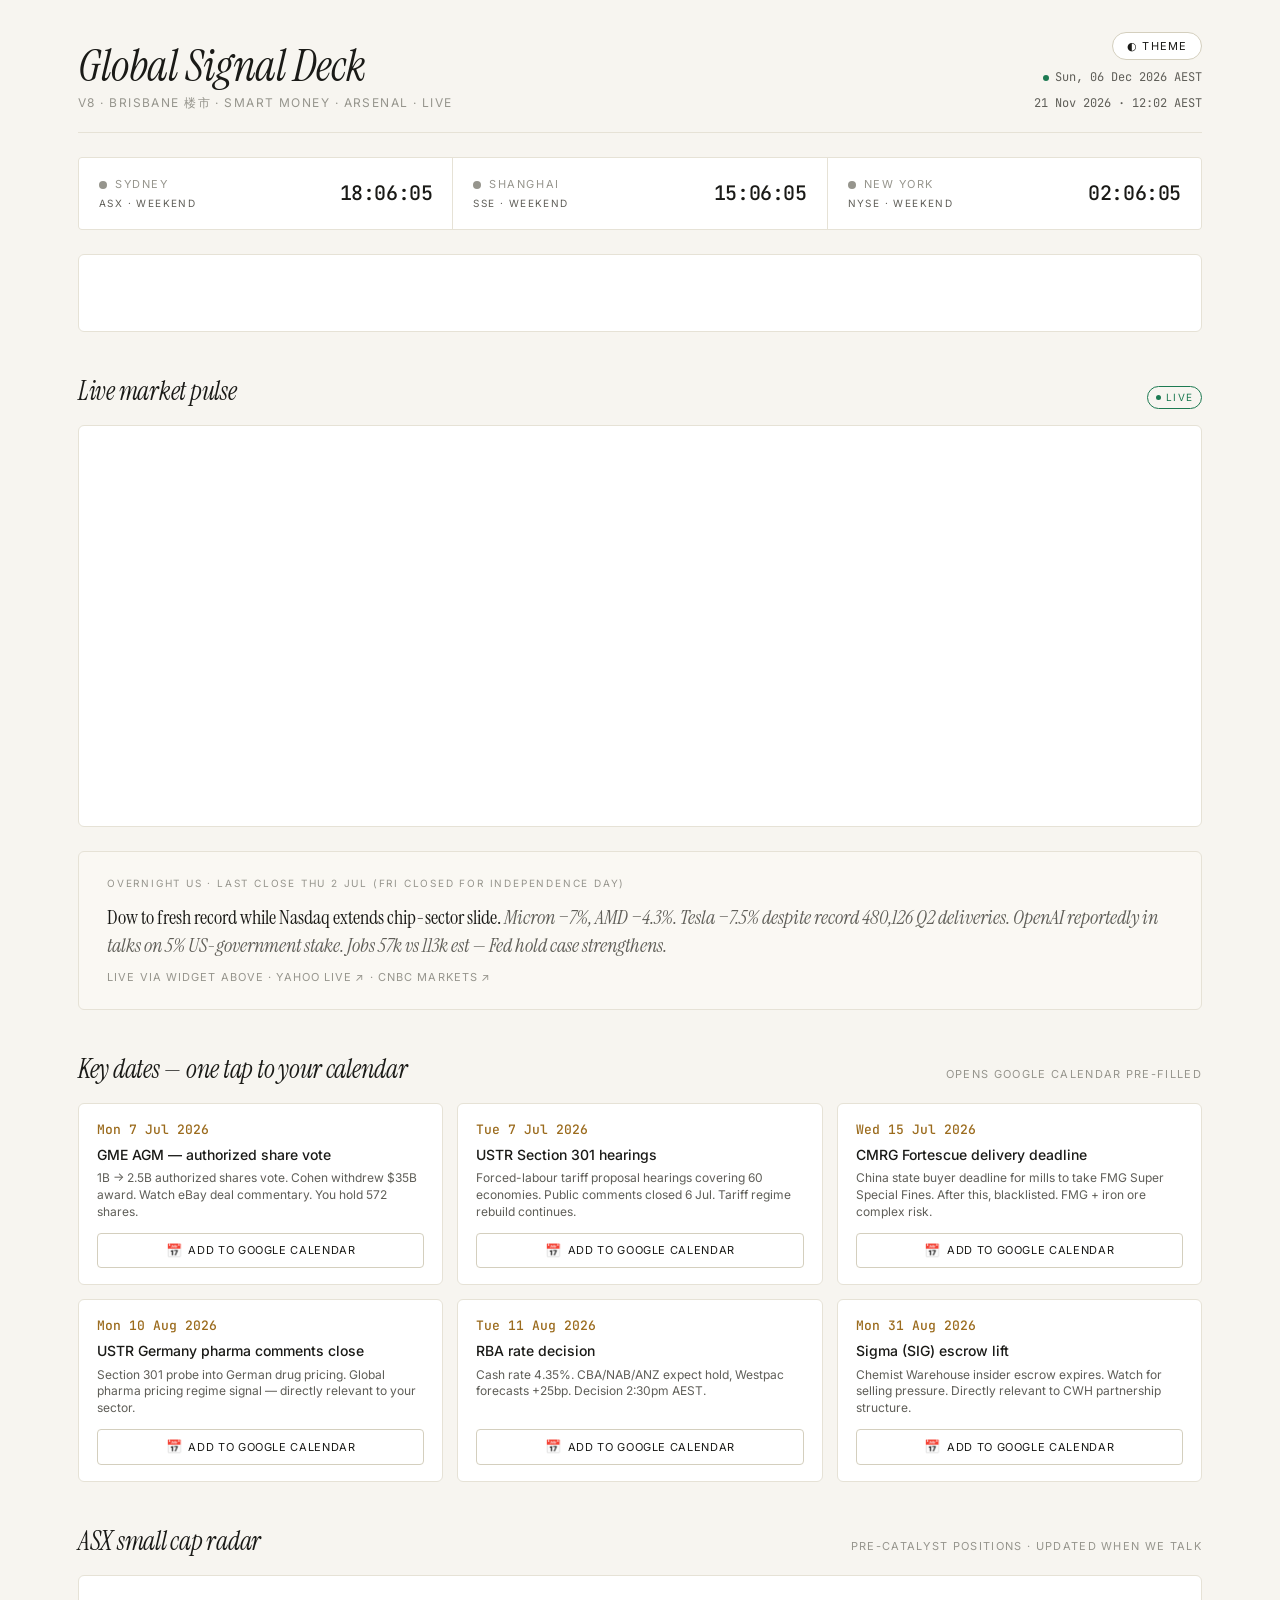
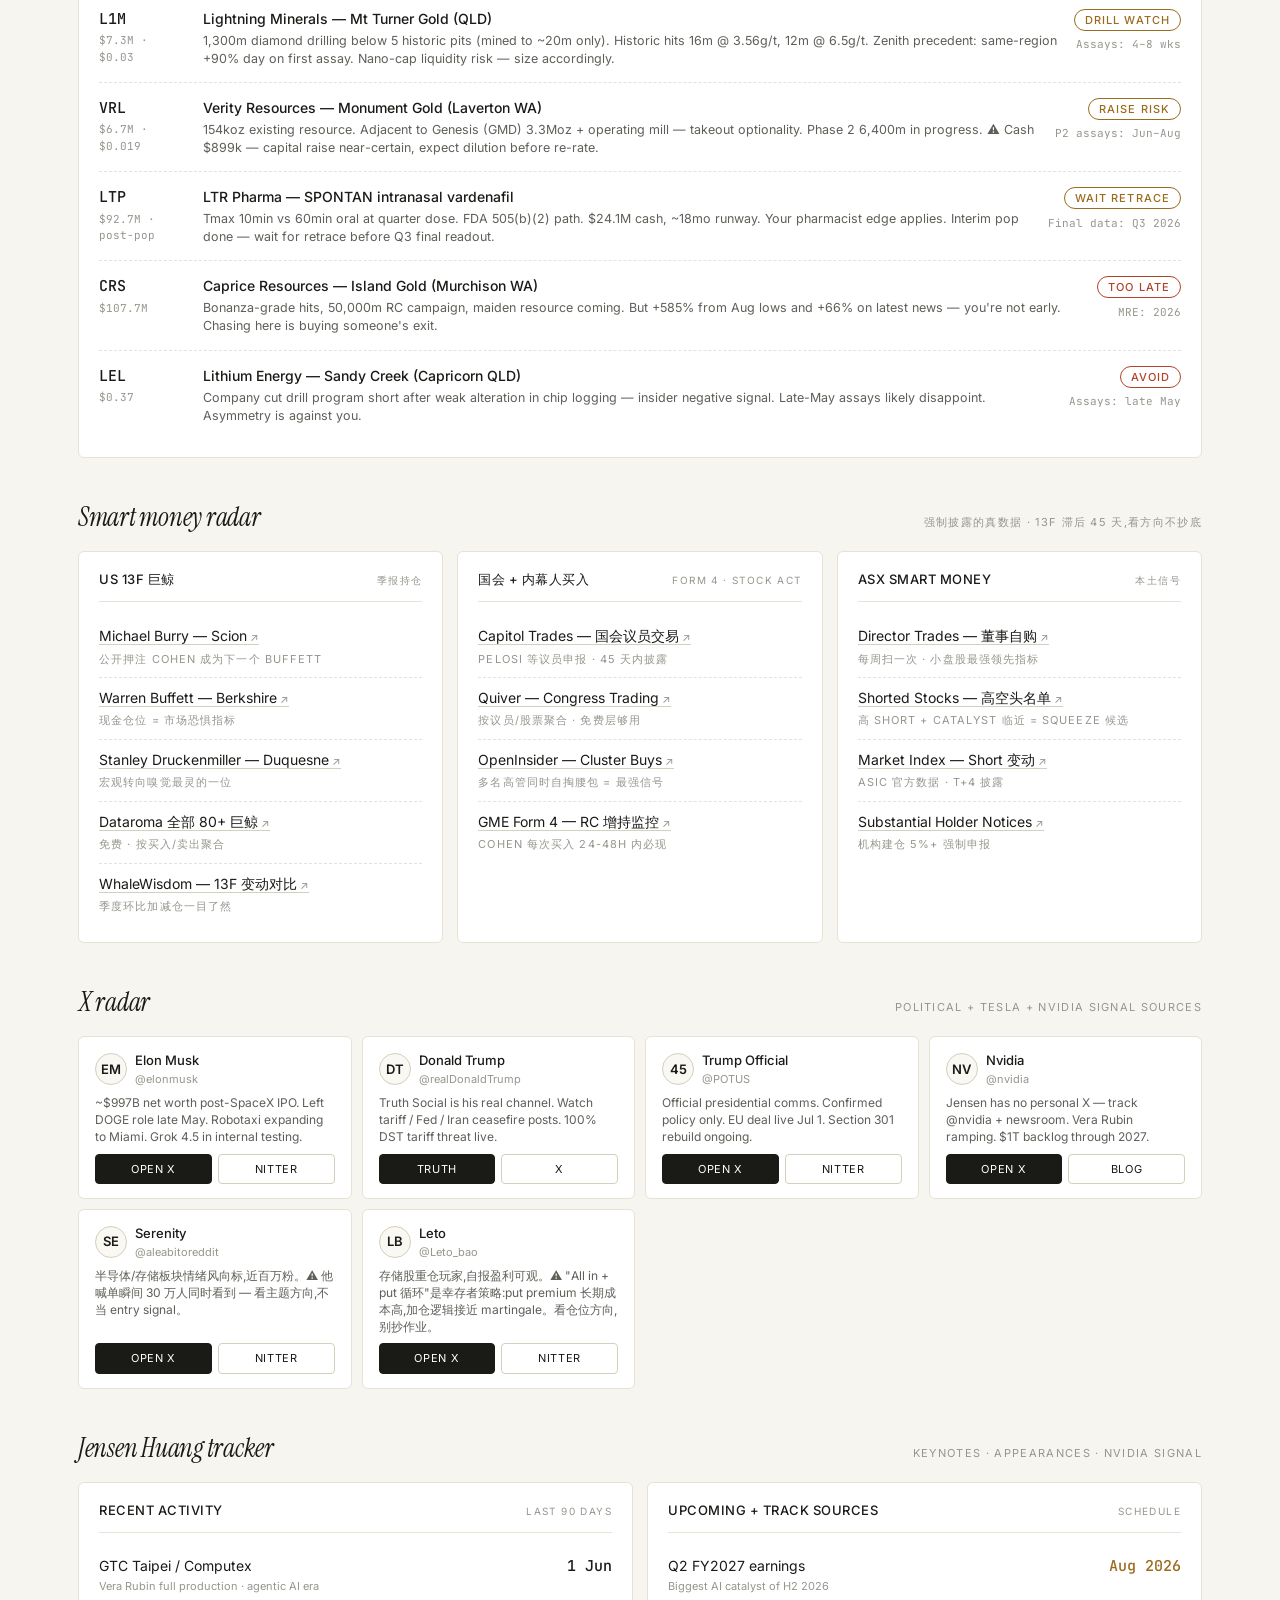
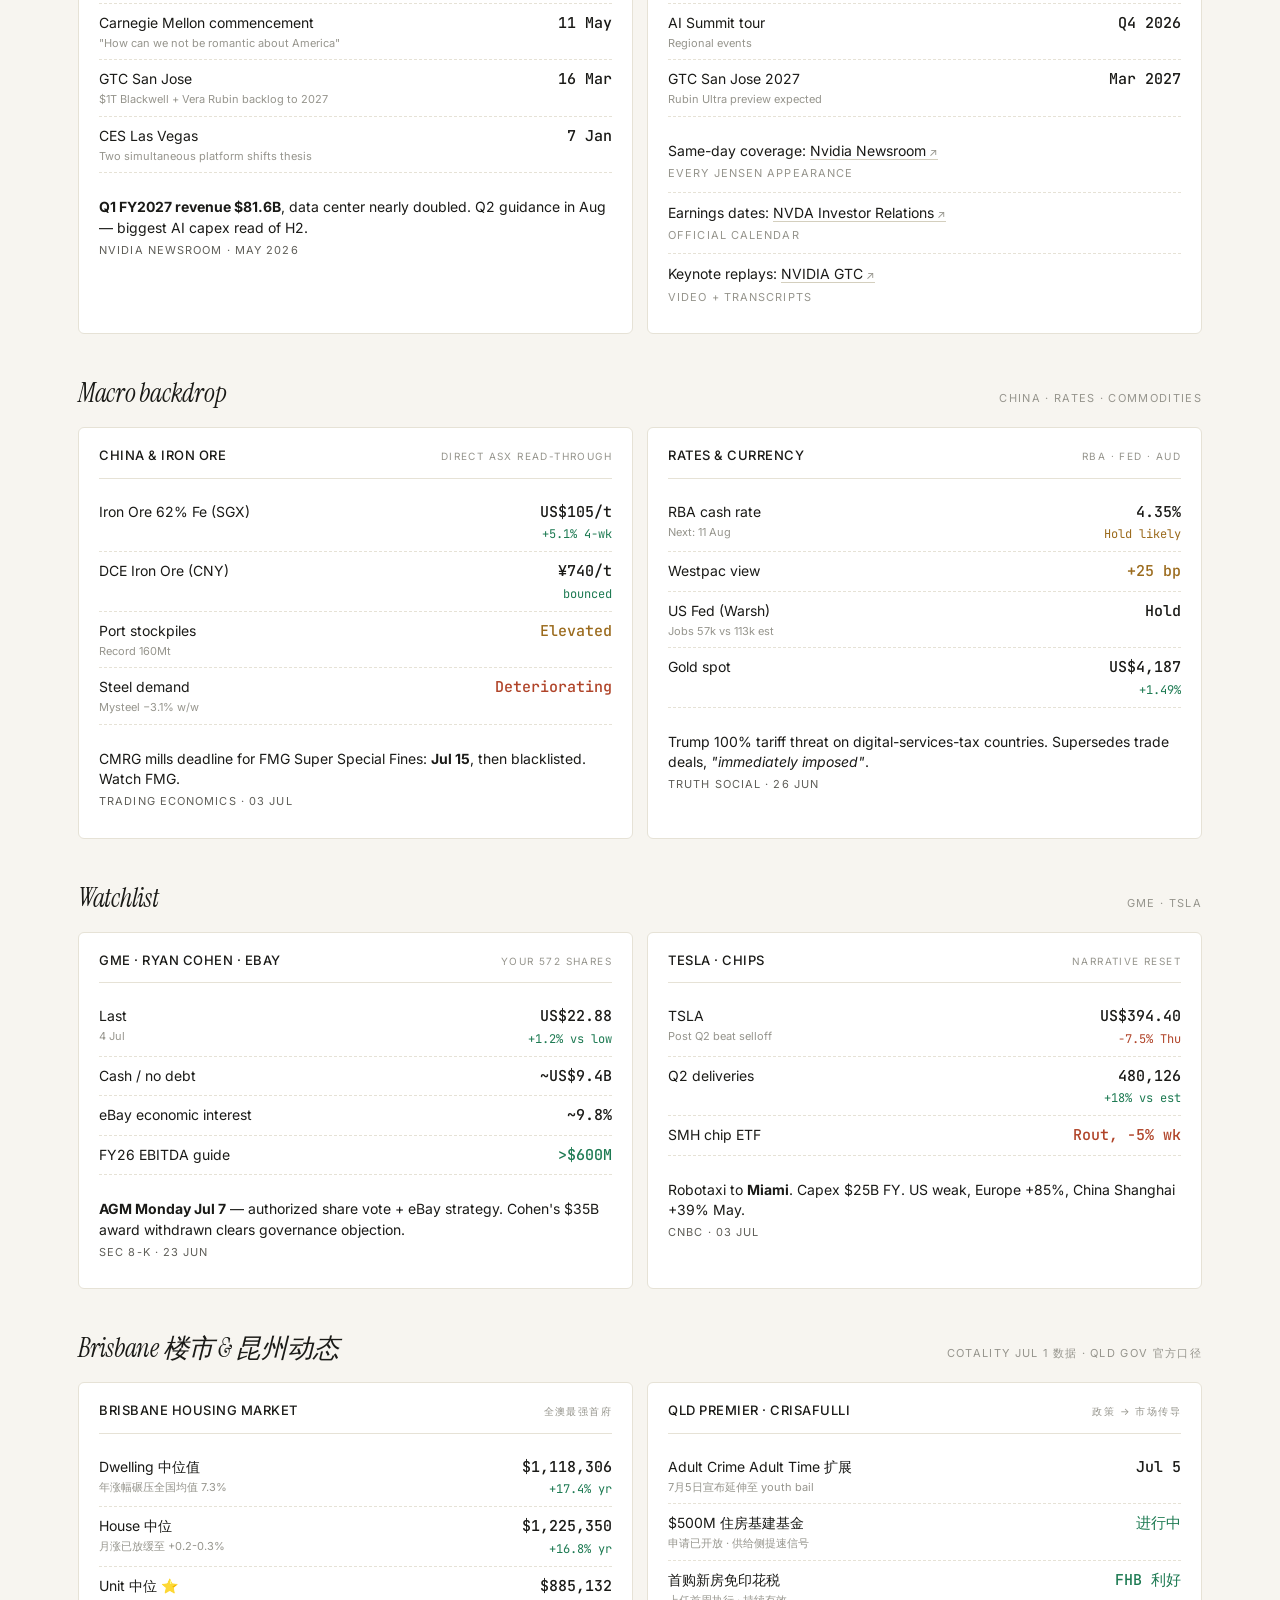
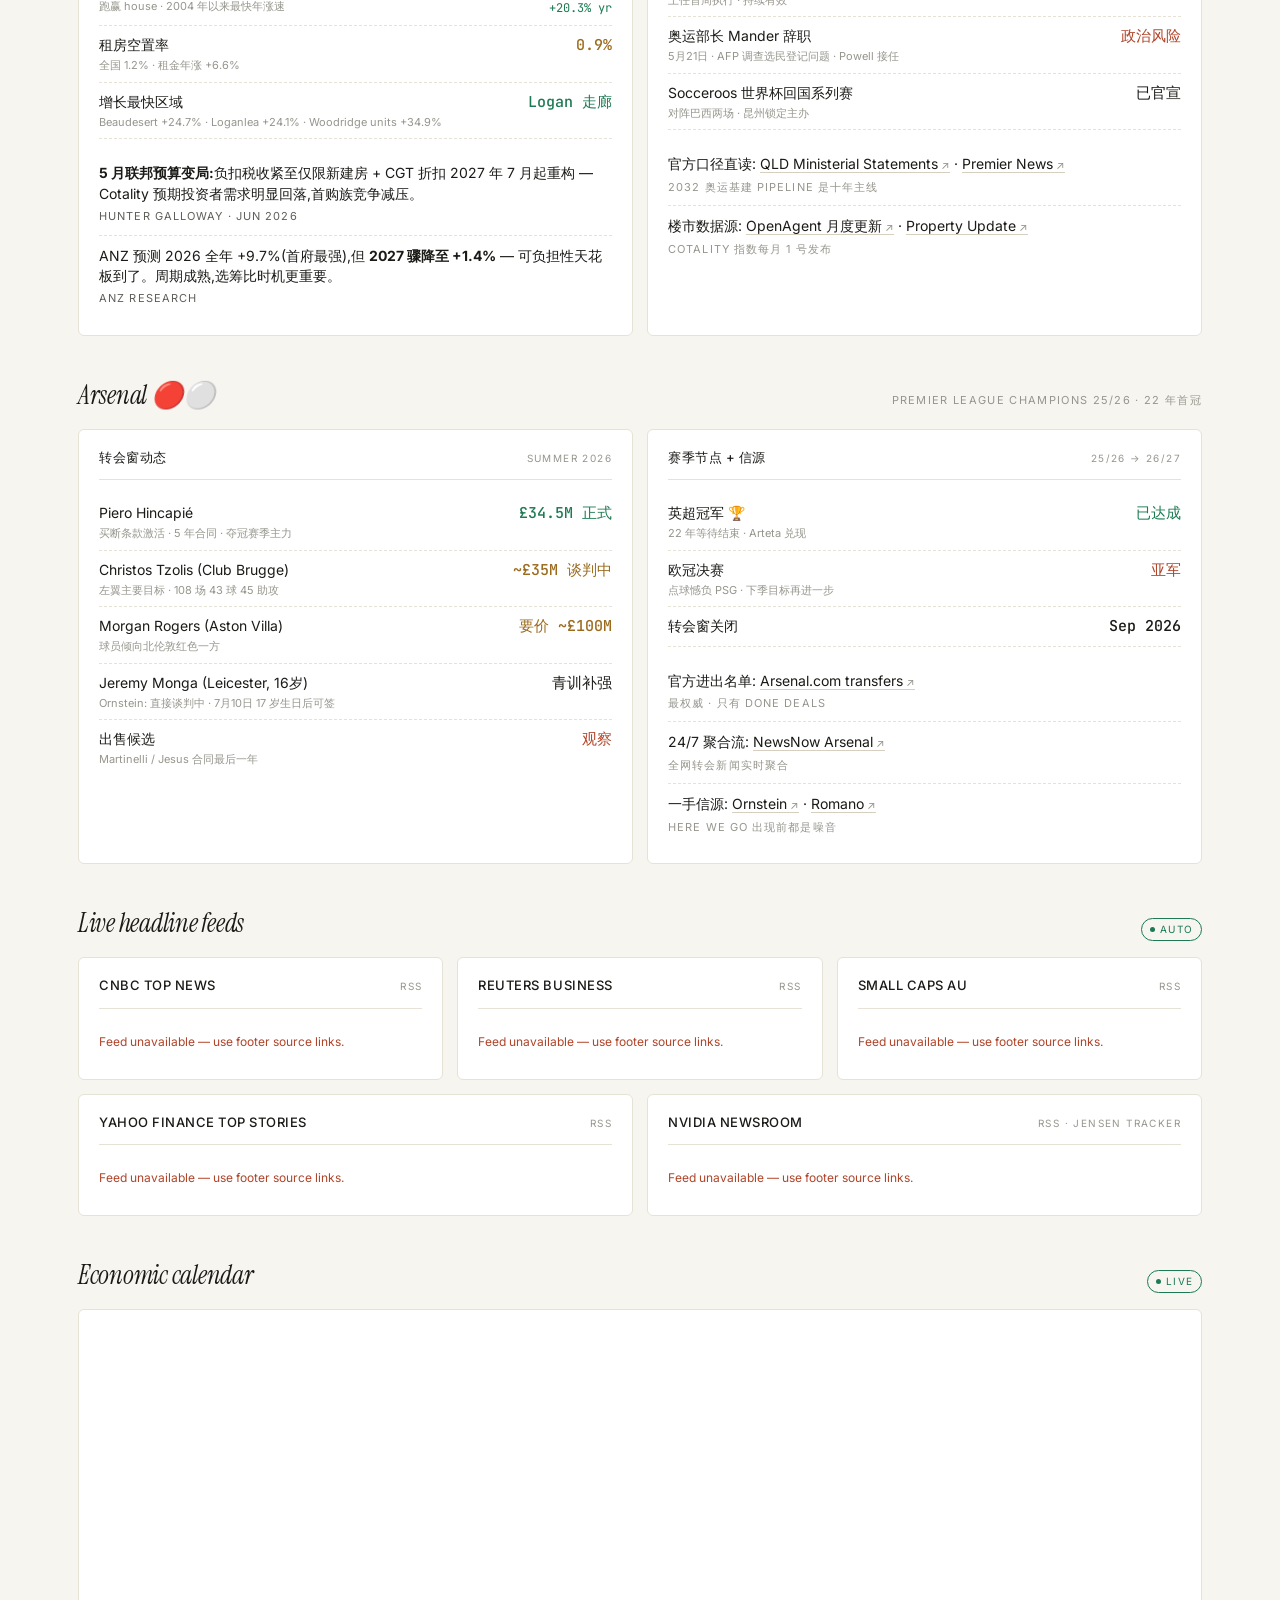
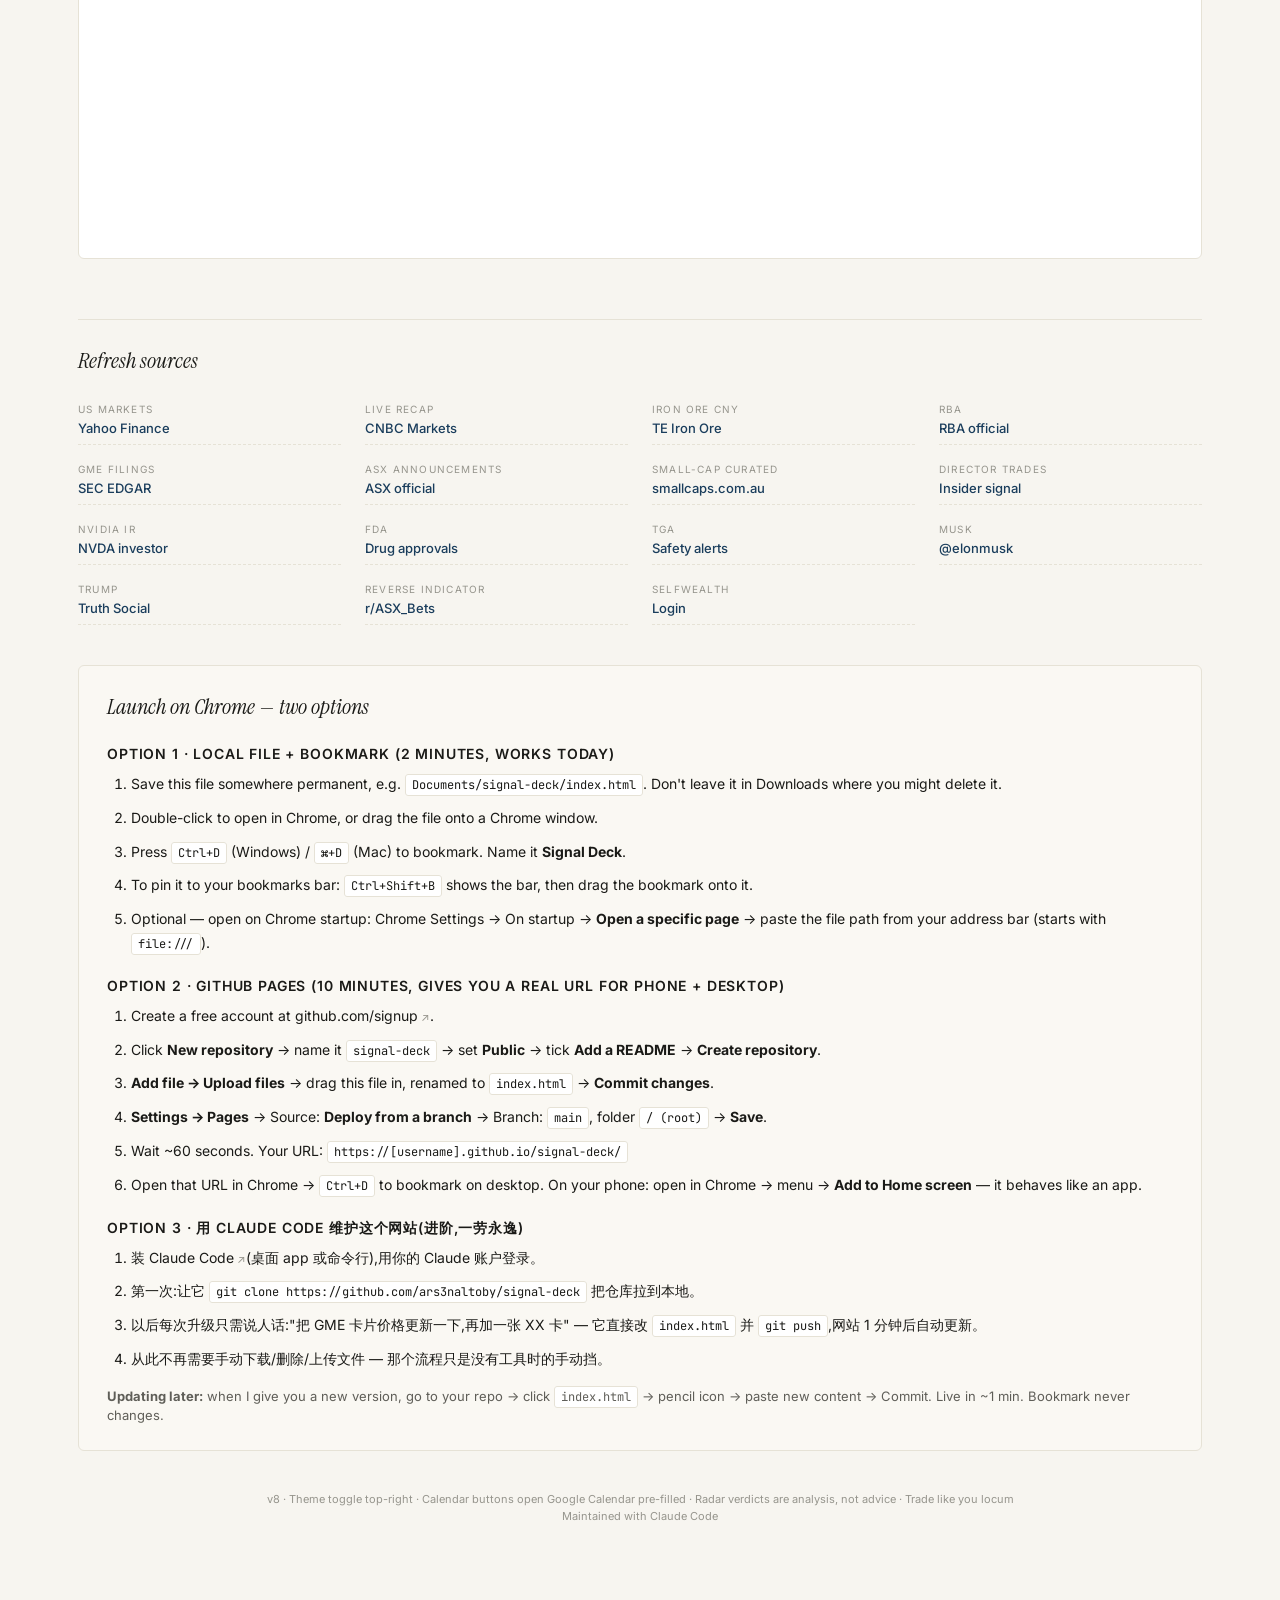
==== index.html @ 1657f909 "chore: daily refresh 2026-11-21" ====
<!DOCTYPE html>
<html lang="en">
<head>
<meta charset="UTF-8">
<meta name="viewport" content="width=device-width, initial-scale=1.0">
<title>Global Signal Deck v8 — JL</title>
<link rel="preconnect" href="https://fonts.googleapis.com">
<link rel="preconnect" href="https://fonts.gstatic.com" crossorigin>
<link href="https://fonts.googleapis.com/css2?family=Instrument+Serif:ital@0;1&family=Inter:wght@400;500;600&family=JetBrains+Mono:wght@400;500&display=swap" rel="stylesheet">
<script>
// Theme must be known BEFORE TradingView widgets parse — read it here
window.__tvTheme = (function(){
  try {
    var saved = localStorage.getItem('sd-theme');
    if (saved) return saved;
  } catch(e){}
  return window.matchMedia && window.matchMedia('(prefers-color-scheme: dark)').matches ? 'dark' : 'light';
})();
document.documentElement.setAttribute('data-theme', window.__tvTheme);
</script>
<style>
:root{
  --bg: #f7f5f0;
  --surface: #ffffff;
  --surface-2: #faf8f3;
  --ink: #1a1a17;
  --ink-2: #5f5e58;
  --ink-3: #96958d;
  --line: #e6e2d6;
  --line-2: #d4cfbe;
  --up: #1d7a52;
  --down: #b04429;
  --watch: #9b6b1d;
  --accent: #1a3d5c;
  --sans: 'Inter', -apple-system, sans-serif;
  --serif: 'Instrument Serif', Georgia, serif;
  --mono: 'JetBrains Mono', ui-monospace, monospace;
}
html[data-theme="dark"]{
  --bg: #14140f;
  --surface: #1c1b16;
  --surface-2: #201f19;
  --ink: #f0ede1;
  --ink-2: #a09e8f;
  --ink-3: #6b6a5f;
  --line: #2a2820;
  --line-2: #3a3728;
  --up: #6dc998;
  --down: #e08373;
  --watch: #d9a44b;
  --accent: #7fb8e0;
}
*{box-sizing: border-box; margin: 0; padding: 0;}
html, body{background: var(--bg); color: var(--ink); font-family: var(--sans); font-size: 15px; line-height: 1.5; -webkit-font-smoothing: antialiased; transition: background 0.2s;}
body{max-width: 1180px; margin: 0 auto; padding: 32px 28px 80px;}
a{color: inherit; text-decoration: none;}
a:hover{color: var(--accent);}

.masthead{display: flex; justify-content: space-between; align-items: flex-end; padding-bottom: 20px; border-bottom: 1px solid var(--line); margin-bottom: 24px; gap: 16px;}
.masthead .title{font-family: var(--serif); font-size: 44px; font-weight: 400; line-height: 1; letter-spacing: -0.01em; font-style: italic;}
.masthead .subtitle{font-size: 12px; color: var(--ink-3); text-transform: uppercase; letter-spacing: 0.12em; margin-top: 6px;}
.masthead .right{text-align: right; display: flex; flex-direction: column; align-items: flex-end; gap: 8px;}
.masthead .datestamp{font-family: var(--mono); font-size: 12px; color: var(--ink-2);}
.masthead .datestamp .live{display: inline-block; width: 6px; height: 6px; border-radius: 50%; background: var(--up); margin-right: 6px; animation: pulse 2s infinite;}
@keyframes pulse{0%,100%{opacity:1} 50%{opacity:0.3}}

.theme-toggle{
  border: 1px solid var(--line-2); background: var(--surface); color: var(--ink);
  border-radius: 20px; padding: 6px 14px; font-size: 11px; font-family: var(--sans);
  text-transform: uppercase; letter-spacing: 0.1em; cursor: pointer; transition: border-color 0.15s;
}
.theme-toggle:hover{border-color: var(--accent); color: var(--accent);}

.clocks{display: grid; grid-template-columns: repeat(3, 1fr); gap: 1px; background: var(--line); border: 1px solid var(--line); border-radius: 4px; overflow: hidden; margin-bottom: 24px;}
.clock{background: var(--surface); padding: 18px 20px; display: flex; justify-content: space-between; align-items: center;}
.clock .city{font-size: 11px; text-transform: uppercase; letter-spacing: 0.14em; color: var(--ink-3);}
.clock .city .dot{display: inline-block; width: 8px; height: 8px; border-radius: 50%; margin-right: 8px; vertical-align: middle;}
.clock .dot.open{background: var(--up); box-shadow: 0 0 6px rgba(29,122,82,0.4);}
.clock .dot.closed{background: var(--ink-3);}
.clock .time{font-family: var(--mono); font-size: 20px; font-weight: 500; letter-spacing: -0.02em;}
.clock .status{font-size: 10px; text-transform: uppercase; letter-spacing: 0.14em; color: var(--ink-2); margin-top: 3px;}

.section-head{display: flex; justify-content: space-between; align-items: baseline; margin: 40px 0 14px;}
.section-head h2{font-family: var(--serif); font-style: italic; font-weight: 400; font-size: 26px; letter-spacing: -0.01em;}
.section-head .meta{font-size: 11px; color: var(--ink-3); text-transform: uppercase; letter-spacing: 0.12em;}

.live-badge{display: inline-flex; align-items: center; gap: 5px; font-size: 10px; text-transform: uppercase; letter-spacing: 0.12em; color: var(--up); padding: 3px 8px; border: 1px solid var(--up); border-radius: 20px;}
.live-badge::before{content: ''; display: inline-block; width: 5px; height: 5px; border-radius: 50%; background: var(--up); animation: pulse 2s infinite;}

.grid{display: grid; gap: 14px;}
.grid.cols-2{grid-template-columns: 1fr 1fr;}
.grid.cols-3{grid-template-columns: repeat(3, 1fr);}
@media (max-width: 800px){.grid.cols-2, .grid.cols-3{grid-template-columns: 1fr;}}

.card{background: var(--surface); border: 1px solid var(--line); border-radius: 6px; padding: 18px 20px;}
.card .card-head{display: flex; justify-content: space-between; align-items: baseline; padding-bottom: 12px; border-bottom: 1px solid var(--line); margin-bottom: 14px; gap: 12px;}
.card .card-title{font-size: 13px; font-weight: 500; letter-spacing: 0.04em; text-transform: uppercase; color: var(--ink);}
.card .card-tag{font-size: 10px; color: var(--ink-3); text-transform: uppercase; letter-spacing: 0.14em; white-space: nowrap;}

.row{display: flex; justify-content: space-between; align-items: baseline; padding: 8px 0; border-bottom: 1px dashed var(--line); gap: 12px;}
.row:last-child{border-bottom: none;}
.row .label{font-size: 14px; color: var(--ink);}
.row .label .sub{display: block; font-size: 11px; color: var(--ink-3); margin-top: 2px;}
.row .value{font-family: var(--mono); font-size: 15px; font-weight: 500; text-align: right; white-space: nowrap;}
.row .value .change{display: block; font-size: 12px; margin-top: 2px; font-weight: 400;}
.up{color: var(--up);}
.down{color: var(--down);}
.watch{color: var(--watch);}

.headline{padding: 10px 0; border-bottom: 1px dashed var(--line);}
.headline:last-child{border-bottom: none;}
.headline .txt{font-size: 14px; line-height: 1.45; color: var(--ink);}
.headline .txt a{border-bottom: 1px solid var(--line-2);}
.headline .txt a:hover{border-bottom-color: var(--accent);}
.headline .meta{font-size: 11px; color: var(--ink-3); text-transform: uppercase; letter-spacing: 0.1em; margin-top: 4px;}
.headline .meta .source{color: var(--ink-2);}

.hero{background: var(--surface-2); border: 1px solid var(--line); border-radius: 6px; padding: 24px 28px; margin-bottom: 32px;}
.hero .eyebrow{font-size: 10px; text-transform: uppercase; letter-spacing: 0.18em; color: var(--ink-3); margin-bottom: 12px;}
.hero .story{font-family: var(--serif); font-size: 20px; line-height: 1.4; font-weight: 400; margin-bottom: 10px;}
.hero .story em{font-style: italic; color: var(--ink-2);}
.hero .story-meta{font-size: 11px; color: var(--ink-3); text-transform: uppercase; letter-spacing: 0.1em;}

.ext::after{content: "↗"; font-size: 11px; margin-left: 3px; color: var(--ink-3);}

.x-grid{display: grid; grid-template-columns: repeat(4, 1fr); gap: 10px;}
@media (max-width: 800px){.x-grid{grid-template-columns: repeat(2, 1fr);}}
.x-card{background: var(--surface); border: 1px solid var(--line); border-radius: 6px; padding: 14px 16px; display: flex; flex-direction: column; gap: 8px;}
.x-card .x-head{display: flex; align-items: center; gap: 8px;}
.x-card .x-avatar{width: 32px; height: 32px; border-radius: 50%; background: var(--surface-2); border: 1px solid var(--line-2); display: flex; align-items: center; justify-content: center; font-weight: 600; font-size: 13px; color: var(--ink);}
.x-card .x-name{font-size: 13px; font-weight: 500;}
.x-card .x-handle{font-size: 11px; color: var(--ink-3);}
.x-card .x-note{font-size: 12px; color: var(--ink-2); line-height: 1.4; min-height: 48px;}
.x-card .x-links{display: flex; gap: 6px; margin-top: auto;}
.x-card .x-btn{flex: 1; padding: 6px 8px; border: 1px solid var(--line-2); border-radius: 4px; font-size: 11px; text-transform: uppercase; letter-spacing: 0.06em; text-align: center; color: var(--ink); transition: border-color 0.15s;}
.x-card .x-btn:hover{border-color: var(--accent); color: var(--accent);}
.x-card .x-btn.primary{border-color: var(--ink); background: var(--ink); color: var(--surface);}
.x-card .x-btn.primary:hover{background: var(--accent); border-color: var(--accent); color: var(--surface);}

.feed-item{padding: 10px 0; border-bottom: 1px dashed var(--line);}
.feed-item:last-child{border-bottom: none;}
.feed-item .feed-title{font-size: 14px; line-height: 1.4; color: var(--ink); display: block;}
.feed-item .feed-title:hover{color: var(--accent);}
.feed-item .feed-meta{font-size: 11px; color: var(--ink-3); text-transform: uppercase; letter-spacing: 0.08em; margin-top: 4px;}
.feed-loading{font-size: 12px; color: var(--ink-3); font-style: italic; padding: 20px 0; text-align: center;}
.feed-error{font-size: 12px; color: var(--down); padding: 10px 0;}

.tv-wrap{background: var(--surface); border: 1px solid var(--line); border-radius: 6px; padding: 0; overflow: hidden; margin-bottom: 24px;}
.tv-inner{padding: 0; height: 400px; position: relative;}
.tv-ticker{padding: 0; height: 78px;}
.tv-cal{padding: 0; height: 550px;}

/* Key dates with calendar buttons */
.date-card{background: var(--surface); border: 1px solid var(--line); border-radius: 6px; padding: 16px 18px; display: flex; flex-direction: column; gap: 6px;}
.date-card .dc-date{font-family: var(--mono); font-size: 13px; font-weight: 500; color: var(--watch);}
.date-card .dc-title{font-size: 14px; font-weight: 500; line-height: 1.35;}
.date-card .dc-note{font-size: 12px; color: var(--ink-2); line-height: 1.4; flex: 1;}
.gcal-btn{
  display: inline-flex; align-items: center; justify-content: center; gap: 6px;
  padding: 7px 12px; border: 1px solid var(--line-2); border-radius: 4px;
  font-size: 11px; text-transform: uppercase; letter-spacing: 0.06em;
  color: var(--ink); transition: all 0.15s; margin-top: 6px;
}
.gcal-btn:hover{border-color: var(--accent); color: var(--accent); background: var(--surface-2);}
.gcal-btn::before{content: "📅"; font-size: 13px;}

/* Radar table */
.radar-row{display: grid; grid-template-columns: 90px 1fr auto; gap: 14px; align-items: start; padding: 14px 0; border-bottom: 1px dashed var(--line);}
.radar-row:last-child{border-bottom: none;}
.radar-row .r-code{font-family: var(--mono); font-size: 15px; font-weight: 500;}
.radar-row .r-code .r-mcap{display: block; font-size: 11px; color: var(--ink-3); font-weight: 400; margin-top: 2px;}
.radar-row .r-body .r-name{font-size: 14px; font-weight: 500;}
.radar-row .r-body .r-thesis{font-size: 12.5px; color: var(--ink-2); line-height: 1.45; margin-top: 3px;}
.radar-row .r-status{text-align: right; white-space: nowrap;}
.radar-row .r-status .r-verdict{font-size: 11px; text-transform: uppercase; letter-spacing: 0.1em; font-weight: 500; padding: 3px 10px; border-radius: 20px; border: 1px solid;}
.radar-row .r-status .r-catalyst{display: block; font-size: 11px; color: var(--ink-3); margin-top: 6px; font-family: var(--mono);}
.v-buy{color: var(--up); border-color: var(--up);}
.v-wait{color: var(--watch); border-color: var(--watch);}
.v-avoid{color: var(--down); border-color: var(--down);}

.sources{margin-top: 60px; padding-top: 24px; border-top: 1px solid var(--line);}
.sources h3{font-family: var(--serif); font-style: italic; font-weight: 400; font-size: 22px; margin-bottom: 16px;}
.source-grid{display: grid; grid-template-columns: repeat(auto-fit, minmax(220px, 1fr)); gap: 8px 24px;}
.source-item{display: flex; justify-content: space-between; align-items: baseline; padding: 6px 0; border-bottom: 1px dashed var(--line); font-size: 13px;}
.source-item .cat{font-size: 10px; color: var(--ink-3); text-transform: uppercase; letter-spacing: 0.12em;}
.source-item a{color: var(--accent); font-weight: 500;}

.deploy{margin-top: 40px; padding: 24px 28px; background: var(--surface-2); border: 1px solid var(--line); border-radius: 6px;}
.deploy h3{font-family: var(--serif); font-style: italic; font-weight: 400; font-size: 22px; margin-bottom: 8px;}
.deploy p.intro{font-size: 13px; color: var(--ink-2); margin-bottom: 20px; max-width: 720px;}
.deploy ol{padding-left: 24px; font-size: 14px; line-height: 1.7;}
.deploy ol li{margin-bottom: 10px;}
.deploy code{font-family: var(--mono); font-size: 12px; background: var(--surface); padding: 2px 6px; border-radius: 3px; border: 1px solid var(--line);}
.deploy h4{font-size: 14px; font-weight: 600; margin: 20px 0 8px; text-transform: uppercase; letter-spacing: 0.06em;}

.footer-note{margin-top: 40px; font-size: 11px; color: var(--ink-3); text-align: center; line-height: 1.6;}
</style>
</head>
<body>

<header class="masthead">
  <div>
    <div class="title">Global Signal Deck</div>
    <div class="subtitle">v8 · Brisbane 楼市 · Smart money · Arsenal · Live</div>
  </div>
  <div class="right">
    <button class="theme-toggle" id="theme-toggle" onclick="toggleTheme()">◐ Theme</button>
    <div class="datestamp"><span class="live"></span><span id="live-date">—</span></div>
    <div class="datestamp" id="build-stamp"><!--BUILD_DATE-->21 Nov 2026 · 12:02 AEST<!--/BUILD_DATE--></div>
  </div>
</header>

<div class="clocks" id="clocks">
  <div class="clock">
    <div>
      <div class="city"><span class="dot" id="dot-syd"></span>Sydney</div>
      <div class="status" id="stat-syd">ASX · loading</div>
    </div>
    <div class="time" id="time-syd">—</div>
  </div>
  <div class="clock">
    <div>
      <div class="city"><span class="dot" id="dot-cn"></span>Shanghai</div>
      <div class="status" id="stat-cn">SSE · loading</div>
    </div>
    <div class="time" id="time-cn">—</div>
  </div>
  <div class="clock">
    <div>
      <div class="city"><span class="dot" id="dot-ny"></span>New York</div>
      <div class="status" id="stat-ny">NYSE · loading</div>
    </div>
    <div class="time" id="time-ny">—</div>
  </div>
</div>

<!-- TradingView Ticker Tape (theme-aware, injected by JS) -->
<div class="tv-wrap tv-ticker">
  <div class="tradingview-widget-container">
    <div class="tradingview-widget-container__widget"></div>
    <script type="text/javascript">
    document.write('<scr'+'ipt type="text/javascript" src="https://s3.tradingview.com/external-embedding/embed-widget-ticker-tape.js" async>' + JSON.stringify({
      "symbols": [
        {"description": "S&P 500", "proName": "SPREADEX:SPX"},
        {"description": "Nasdaq", "proName": "SPREADEX:NDX"},
        {"description": "Dow", "proName": "SPREADEX:DJI"},
        {"description": "VIX", "proName": "TVC:VIX"},
        {"description": "Gold", "proName": "TVC:GOLD"},
        {"description": "AUD/USD", "proName": "FX_IDC:AUDUSD"},
        {"description": "USD/CNY", "proName": "FX_IDC:USDCNY"},
        {"description": "ASX 200", "proName": "ASX:XJO"},
        {"description": "GME", "proName": "NYSE:GME"},
        {"description": "TSLA", "proName": "NASDAQ:TSLA"},
        {"description": "NVDA", "proName": "NASDAQ:NVDA"},
        {"description": "BHP", "proName": "ASX:BHP"},
        {"description": "FMG", "proName": "ASX:FMG"},
        {"description": "CBA", "proName": "ASX:CBA"}
      ],
      "showSymbolLogo": true,
      "colorTheme": window.__tvTheme,
      "isTransparent": true,
      "displayMode": "adaptive",
      "locale": "en"
    }) + '<\/scr'+'ipt>');
    </script>
  </div>
</div>

<div class="section-head">
  <h2>Live market pulse</h2>
  <div class="live-badge">Live</div>
</div>
<div class="tv-wrap">
  <div class="tv-inner">
    <div class="tradingview-widget-container" style="height:100%;">
      <div class="tradingview-widget-container__widget" style="height:100%;"></div>
      <script type="text/javascript">
      document.write('<scr'+'ipt type="text/javascript" src="https://s3.tradingview.com/external-embedding/embed-widget-market-overview.js" async>' + JSON.stringify({
        "colorTheme": window.__tvTheme,
        "dateRange": "1D",
        "showChart": true,
        "locale": "en",
        "isTransparent": true,
        "showSymbolLogo": true,
        "showFloatingTooltip": false,
        "width": "100%",
        "height": "100%",
        "plotLineColorGrowing": "rgba(29, 122, 82, 1)",
        "plotLineColorFalling": "rgba(176, 68, 41, 1)",
        "belowLineFillColorGrowing": "rgba(29, 122, 82, 0.12)",
        "belowLineFillColorFalling": "rgba(176, 68, 41, 0.12)",
        "tabs": [
          {"title": "Indices", "symbols": [
            {"s": "SPREADEX:SPX", "d": "S&P 500"},
            {"s": "SPREADEX:NDX", "d": "Nasdaq 100"},
            {"s": "SPREADEX:DJI", "d": "Dow Jones"},
            {"s": "ASX:XJO", "d": "ASX 200"},
            {"s": "TVC:VIX", "d": "VIX"}
          ]},
          {"title": "Commodities", "symbols": [
            {"s": "TVC:GOLD", "d": "Gold"},
            {"s": "TVC:SILVER", "d": "Silver"},
            {"s": "NYMEX:CL1!", "d": "Crude Oil"},
            {"s": "SGX:FEF1!", "d": "Iron Ore SGX"},
            {"s": "COMEX:HG1!", "d": "Copper"}
          ]},
          {"title": "FX", "symbols": [
            {"s": "FX_IDC:AUDUSD", "d": "AUD/USD"},
            {"s": "FX_IDC:USDCNY", "d": "USD/CNY"},
            {"s": "FX_IDC:AUDCNY", "d": "AUD/CNY"},
            {"s": "TVC:DXY", "d": "DXY"}
          ]},
          {"title": "Watchlist", "symbols": [
            {"s": "NYSE:GME", "d": "GameStop"},
            {"s": "NASDAQ:TSLA", "d": "Tesla"},
            {"s": "NASDAQ:NVDA", "d": "Nvidia"},
            {"s": "NASDAQ:MU", "d": "Micron"},
            {"s": "NYSE:EBAY", "d": "eBay"}
          ]}
        ]
      }) + '<\/scr'+'ipt>');
      </script>
    </div>
  </div>
</div>

<div class="hero">
  <div class="eyebrow">Overnight US · Last close Thu 2 Jul (Fri closed for Independence Day)</div>
  <div class="story">
    Dow to fresh record while Nasdaq extends chip-sector slide. <em>Micron −7%, AMD −4.3%. Tesla −7.5% despite record 480,126 Q2 deliveries. OpenAI reportedly in talks on 5% US-government stake. Jobs 57k vs 113k est — Fed hold case strengthens.</em>
  </div>
  <div class="story-meta">Live via widget above · <a href="https://finance.yahoo.com/markets/live/" class="ext" target="_blank">Yahoo Live</a> · <a href="https://www.cnbc.com/markets/" class="ext" target="_blank">CNBC Markets</a></div>
</div>

<!-- KEY DATES + GOOGLE CALENDAR -->
<div class="section-head">
  <h2>Key dates — one tap to your calendar</h2>
  <div class="meta">Opens Google Calendar pre-filled</div>
</div>

<div class="grid cols-3">
  <div class="date-card">
    <div class="dc-date">Mon 7 Jul 2026</div>
    <div class="dc-title">GME AGM — authorized share vote</div>
    <div class="dc-note">1B → 2.5B authorized shares vote. Cohen withdrew $35B award. Watch eBay deal commentary. You hold 572 shares.</div>
    <a class="gcal-btn" target="_blank" href="https://calendar.google.com/calendar/render?action=TEMPLATE&text=GME%20AGM%20%E2%80%94%20authorized%20share%20vote&dates=20260707/20260708&details=GameStop%20annual%20meeting.%20Authorized%20shares%201B-%3E2.5B%20vote.%20Cohen%20withdrew%20%2435B%20award.%20Watch%20outcome%20%2B%20eBay%20deal%20commentary.%20Holding%3A%20572%20shares.&ctz=Australia/Brisbane">Add to Google Calendar</a>
  </div>

  <div class="date-card">
    <div class="dc-date">Tue 7 Jul 2026</div>
    <div class="dc-title">USTR Section 301 hearings</div>
    <div class="dc-note">Forced-labour tariff proposal hearings covering 60 economies. Public comments closed 6 Jul. Tariff regime rebuild continues.</div>
    <a class="gcal-btn" target="_blank" href="https://calendar.google.com/calendar/render?action=TEMPLATE&text=USTR%20Section%20301%20hearings&dates=20260707/20260708&details=Forced-labour%20tariff%20proposal%20hearings%20covering%2060%20economies.%20Trump%20tariff%20regime%20rebuild.%20Watch%20market%20reaction.&ctz=Australia/Brisbane">Add to Google Calendar</a>
  </div>

  <div class="date-card">
    <div class="dc-date">Wed 15 Jul 2026</div>
    <div class="dc-title">CMRG Fortescue delivery deadline</div>
    <div class="dc-note">China state buyer deadline for mills to take FMG Super Special Fines. After this, blacklisted. FMG + iron ore complex risk.</div>
    <a class="gcal-btn" target="_blank" href="https://calendar.google.com/calendar/render?action=TEMPLATE&text=CMRG%20Fortescue%20delivery%20deadline&dates=20260715/20260716&details=China%20Mineral%20Resources%20Group%20deadline%20for%20mills%20to%20take%20delivery%20of%20FMG%20Super%20Special%20Fines.%20After%20this%2C%20product%20blacklisted.%20Watch%20FMG%20%2B%20iron%20ore.&ctz=Australia/Brisbane">Add to Google Calendar</a>
  </div>

  <div class="date-card">
    <div class="dc-date">Mon 10 Aug 2026</div>
    <div class="dc-title">USTR Germany pharma comments close</div>
    <div class="dc-note">Section 301 probe into German drug pricing. Global pharma pricing regime signal — directly relevant to your sector.</div>
    <a class="gcal-btn" target="_blank" href="https://calendar.google.com/calendar/render?action=TEMPLATE&text=USTR%20Germany%20pharma%20comments%20close&dates=20260810/20260811&details=Section%20301%20investigation%20into%20German%20pharmaceutical%20pricing.%20Comment%20deadline%2011%3A59pm%20EDT.%20Global%20drug%20pricing%20regime%20signal.&ctz=Australia/Brisbane">Add to Google Calendar</a>
  </div>

  <div class="date-card">
    <div class="dc-date">Tue 11 Aug 2026</div>
    <div class="dc-title">RBA rate decision</div>
    <div class="dc-note">Cash rate 4.35%. CBA/NAB/ANZ expect hold, Westpac forecasts +25bp. Decision 2:30pm AEST.</div>
    <a class="gcal-btn" target="_blank" href="https://calendar.google.com/calendar/render?action=TEMPLATE&text=RBA%20rate%20decision&dates=20260811/20260812&details=RBA%20Monetary%20Policy%20Board%20meeting.%20Cash%20rate%20currently%204.35%25.%20CBA%2FNAB%2FANZ%20expect%20hold%2C%20Westpac%20forecasts%20%2B25bp.%20Decision%202%3A30pm%20AEST.&ctz=Australia/Brisbane">Add to Google Calendar</a>
  </div>

  <div class="date-card">
    <div class="dc-date">Mon 31 Aug 2026</div>
    <div class="dc-title">Sigma (SIG) escrow lift</div>
    <div class="dc-note">Chemist Warehouse insider escrow expires. Watch for selling pressure. Directly relevant to CWH partnership structure.</div>
    <a class="gcal-btn" target="_blank" href="https://calendar.google.com/calendar/render?action=TEMPLATE&text=Sigma%20(SIG)%20escrow%20lift&dates=20260831/20260901&details=Chemist%20Warehouse%20insider%20escrow%20expires.%20Watch%20SIG%20for%20potential%20selling%20pressure.%20Relevant%20to%20CWH%20partnership%20structure.&ctz=Australia/Brisbane">Add to Google Calendar</a>
  </div>
</div>

<!-- ASX SMALL CAP RADAR -->
<div class="section-head">
  <h2>ASX small cap radar</h2>
  <div class="meta">Pre-catalyst positions · updated when we talk</div>
</div>

<div class="card">
  <div class="radar-row">
    <div class="r-code">L1M
      <span class="r-mcap">$7.3M · $0.03</span>
    </div>
    <div class="r-body">
      <div class="r-name">Lightning Minerals — Mt Turner Gold (QLD)</div>
      <div class="r-thesis">1,300m diamond drilling below 5 historic pits (mined to ~20m only). Historic hits 16m @ 3.56g/t, 12m @ 6.5g/t. Zenith precedent: same-region +90% day on first assay. Nano-cap liquidity risk — size accordingly.</div>
    </div>
    <div class="r-status">
      <span class="r-verdict v-wait">Drill watch</span>
      <span class="r-catalyst">Assays: 4–8 wks</span>
    </div>
  </div>

  <div class="radar-row">
    <div class="r-code">VRL
      <span class="r-mcap">$6.7M · $0.019</span>
    </div>
    <div class="r-body">
      <div class="r-name">Verity Resources — Monument Gold (Laverton WA)</div>
      <div class="r-thesis">154koz existing resource. Adjacent to Genesis (GMD) 3.3Moz + operating mill — takeout optionality. Phase 2 6,400m in progress. ⚠️ Cash $899k — capital raise near-certain, expect dilution before re-rate.</div>
    </div>
    <div class="r-status">
      <span class="r-verdict v-wait">Raise risk</span>
      <span class="r-catalyst">P2 assays: Jun–Aug</span>
    </div>
  </div>

  <div class="radar-row">
    <div class="r-code">LTP
      <span class="r-mcap">$92.7M · post-pop</span>
    </div>
    <div class="r-body">
      <div class="r-name">LTR Pharma — SPONTAN intranasal vardenafil</div>
      <div class="r-thesis">Tmax 10min vs 60min oral at quarter dose. FDA 505(b)(2) path. $24.1M cash, ~18mo runway. Your pharmacist edge applies. Interim pop done — wait for retrace before Q3 final readout.</div>
    </div>
    <div class="r-status">
      <span class="r-verdict v-wait">Wait retrace</span>
      <span class="r-catalyst">Final data: Q3 2026</span>
    </div>
  </div>

  <div class="radar-row">
    <div class="r-code">CRS
      <span class="r-mcap">$107.7M</span>
    </div>
    <div class="r-body">
      <div class="r-name">Caprice Resources — Island Gold (Murchison WA)</div>
      <div class="r-thesis">Bonanza-grade hits, 50,000m RC campaign, maiden resource coming. But +585% from Aug lows and +66% on latest news — you're not early. Chasing here is buying someone's exit.</div>
    </div>
    <div class="r-status">
      <span class="r-verdict v-avoid">Too late</span>
      <span class="r-catalyst">MRE: 2026</span>
    </div>
  </div>

  <div class="radar-row">
    <div class="r-code">LEL
      <span class="r-mcap">$0.37</span>
    </div>
    <div class="r-body">
      <div class="r-name">Lithium Energy — Sandy Creek (Capricorn QLD)</div>
      <div class="r-thesis">Company cut drill program short after weak alteration in chip logging — insider negative signal. Late-May assays likely disappoint. Asymmetry is against you.</div>
    </div>
    <div class="r-status">
      <span class="r-verdict v-avoid">Avoid</span>
      <span class="r-catalyst">Assays: late May</span>
    </div>
  </div>
</div>

<!-- SMART MONEY RADAR -->
<div class="section-head">
  <h2>Smart money radar</h2>
  <div class="meta">强制披露的真数据 · 13F 滞后 45 天,看方向不抄底</div>
</div>

<div class="grid cols-3">
  <div class="card">
    <div class="card-head">
      <div class="card-title">US 13F 巨鲸</div>
      <div class="card-tag">季报持仓</div>
    </div>
    <div class="headline">
      <div class="txt"><a href="https://www.dataroma.com/m/holdings.php?m=SAM" target="_blank" class="ext">Michael Burry — Scion</a></div>
      <div class="meta">公开押注 Cohen 成为下一个 Buffett</div>
    </div>
    <div class="headline">
      <div class="txt"><a href="https://www.dataroma.com/m/holdings.php?m=BRK" target="_blank" class="ext">Warren Buffett — Berkshire</a></div>
      <div class="meta">现金仓位 = 市场恐惧指标</div>
    </div>
    <div class="headline">
      <div class="txt"><a href="https://www.dataroma.com/m/holdings.php?m=DA" target="_blank" class="ext">Stanley Druckenmiller — Duquesne</a></div>
      <div class="meta">宏观转向嗅觉最灵的一位</div>
    </div>
    <div class="headline">
      <div class="txt"><a href="https://www.dataroma.com/m/home.php" target="_blank" class="ext">Dataroma 全部 80+ 巨鲸</a></div>
      <div class="meta">免费 · 按买入/卖出聚合</div>
    </div>
    <div class="headline">
      <div class="txt"><a href="https://whalewisdom.com/" target="_blank" class="ext">WhaleWisdom — 13F 变动对比</a></div>
      <div class="meta">季度环比加减仓一目了然</div>
    </div>
  </div>

  <div class="card">
    <div class="card-head">
      <div class="card-title">国会 + 内幕人买入</div>
      <div class="card-tag">Form 4 · STOCK Act</div>
    </div>
    <div class="headline">
      <div class="txt"><a href="https://www.capitoltrades.com/" target="_blank" class="ext">Capitol Trades — 国会议员交易</a></div>
      <div class="meta">Pelosi 等议员申报 · 45 天内披露</div>
    </div>
    <div class="headline">
      <div class="txt"><a href="https://www.quiverquant.com/congresstrading/" target="_blank" class="ext">Quiver — Congress Trading</a></div>
      <div class="meta">按议员/股票聚合 · 免费层够用</div>
    </div>
    <div class="headline">
      <div class="txt"><a href="http://openinsider.com/latest-cluster-buys" target="_blank" class="ext">OpenInsider — Cluster Buys</a></div>
      <div class="meta">多名高管同时自掏腰包 = 最强信号</div>
    </div>
    <div class="headline">
      <div class="txt"><a href="https://www.sec.gov/cgi-bin/browse-edgar?action=getcompany&CIK=0001326380&type=4&dateb=&owner=include&count=20" target="_blank" class="ext">GME Form 4 — RC 增持监控</a></div>
      <div class="meta">Cohen 每次买入 24-48h 内必现</div>
    </div>
  </div>

  <div class="card">
    <div class="card-head">
      <div class="card-title">ASX smart money</div>
      <div class="card-tag">本土信号</div>
    </div>
    <div class="headline">
      <div class="txt"><a href="https://smallcaps.com.au/director-transactions/" target="_blank" class="ext">Director Trades — 董事自购</a></div>
      <div class="meta">每周扫一次 · 小盘股最强领先指标</div>
    </div>
    <div class="headline">
      <div class="txt"><a href="https://smallcaps.com.au/shorted-stocks/" target="_blank" class="ext">Shorted Stocks — 高空头名单</a></div>
      <div class="meta">高 short + catalyst 临近 = squeeze 候选</div>
    </div>
    <div class="headline">
      <div class="txt"><a href="https://www.marketindex.com.au/short-selling" target="_blank" class="ext">Market Index — Short 变动</a></div>
      <div class="meta">ASIC 官方数据 · T+4 披露</div>
    </div>
    <div class="headline">
      <div class="txt"><a href="https://www.asx.com.au/asx/v2/statistics/announcements.do" target="_blank" class="ext">Substantial Holder Notices</a></div>
      <div class="meta">机构建仓 5%+ 强制申报</div>
    </div>
  </div>
</div>

<!-- X RADAR -->
<div class="section-head">
  <h2>X radar</h2>
  <div class="meta">Political + Tesla + Nvidia signal sources</div>
</div>

<div class="x-grid">
  <div class="x-card">
    <div class="x-head">
      <div class="x-avatar">EM</div>
      <div>
        <div class="x-name">Elon Musk</div>
        <div class="x-handle">@elonmusk</div>
      </div>
    </div>
    <div class="x-note">~$997B net worth post-SpaceX IPO. Left DOGE role late May. Robotaxi expanding to Miami. Grok 4.5 in internal testing.</div>
    <div class="x-links">
      <a href="https://x.com/elonmusk" target="_blank" class="x-btn primary">Open X</a>
      <a href="https://nitter.privacydev.net/elonmusk" target="_blank" class="x-btn">Nitter</a>
    </div>
  </div>

  <div class="x-card">
    <div class="x-head">
      <div class="x-avatar">DT</div>
      <div>
        <div class="x-name">Donald Trump</div>
        <div class="x-handle">@realDonaldTrump</div>
      </div>
    </div>
    <div class="x-note">Truth Social is his real channel. Watch tariff / Fed / Iran ceasefire posts. 100% DST tariff threat live.</div>
    <div class="x-links">
      <a href="https://truthsocial.com/@realDonaldTrump" target="_blank" class="x-btn primary">Truth</a>
      <a href="https://x.com/realDonaldTrump" target="_blank" class="x-btn">X</a>
    </div>
  </div>

  <div class="x-card">
    <div class="x-head">
      <div class="x-avatar">45</div>
      <div>
        <div class="x-name">Trump Official</div>
        <div class="x-handle">@POTUS</div>
      </div>
    </div>
    <div class="x-note">Official presidential comms. Confirmed policy only. EU deal live Jul 1. Section 301 rebuild ongoing.</div>
    <div class="x-links">
      <a href="https://x.com/POTUS" target="_blank" class="x-btn primary">Open X</a>
      <a href="https://nitter.privacydev.net/POTUS" target="_blank" class="x-btn">Nitter</a>
    </div>
  </div>

  <div class="x-card">
    <div class="x-head">
      <div class="x-avatar">NV</div>
      <div>
        <div class="x-name">Nvidia</div>
        <div class="x-handle">@nvidia</div>
      </div>
    </div>
    <div class="x-note">Jensen has no personal X — track @nvidia + newsroom. Vera Rubin ramping. $1T backlog through 2027.</div>
    <div class="x-links">
      <a href="https://x.com/nvidia" target="_blank" class="x-btn primary">Open X</a>
      <a href="https://blogs.nvidia.com/" target="_blank" class="x-btn">Blog</a>
    </div>
  </div>

  <div class="x-card">
    <div class="x-head">
      <div class="x-avatar">SE</div>
      <div>
        <div class="x-name">Serenity</div>
        <div class="x-handle">@aleabitoreddit</div>
      </div>
    </div>
    <div class="x-note">半导体/存储板块情绪风向标,近百万粉。⚠️ 他喊单瞬间 30 万人同时看到 — 看主题方向,不当 entry signal。</div>
    <div class="x-links">
      <a href="https://x.com/aleabitoreddit" target="_blank" class="x-btn primary">Open X</a>
      <a href="https://nitter.privacydev.net/aleabitoreddit" target="_blank" class="x-btn">Nitter</a>
    </div>
  </div>

  <div class="x-card">
    <div class="x-head">
      <div class="x-avatar">LB</div>
      <div>
        <div class="x-name">Leto</div>
        <div class="x-handle">@Leto_bao</div>
      </div>
    </div>
    <div class="x-note">存储股重仓玩家,自报盈利可观。⚠️ "All in + put 循环"是幸存者策略:put premium 长期成本高,加仓逻辑接近 martingale。看仓位方向,别抄作业。</div>
    <div class="x-links">
      <a href="https://x.com/Leto_bao" target="_blank" class="x-btn primary">Open X</a>
      <a href="https://nitter.privacydev.net/Leto_bao" target="_blank" class="x-btn">Nitter</a>
    </div>
  </div>
</div>

<!-- JENSEN TRACKER -->
<div class="section-head">
  <h2>Jensen Huang tracker</h2>
  <div class="meta">Keynotes · appearances · Nvidia signal</div>
</div>

<div class="grid cols-2">
  <div class="card">
    <div class="card-head">
      <div class="card-title">Recent activity</div>
      <div class="card-tag">Last 90 days</div>
    </div>
    <div class="row">
      <div class="label">GTC Taipei / Computex
        <span class="sub">Vera Rubin full production · agentic AI era</span>
      </div>
      <div class="value">1 Jun</div>
    </div>
    <div class="row">
      <div class="label">Carnegie Mellon commencement
        <span class="sub">"How can we not be romantic about America"</span>
      </div>
      <div class="value">11 May</div>
    </div>
    <div class="row">
      <div class="label">GTC San Jose
        <span class="sub">$1T Blackwell + Vera Rubin backlog to 2027</span>
      </div>
      <div class="value">16 Mar</div>
    </div>
    <div class="row">
      <div class="label">CES Las Vegas
        <span class="sub">Two simultaneous platform shifts thesis</span>
      </div>
      <div class="value">7 Jan</div>
    </div>
    <div style="margin-top: 14px;">
      <div class="headline">
        <div class="txt"><strong>Q1 FY2027 revenue $81.6B</strong>, data center nearly doubled. Q2 guidance in Aug — biggest AI capex read of H2.</div>
        <div class="meta"><span class="source">Nvidia Newsroom · May 2026</span></div>
      </div>
    </div>
  </div>

  <div class="card">
    <div class="card-head">
      <div class="card-title">Upcoming + track sources</div>
      <div class="card-tag">Schedule</div>
    </div>
    <div class="row">
      <div class="label">Q2 FY2027 earnings
        <span class="sub">Biggest AI catalyst of H2 2026</span>
      </div>
      <div class="value watch">Aug 2026</div>
    </div>
    <div class="row">
      <div class="label">AI Summit tour
        <span class="sub">Regional events</span>
      </div>
      <div class="value">Q4 2026</div>
    </div>
    <div class="row">
      <div class="label">GTC San Jose 2027
        <span class="sub">Rubin Ultra preview expected</span>
      </div>
      <div class="value">Mar 2027</div>
    </div>
    <div style="margin-top: 14px;">
      <div class="headline">
        <div class="txt">Same-day coverage: <a href="https://blogs.nvidia.com/blog/category/newsroom/" target="_blank" class="ext">Nvidia Newsroom</a></div>
        <div class="meta">Every Jensen appearance</div>
      </div>
      <div class="headline">
        <div class="txt">Earnings dates: <a href="https://investor.nvidia.com/events-and-presentations/events-and-presentations/default.aspx" target="_blank" class="ext">NVDA Investor Relations</a></div>
        <div class="meta">Official calendar</div>
      </div>
      <div class="headline">
        <div class="txt">Keynote replays: <a href="https://www.nvidia.com/gtc/keynote/" target="_blank" class="ext">NVIDIA GTC</a></div>
        <div class="meta">Video + transcripts</div>
      </div>
    </div>
  </div>
</div>

<!-- MACRO -->
<div class="section-head">
  <h2>Macro backdrop</h2>
  <div class="meta">China · rates · commodities</div>
</div>

<div class="grid cols-2">
  <div class="card">
    <div class="card-head">
      <div class="card-title">China &amp; Iron Ore</div>
      <div class="card-tag">Direct ASX read-through</div>
    </div>
    <div class="row">
      <div class="label">Iron Ore 62% Fe (SGX)</div>
      <div class="value">US$105/t <span class="change up">+5.1% 4-wk</span></div>
    </div>
    <div class="row">
      <div class="label">DCE Iron Ore (CNY)</div>
      <div class="value">¥740/t <span class="change up">bounced</span></div>
    </div>
    <div class="row">
      <div class="label">Port stockpiles <span class="sub">Record 160Mt</span></div>
      <div class="value watch">Elevated</div>
    </div>
    <div class="row">
      <div class="label">Steel demand <span class="sub">Mysteel −3.1% w/w</span></div>
      <div class="value down">Deteriorating</div>
    </div>
    <div style="margin-top: 14px;">
      <div class="headline">
        <div class="txt">CMRG mills deadline for FMG Super Special Fines: <strong>Jul 15</strong>, then blacklisted. Watch FMG.</div>
        <div class="meta"><span class="source">Trading Economics · 03 Jul</span></div>
      </div>
    </div>
  </div>

  <div class="card">
    <div class="card-head">
      <div class="card-title">Rates &amp; Currency</div>
      <div class="card-tag">RBA · Fed · AUD</div>
    </div>
    <div class="row">
      <div class="label">RBA cash rate <span class="sub">Next: 11 Aug</span></div>
      <div class="value">4.35% <span class="change watch">Hold likely</span></div>
    </div>
    <div class="row">
      <div class="label">Westpac view</div>
      <div class="value watch">+25 bp</div>
    </div>
    <div class="row">
      <div class="label">US Fed (Warsh) <span class="sub">Jobs 57k vs 113k est</span></div>
      <div class="value">Hold</div>
    </div>
    <div class="row">
      <div class="label">Gold spot</div>
      <div class="value">US$4,187 <span class="change up">+1.49%</span></div>
    </div>
    <div style="margin-top: 14px;">
      <div class="headline">
        <div class="txt">Trump 100% tariff threat on digital-services-tax countries. Supersedes trade deals, <em>"immediately imposed"</em>.</div>
        <div class="meta"><span class="source">Truth Social · 26 Jun</span></div>
      </div>
    </div>
  </div>
</div>

<!-- WATCHLIST -->
<div class="section-head">
  <h2>Watchlist</h2>
  <div class="meta">GME · TSLA</div>
</div>

<div class="grid cols-2">
  <div class="card">
    <div class="card-head">
      <div class="card-title">GME · Ryan Cohen · eBay</div>
      <div class="card-tag">Your 572 shares</div>
    </div>
    <div class="row">
      <div class="label">Last <span class="sub">4 Jul</span></div>
      <div class="value">US$22.88 <span class="change up">+1.2% vs low</span></div>
    </div>
    <div class="row">
      <div class="label">Cash / no debt</div>
      <div class="value">~US$9.4B</div>
    </div>
    <div class="row">
      <div class="label">eBay economic interest</div>
      <div class="value">~9.8%</div>
    </div>
    <div class="row">
      <div class="label">FY26 EBITDA guide</div>
      <div class="value up">&gt;$600M</div>
    </div>
    <div style="margin-top: 14px;">
      <div class="headline">
        <div class="txt"><strong>AGM Monday Jul 7</strong> — authorized share vote + eBay strategy. Cohen's $35B award withdrawn clears governance objection.</div>
        <div class="meta"><span class="source">SEC 8-K · 23 Jun</span></div>
      </div>
    </div>
  </div>

  <div class="card">
    <div class="card-head">
      <div class="card-title">Tesla · chips</div>
      <div class="card-tag">Narrative reset</div>
    </div>
    <div class="row">
      <div class="label">TSLA <span class="sub">Post Q2 beat selloff</span></div>
      <div class="value">US$394.40 <span class="change down">−7.5% Thu</span></div>
    </div>
    <div class="row">
      <div class="label">Q2 deliveries</div>
      <div class="value">480,126 <span class="change up">+18% vs est</span></div>
    </div>
    <div class="row">
      <div class="label">SMH chip ETF</div>
      <div class="value down">Rout, −5% wk</div>
    </div>
    <div style="margin-top: 14px;">
      <div class="headline">
        <div class="txt">Robotaxi to <strong>Miami</strong>. Capex $25B FY. US weak, Europe +85%, China Shanghai +39% May.</div>
        <div class="meta"><span class="source">CNBC · 03 Jul</span></div>
      </div>
    </div>
  </div>
</div>

<!-- BRISBANE -->
<div class="section-head">
  <h2>Brisbane 楼市 &amp; 昆州动态</h2>
  <div class="meta">Cotality Jul 1 数据 · QLD Gov 官方口径</div>
</div>

<div class="grid cols-2">
  <div class="card">
    <div class="card-head">
      <div class="card-title">Brisbane housing market</div>
      <div class="card-tag">全澳最强首府</div>
    </div>
    <div class="row">
      <div class="label">Dwelling 中位值
        <span class="sub">年涨幅碾压全国均值 7.3%</span>
      </div>
      <div class="value">$1,118,306 <span class="change up">+17.4% yr</span></div>
    </div>
    <div class="row">
      <div class="label">House 中位
        <span class="sub">月涨已放缓至 +0.2-0.3%</span>
      </div>
      <div class="value">$1,225,350 <span class="change up">+16.8% yr</span></div>
    </div>
    <div class="row">
      <div class="label">Unit 中位 ⭐
        <span class="sub">跑赢 house · 2004 年以来最快年涨速</span>
      </div>
      <div class="value">$885,132 <span class="change up">+20.3% yr</span></div>
    </div>
    <div class="row">
      <div class="label">租房空置率
        <span class="sub">全国 1.2% · 租金年涨 +6.6%</span>
      </div>
      <div class="value watch">0.9%</div>
    </div>
    <div class="row">
      <div class="label">增长最快区域
        <span class="sub">Beaudesert +24.7% · Loganlea +24.1% · Woodridge units +34.9%</span>
      </div>
      <div class="value up">Logan 走廊</div>
    </div>
    <div style="margin-top: 14px;">
      <div class="headline">
        <div class="txt"><strong>5 月联邦预算变局:</strong>负扣税收紧至仅限新建房 + CGT 折扣 2027 年 7 月起重构 — Cotality 预期投资者需求明显回落,首购族竞争减压。</div>
        <div class="meta"><span class="source">Hunter Galloway · Jun 2026</span></div>
      </div>
      <div class="headline">
        <div class="txt">ANZ 预测 2026 全年 +9.7%(首府最强),但 <strong>2027 骤降至 +1.4%</strong> — 可负担性天花板到了。周期成熟,选筹比时机更重要。</div>
        <div class="meta"><span class="source">ANZ Research</span></div>
      </div>
    </div>
  </div>

  <div class="card">
    <div class="card-head">
      <div class="card-title">QLD Premier · Crisafulli</div>
      <div class="card-tag">政策 → 市场传导</div>
    </div>
    <div class="row">
      <div class="label">Adult Crime Adult Time 扩展
        <span class="sub">7月5日宣布延伸至 youth bail</span>
      </div>
      <div class="value">Jul 5</div>
    </div>
    <div class="row">
      <div class="label">$500M 住房基建基金
        <span class="sub">申请已开放 · 供给侧提速信号</span>
      </div>
      <div class="value up">进行中</div>
    </div>
    <div class="row">
      <div class="label">首购新房免印花税
        <span class="sub">上任首周执行 · 持续有效</span>
      </div>
      <div class="value up">FHB 利好</div>
    </div>
    <div class="row">
      <div class="label">奥运部长 Mander 辞职
        <span class="sub">5月21日 · AFP 调查选民登记问题 · Powell 接任</span>
      </div>
      <div class="value down">政治风险</div>
    </div>
    <div class="row">
      <div class="label">Socceroos 世界杯回国系列赛
        <span class="sub">对阵巴西两场 · 昆州锁定主办</span>
      </div>
      <div class="value">已官宣</div>
    </div>
    <div style="margin-top: 14px;">
      <div class="headline">
        <div class="txt">官方口径直读: <a href="https://statements.qld.gov.au/" target="_blank" class="ext">QLD Ministerial Statements</a> · <a href="https://www.thepremier.qld.gov.au/news-and-updates.aspx" target="_blank" class="ext">Premier News</a></div>
        <div class="meta">2032 奥运基建 pipeline 是十年主线</div>
      </div>
      <div class="headline">
        <div class="txt">楼市数据源: <a href="https://www.openagent.com.au/suburb-profiles/brisbane-property-market" target="_blank" class="ext">OpenAgent 月度更新</a> · <a href="https://propertyupdate.com.au/whats-ahead-brisbanes-property-market/" target="_blank" class="ext">Property Update</a></div>
        <div class="meta">Cotality 指数每月 1 号发布</div>
      </div>
    </div>
  </div>
</div>

<!-- ARSENAL -->
<div class="section-head">
  <h2>Arsenal 🔴⚪</h2>
  <div class="meta">Premier League champions 25/26 · 22 年首冠</div>
</div>

<div class="grid cols-2">
  <div class="card">
    <div class="card-head">
      <div class="card-title">转会窗动态</div>
      <div class="card-tag">Summer 2026</div>
    </div>
    <div class="row">
      <div class="label">Piero Hincapié
        <span class="sub">买断条款激活 · 5 年合同 · 夺冠赛季主力</span>
      </div>
      <div class="value up">£34.5M 正式</div>
    </div>
    <div class="row">
      <div class="label">Christos Tzolis (Club Brugge)
        <span class="sub">左翼主要目标 · 108 场 43 球 45 助攻</span>
      </div>
      <div class="value watch">~£35M 谈判中</div>
    </div>
    <div class="row">
      <div class="label">Morgan Rogers (Aston Villa)
        <span class="sub">球员倾向北伦敦红色一方</span>
      </div>
      <div class="value watch">要价 ~£100M</div>
    </div>
    <div class="row">
      <div class="label">Jeremy Monga (Leicester, 16岁)
        <span class="sub">Ornstein: 直接谈判中 · 7月10日 17 岁生日后可签</span>
      </div>
      <div class="value">青训补强</div>
    </div>
    <div class="row">
      <div class="label">出售候选
        <span class="sub">Martinelli / Jesus 合同最后一年</span>
      </div>
      <div class="value down">观察</div>
    </div>
  </div>

  <div class="card">
    <div class="card-head">
      <div class="card-title">赛季节点 + 信源</div>
      <div class="card-tag">25/26 → 26/27</div>
    </div>
    <div class="row">
      <div class="label">英超冠军 🏆
        <span class="sub">22 年等待结束 · Arteta 兑现</span>
      </div>
      <div class="value up">已达成</div>
    </div>
    <div class="row">
      <div class="label">欧冠决赛
        <span class="sub">点球憾负 PSG · 下季目标再进一步</span>
      </div>
      <div class="value down">亚军</div>
    </div>
    <div class="row">
      <div class="label">转会窗关闭</div>
      <div class="value">Sep 2026</div>
    </div>
    <div style="margin-top: 14px;">
      <div class="headline">
        <div class="txt">官方进出名单: <a href="https://www.arsenal.com/news/arsenal-transfers-all-ins-and-outs-202627" target="_blank" class="ext">Arsenal.com transfers</a></div>
        <div class="meta">最权威 · 只有 done deals</div>
      </div>
      <div class="headline">
        <div class="txt">24/7 聚合流: <a href="https://www.newsnow.com/us/Sports/Soccer/Premier+League/Arsenal/Transfer+News" target="_blank" class="ext">NewsNow Arsenal</a></div>
        <div class="meta">全网转会新闻实时聚合</div>
      </div>
      <div class="headline">
        <div class="txt">一手信源: <a href="https://x.com/David_Ornstein" target="_blank" class="ext">Ornstein</a> · <a href="https://x.com/FabrizioRomano" target="_blank" class="ext">Romano</a></div>
        <div class="meta">Here we go 出现前都是噪音</div>
      </div>
    </div>
  </div>
</div>

<!-- LIVE FEEDS -->
<div class="section-head">
  <h2>Live headline feeds</h2>
  <div class="live-badge">Auto</div>
</div>

<div class="grid cols-3">
  <div class="card">
    <div class="card-head">
      <div class="card-title">CNBC Top News</div>
      <div class="card-tag">RSS</div>
    </div>
    <div id="feed-cnbc"><div class="feed-loading">Loading…</div></div>
  </div>
  <div class="card">
    <div class="card-head">
      <div class="card-title">Reuters Business</div>
      <div class="card-tag">RSS</div>
    </div>
    <div id="feed-reuters"><div class="feed-loading">Loading…</div></div>
  </div>
  <div class="card">
    <div class="card-head">
      <div class="card-title">Small Caps AU</div>
      <div class="card-tag">RSS</div>
    </div>
    <div id="feed-smallcaps"><div class="feed-loading">Loading…</div></div>
  </div>
</div>

<div class="grid cols-2" style="margin-top: 14px;">
  <div class="card">
    <div class="card-head">
      <div class="card-title">Yahoo Finance Top Stories</div>
      <div class="card-tag">RSS</div>
    </div>
    <div id="feed-yahoo"><div class="feed-loading">Loading…</div></div>
  </div>
  <div class="card">
    <div class="card-head">
      <div class="card-title">Nvidia Newsroom</div>
      <div class="card-tag">RSS · Jensen tracker</div>
    </div>
    <div id="feed-nvidia"><div class="feed-loading">Loading…</div></div>
  </div>
</div>

<!-- ECON CALENDAR -->
<div class="section-head">
  <h2>Economic calendar</h2>
  <div class="live-badge">Live</div>
</div>
<div class="tv-wrap tv-cal">
  <div class="tradingview-widget-container" style="height:100%;">
    <div class="tradingview-widget-container__widget" style="height:100%;"></div>
    <script type="text/javascript">
    document.write('<scr'+'ipt type="text/javascript" src="https://s3.tradingview.com/external-embedding/embed-widget-events.js" async>' + JSON.stringify({
      "colorTheme": window.__tvTheme,
      "isTransparent": true,
      "width": "100%",
      "height": "100%",
      "locale": "en",
      "importanceFilter": "0,1",
      "countryFilter": "us,au,cn,eu,jp,gb"
    }) + '<\/scr'+'ipt>');
    </script>
  </div>
</div>

<!-- SOURCES -->
<section class="sources">
  <h3>Refresh sources</h3>
  <div class="source-grid">
    <div class="source-item"><span><span class="cat">US markets</span><br><a href="https://finance.yahoo.com/markets/" target="_blank">Yahoo Finance</a></span></div>
    <div class="source-item"><span><span class="cat">Live recap</span><br><a href="https://www.cnbc.com/markets/" target="_blank">CNBC Markets</a></span></div>
    <div class="source-item"><span><span class="cat">Iron ore CNY</span><br><a href="https://tradingeconomics.com/commodity/iron-ore-cny" target="_blank">TE Iron Ore</a></span></div>
    <div class="source-item"><span><span class="cat">RBA</span><br><a href="https://www.rba.gov.au/" target="_blank">RBA official</a></span></div>
    <div class="source-item"><span><span class="cat">GME filings</span><br><a href="https://www.sec.gov/cgi-bin/browse-edgar?action=getcompany&CIK=0001326380&type=&dateb=&owner=include&count=40" target="_blank">SEC EDGAR</a></span></div>
    <div class="source-item"><span><span class="cat">ASX announcements</span><br><a href="https://www.asx.com.au/asx/statistics/announcements.do" target="_blank">ASX official</a></span></div>
    <div class="source-item"><span><span class="cat">Small-cap curated</span><br><a href="https://smallcaps.com.au/announcements" target="_blank">smallcaps.com.au</a></span></div>
    <div class="source-item"><span><span class="cat">Director trades</span><br><a href="https://smallcaps.com.au/director-transactions" target="_blank">Insider signal</a></span></div>
    <div class="source-item"><span><span class="cat">Nvidia IR</span><br><a href="https://investor.nvidia.com/" target="_blank">NVDA investor</a></span></div>
    <div class="source-item"><span><span class="cat">FDA</span><br><a href="https://www.fda.gov/drugs/development-approval-process-drugs/drug-approvals-and-databases" target="_blank">Drug approvals</a></span></div>
    <div class="source-item"><span><span class="cat">TGA</span><br><a href="https://www.tga.gov.au/safety/safety-alerts" target="_blank">Safety alerts</a></span></div>
    <div class="source-item"><span><span class="cat">Musk</span><br><a href="https://x.com/elonmusk" target="_blank">@elonmusk</a></span></div>
    <div class="source-item"><span><span class="cat">Trump</span><br><a href="https://truthsocial.com/@realDonaldTrump" target="_blank">Truth Social</a></span></div>
    <div class="source-item"><span><span class="cat">Reverse indicator</span><br><a href="https://www.reddit.com/r/ASX_Bets/" target="_blank">r/ASX_Bets</a></span></div>
    <div class="source-item"><span><span class="cat">Selfwealth</span><br><a href="https://secure.selfwealth.com.au/Login" target="_blank">Login</a></span></div>
  </div>
</section>

<!-- LAUNCH GUIDE -->
<section class="deploy">
  <h3>Launch on Chrome — two options</h3>

  <h4>Option 1 · Local file + bookmark (2 minutes, works today)</h4>
  <ol>
    <li>Save this file somewhere permanent, e.g. <code>Documents/signal-deck/index.html</code>. Don't leave it in Downloads where you might delete it.</li>
    <li>Double-click to open in Chrome, or drag the file onto a Chrome window.</li>
    <li>Press <code>Ctrl+D</code> (Windows) / <code>⌘+D</code> (Mac) to bookmark. Name it <strong>Signal Deck</strong>.</li>
    <li>To pin it to your bookmarks bar: <code>Ctrl+Shift+B</code> shows the bar, then drag the bookmark onto it.</li>
    <li>Optional — open on Chrome startup: Chrome Settings → On startup → <strong>Open a specific page</strong> → paste the file path from your address bar (starts with <code>file:///</code>).</li>
  </ol>

  <h4>Option 2 · GitHub Pages (10 minutes, gives you a real URL for phone + desktop)</h4>
  <ol>
    <li>Create a free account at <a href="https://github.com/signup" target="_blank" class="ext">github.com/signup</a>.</li>
    <li>Click <strong>New repository</strong> → name it <code>signal-deck</code> → set <strong>Public</strong> → tick <strong>Add a README</strong> → <strong>Create repository</strong>.</li>
    <li><strong>Add file → Upload files</strong> → drag this file in, renamed to <code>index.html</code> → <strong>Commit changes</strong>.</li>
    <li><strong>Settings → Pages</strong> → Source: <strong>Deploy from a branch</strong> → Branch: <code>main</code>, folder <code>/ (root)</code> → <strong>Save</strong>.</li>
    <li>Wait ~60 seconds. Your URL: <code>https://[username].github.io/signal-deck/</code></li>
    <li>Open that URL in Chrome → <code>Ctrl+D</code> to bookmark on desktop. On your phone: open in Chrome → menu → <strong>Add to Home screen</strong> — it behaves like an app.</li>
  </ol>

  <h4>Option 3 · 用 Claude Code 维护这个网站(进阶,一劳永逸)</h4>
  <ol>
    <li>装 <a href="https://claude.com/product/claude-code" target="_blank" class="ext">Claude Code</a>(桌面 app 或命令行),用你的 Claude 账户登录。</li>
    <li>第一次:让它 <code>git clone https://github.com/ars3naltoby/signal-deck</code> 把仓库拉到本地。</li>
    <li>以后每次升级只需说人话:"把 GME 卡片价格更新一下,再加一张 XX 卡" — 它直接改 <code>index.html</code> 并 <code>git push</code>,网站 1 分钟后自动更新。</li>
    <li>从此不再需要手动下载/删除/上传文件 — 那个流程只是没有工具时的手动挡。</li>
  </ol>

  <p style="font-size: 13px; color: var(--ink-2); margin-top: 16px;">
    <strong>Updating later:</strong> when I give you a new version, go to your repo → click <code>index.html</code> → pencil icon → paste new content → Commit. Live in ~1 min. Bookmark never changes.
  </p>
</section>

<div class="footer-note">
  v8 · Theme toggle top-right · Calendar buttons open Google Calendar pre-filled · Radar verdicts are analysis, not advice · Trade like you locum
  <br>Maintained with Claude Code
</div>

<script>
// ============= THEME =============
function getTheme(){
  return window.__tvTheme || 'light';
}
function applyTheme(t){
  document.documentElement.setAttribute('data-theme', t);
}
function toggleTheme(){
  const next = (document.documentElement.getAttribute('data-theme') === 'dark') ? 'light' : 'dark';
  try { localStorage.setItem('sd-theme', next); } catch(e){}
  applyTheme(next);
  // TradingView widgets need reload to re-theme
  location.reload();
}
applyTheme(getTheme());

// ============= CLOCKS =============
function tick(){
  const now = new Date();
  function timeIn(tz){ return new Intl.DateTimeFormat('en-AU', {timeZone: tz, hour12: false, hour: '2-digit', minute: '2-digit', second: '2-digit'}).format(now); }
  function dayIn(tz){ return new Intl.DateTimeFormat('en-AU', {timeZone: tz, weekday: 'short'}).format(now); }
  function hourIn(tz){ return parseInt(new Intl.DateTimeFormat('en-AU', {timeZone: tz, hour12: false, hour: '2-digit'}).format(now), 10); }
  function minuteIn(tz){ return parseInt(new Intl.DateTimeFormat('en-AU', {timeZone: tz, minute: '2-digit'}).format(now), 10); }

  document.getElementById('time-syd').textContent = timeIn('Australia/Sydney');
  document.getElementById('time-cn').textContent = timeIn('Asia/Shanghai');
  document.getElementById('time-ny').textContent = timeIn('America/New_York');

  document.getElementById('live-date').textContent = new Intl.DateTimeFormat('en-AU', {timeZone: 'Australia/Sydney', day: '2-digit', month: 'short', year: 'numeric', weekday: 'short'}).format(now) + ' AEST';

  const sydDay = dayIn('Australia/Sydney');
  const sydMinutes = hourIn('Australia/Sydney') * 60 + minuteIn('Australia/Sydney');
  const asxWeekday = !['Sat','Sun'].includes(sydDay);
  const asxOpen = asxWeekday && sydMinutes >= 600 && sydMinutes < 960;
  document.getElementById('dot-syd').className = 'dot ' + (asxOpen ? 'open' : 'closed');
  document.getElementById('stat-syd').textContent = 'ASX · ' + (asxOpen ? 'Open' : (asxWeekday ? (sydMinutes < 600 ? 'Pre-open' : 'Closed') : 'Weekend'));

  const cnDay = dayIn('Asia/Shanghai');
  const cnMinutes = hourIn('Asia/Shanghai') * 60 + minuteIn('Asia/Shanghai');
  const cnWeekday = !['Sat','Sun'].includes(cnDay);
  const sseOpen = cnWeekday && ((cnMinutes >= 570 && cnMinutes < 690) || (cnMinutes >= 780 && cnMinutes < 900));
  document.getElementById('dot-cn').className = 'dot ' + (sseOpen ? 'open' : 'closed');
  document.getElementById('stat-cn').textContent = 'SSE · ' + (sseOpen ? 'Open' : (cnWeekday ? 'Closed' : 'Weekend'));

  const nyDay = dayIn('America/New_York');
  const nyMinutes = hourIn('America/New_York') * 60 + minuteIn('America/New_York');
  const nyWeekday = !['Sat','Sun'].includes(nyDay);
  const nyseOpen = nyWeekday && nyMinutes >= 570 && nyMinutes < 960;
  document.getElementById('dot-ny').className = 'dot ' + (nyseOpen ? 'open' : 'closed');
  document.getElementById('stat-ny').textContent = 'NYSE · ' + (nyseOpen ? 'Open' : (nyWeekday ? (nyMinutes < 570 ? 'Pre-market' : 'After-hours') : 'Weekend'));
}
tick();
setInterval(tick, 1000);

// ============= RSS FEEDS =============
async function loadFeed(url, targetId, count = 5){
  const target = document.getElementById(targetId);
  try {
    const api = `https://api.rss2json.com/v1/api.json?rss_url=${encodeURIComponent(url)}&count=${count}`;
    const res = await fetch(api);
    if (!res.ok) throw new Error('HTTP ' + res.status);
    const data = await res.json();
    if (data.status !== 'ok' || !data.items || data.items.length === 0){
      throw new Error(data.message || 'No items');
    }
    target.innerHTML = data.items.slice(0, count).map(item => {
      const d = new Date(item.pubDate);
      const timeStr = isNaN(d) ? '' : new Intl.DateTimeFormat('en-AU', {day: '2-digit', month: 'short', hour: '2-digit', minute: '2-digit', hour12: false}).format(d);
      return `<div class="feed-item">
        <a href="${item.link}" target="_blank" class="feed-title">${item.title}</a>
        <div class="feed-meta">${timeStr}</div>
      </div>`;
    }).join('');
  } catch (err) {
    target.innerHTML = `<div class="feed-error">Feed unavailable — use footer source links.</div>`;
  }
}

window.addEventListener('load', () => {
  setTimeout(() => {
    loadFeed('https://www.cnbc.com/id/100003114/device/rss/rss.html', 'feed-cnbc', 6);
    loadFeed('https://feeds.reuters.com/reuters/businessNews', 'feed-reuters', 6);
    loadFeed('https://smallcaps.com.au/feed/', 'feed-smallcaps', 6);
    loadFeed('https://finance.yahoo.com/news/rssindex', 'feed-yahoo', 6);
    loadFeed('https://blogs.nvidia.com/feed/', 'feed-nvidia', 6);
  }, 500);
});
</script>

</body>
</html>
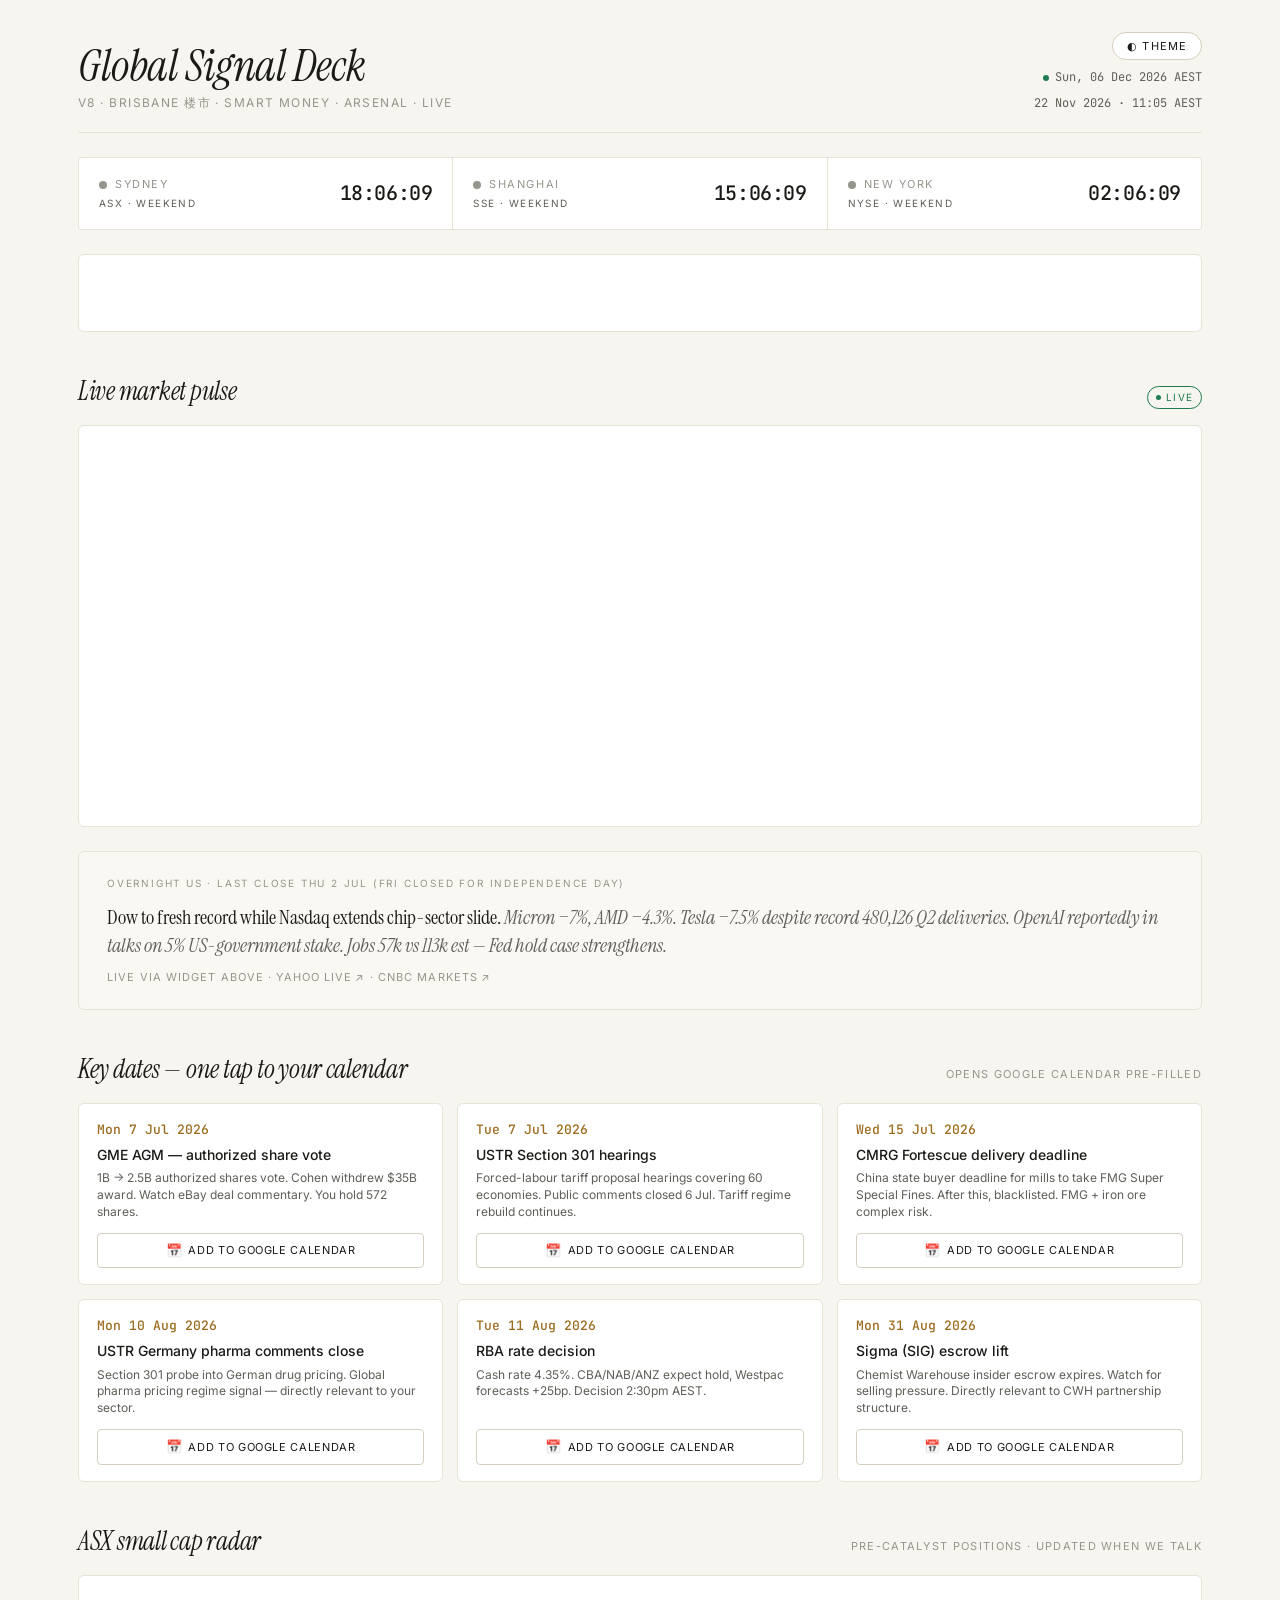
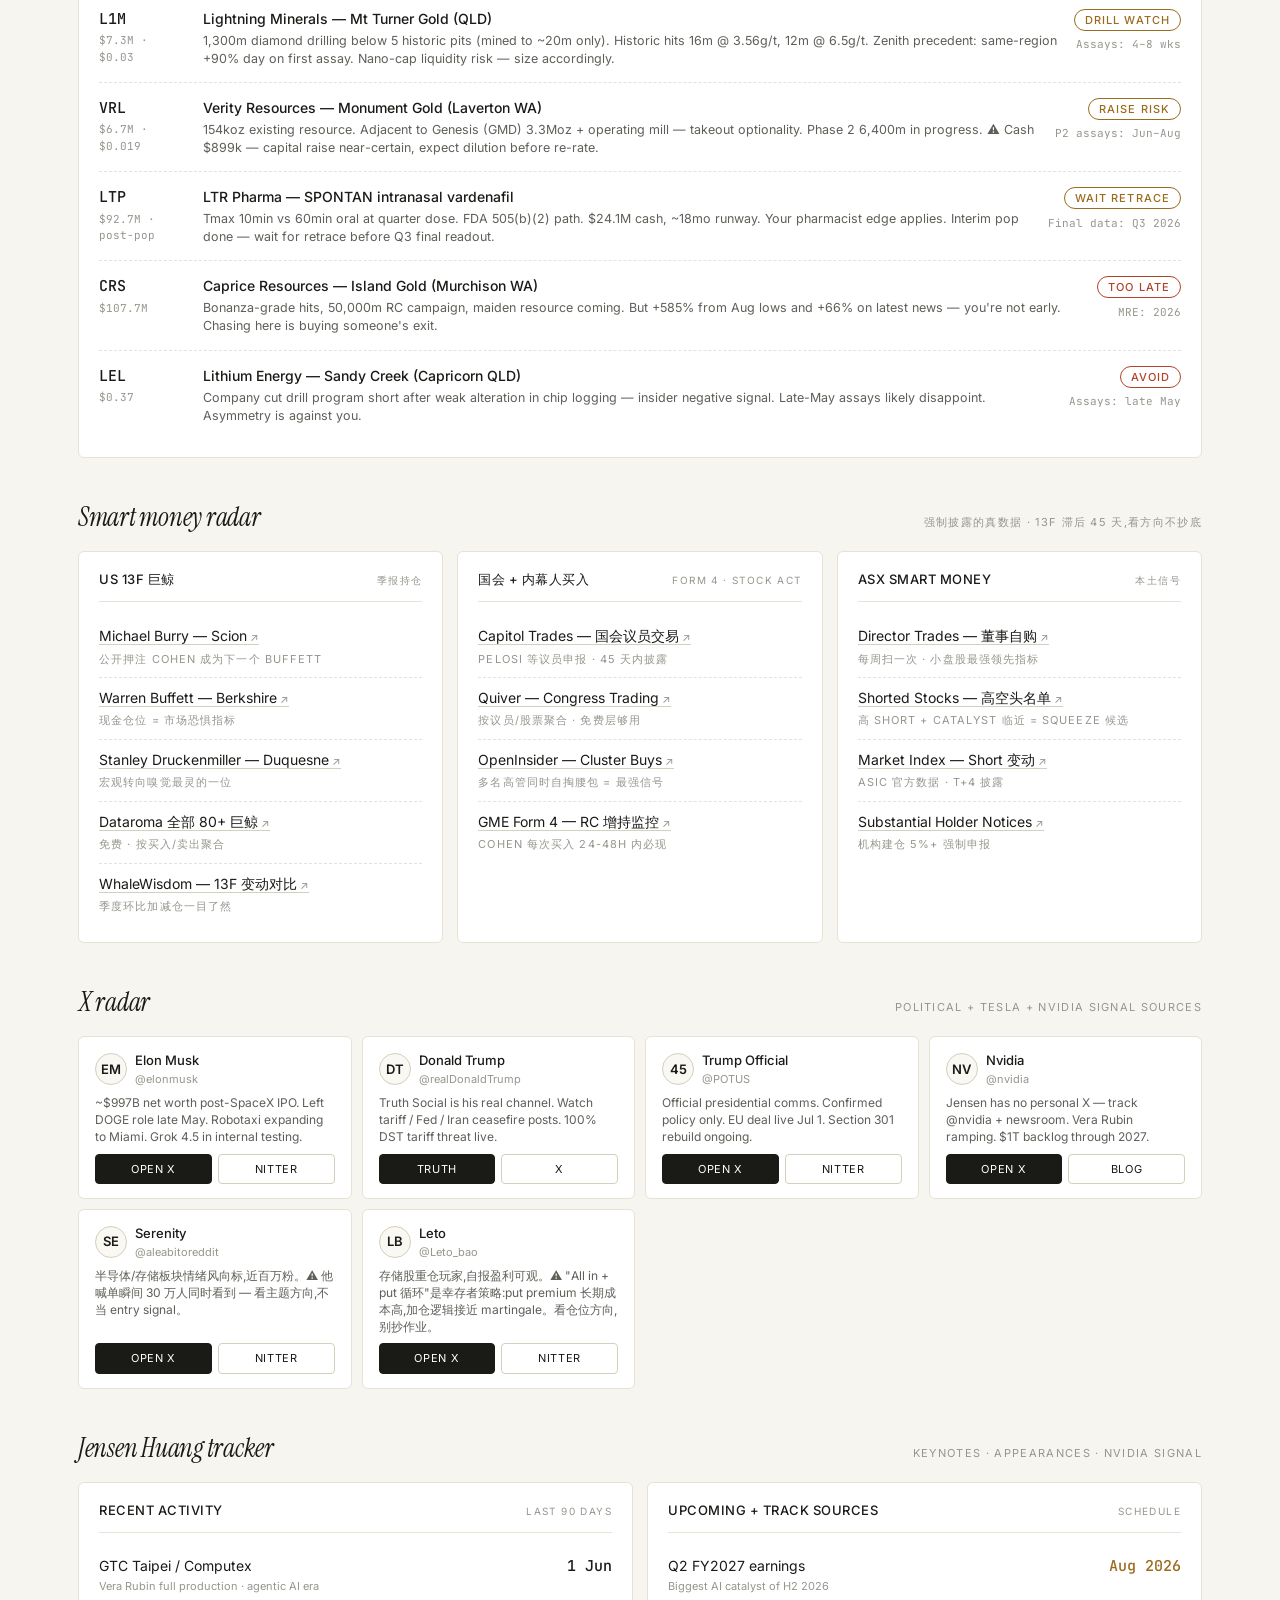
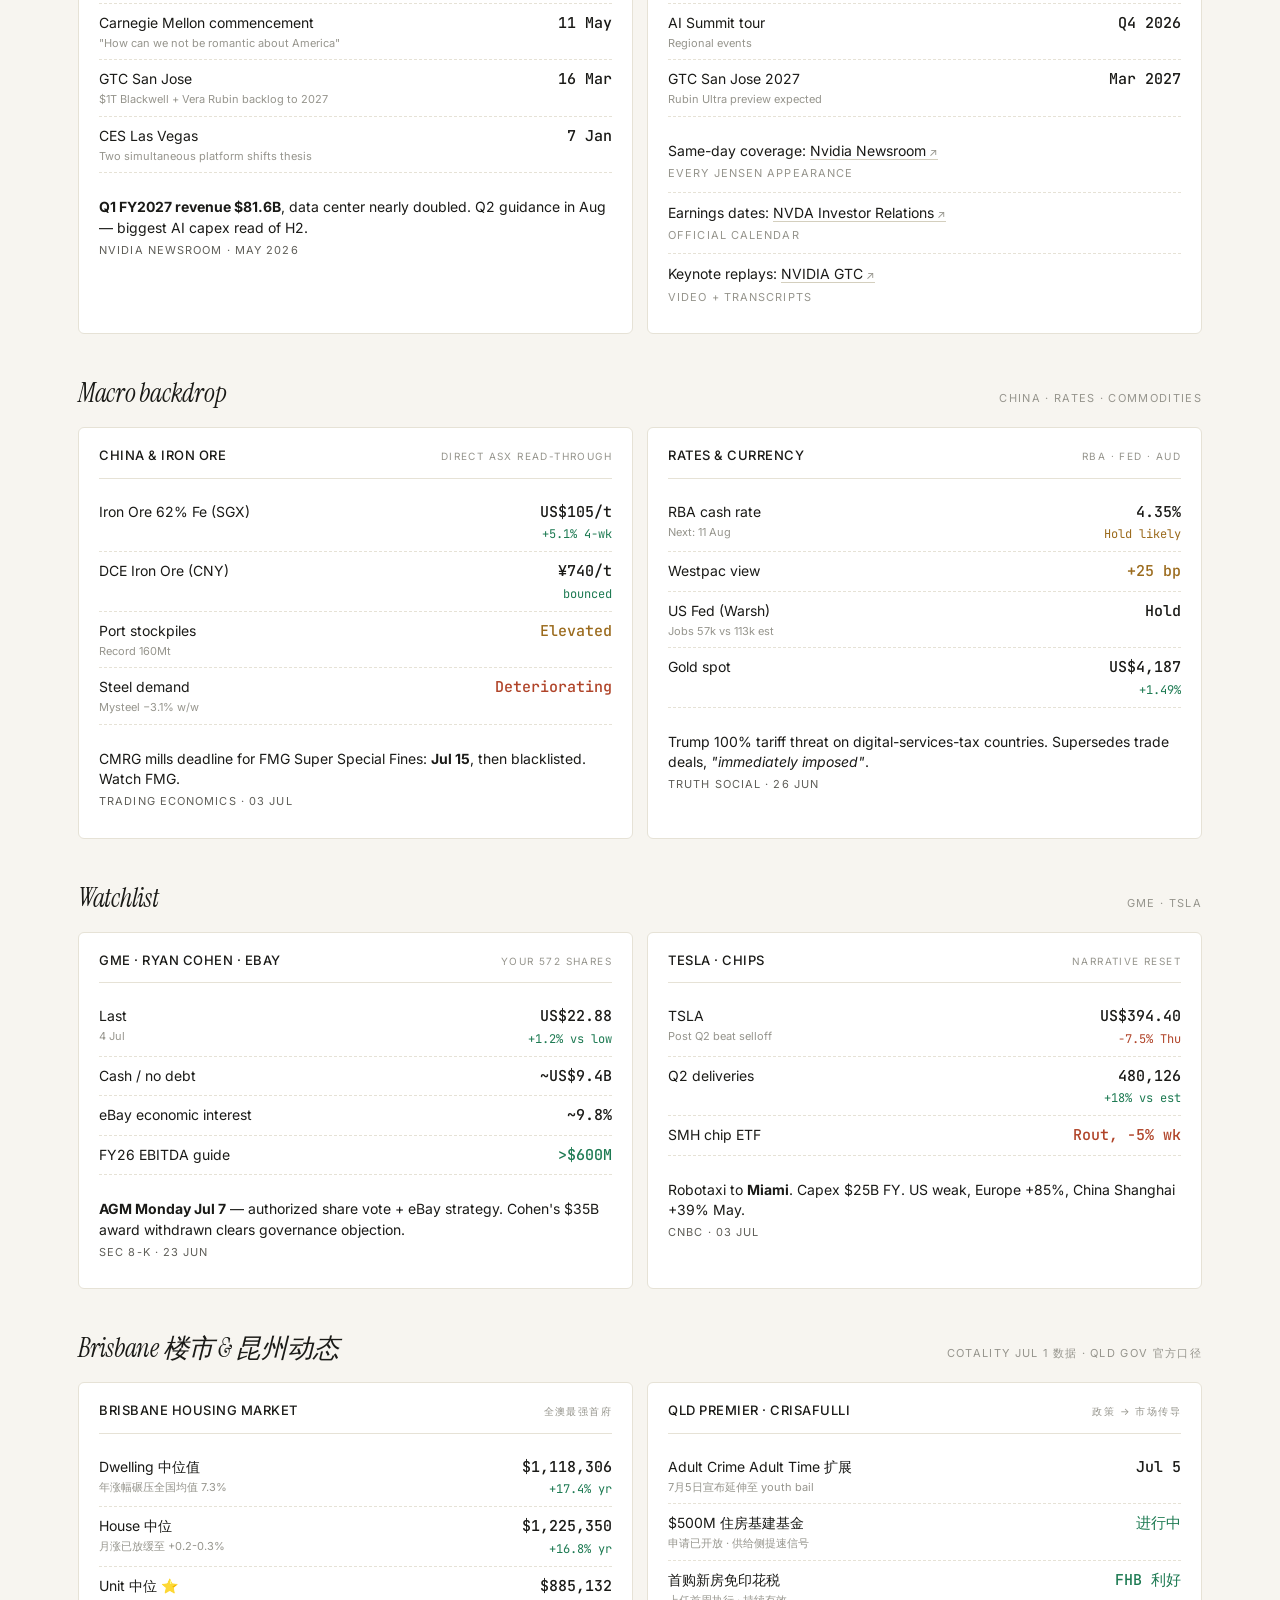
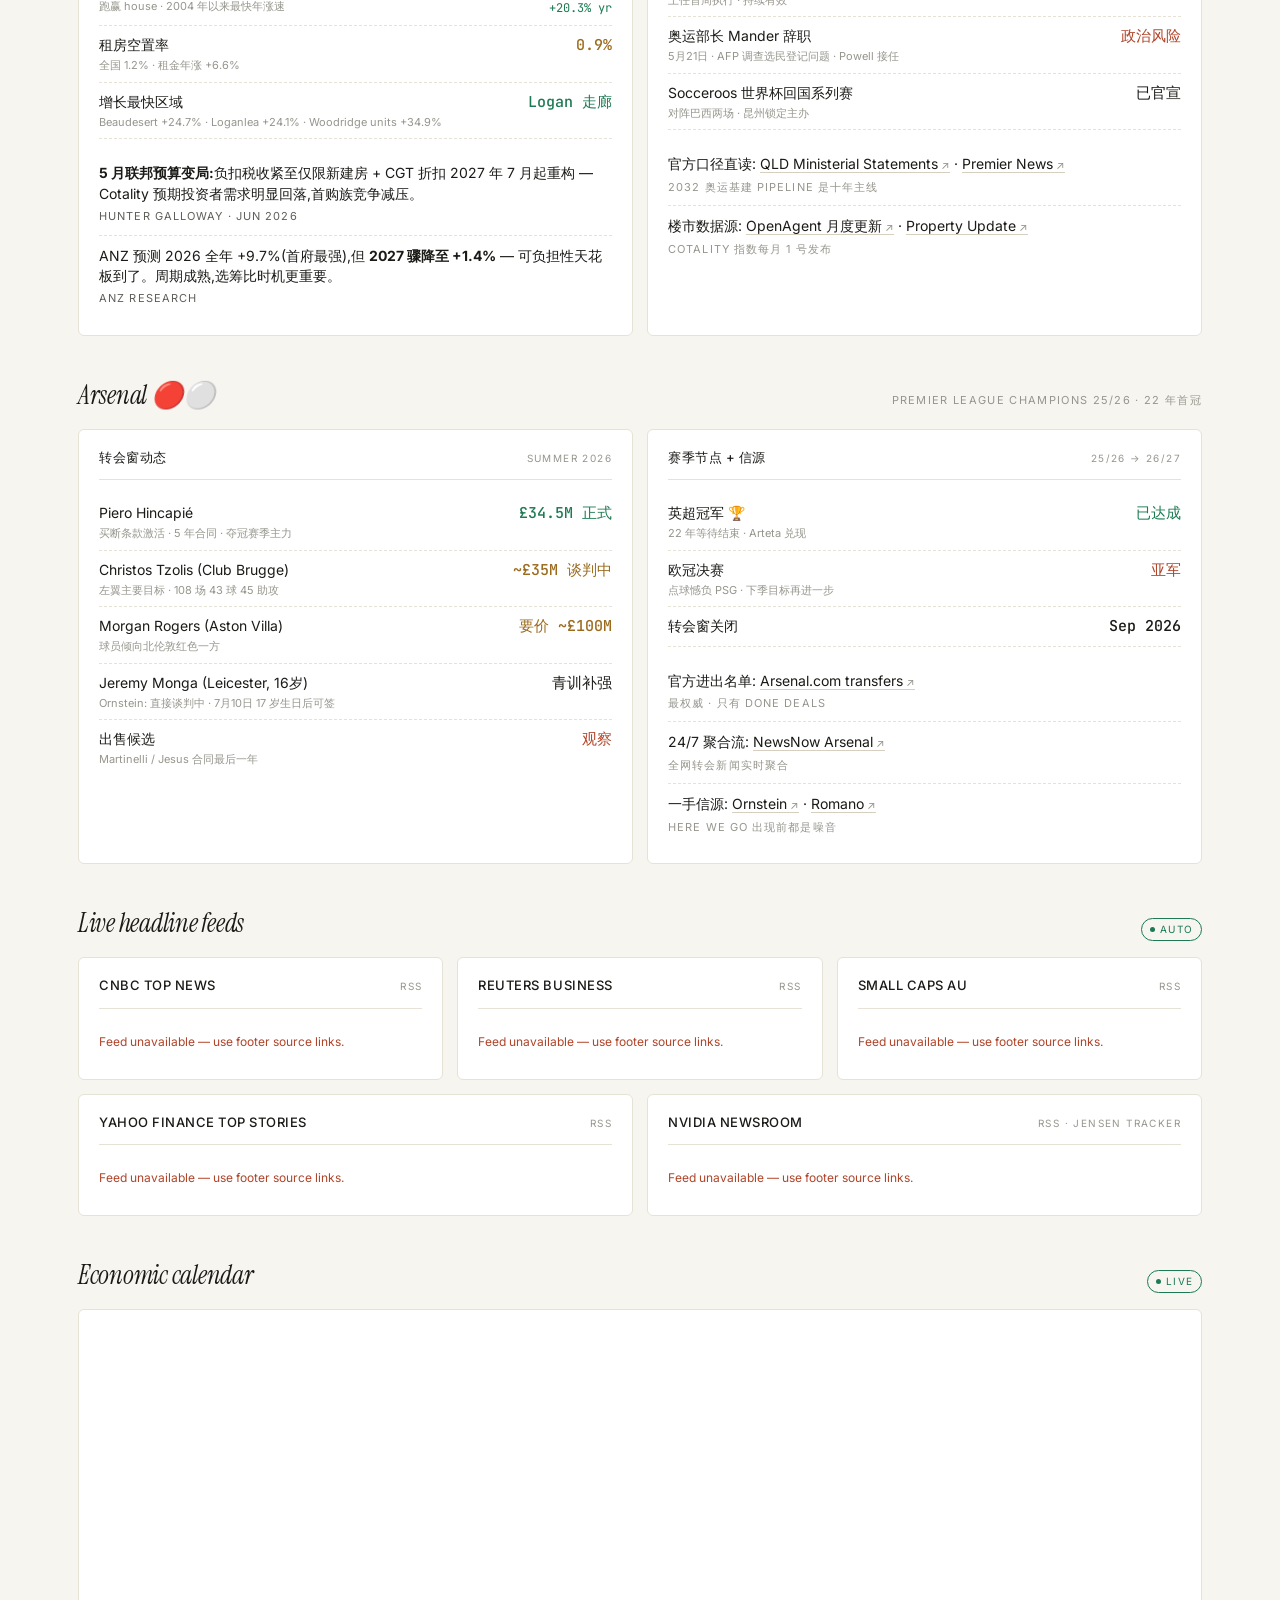
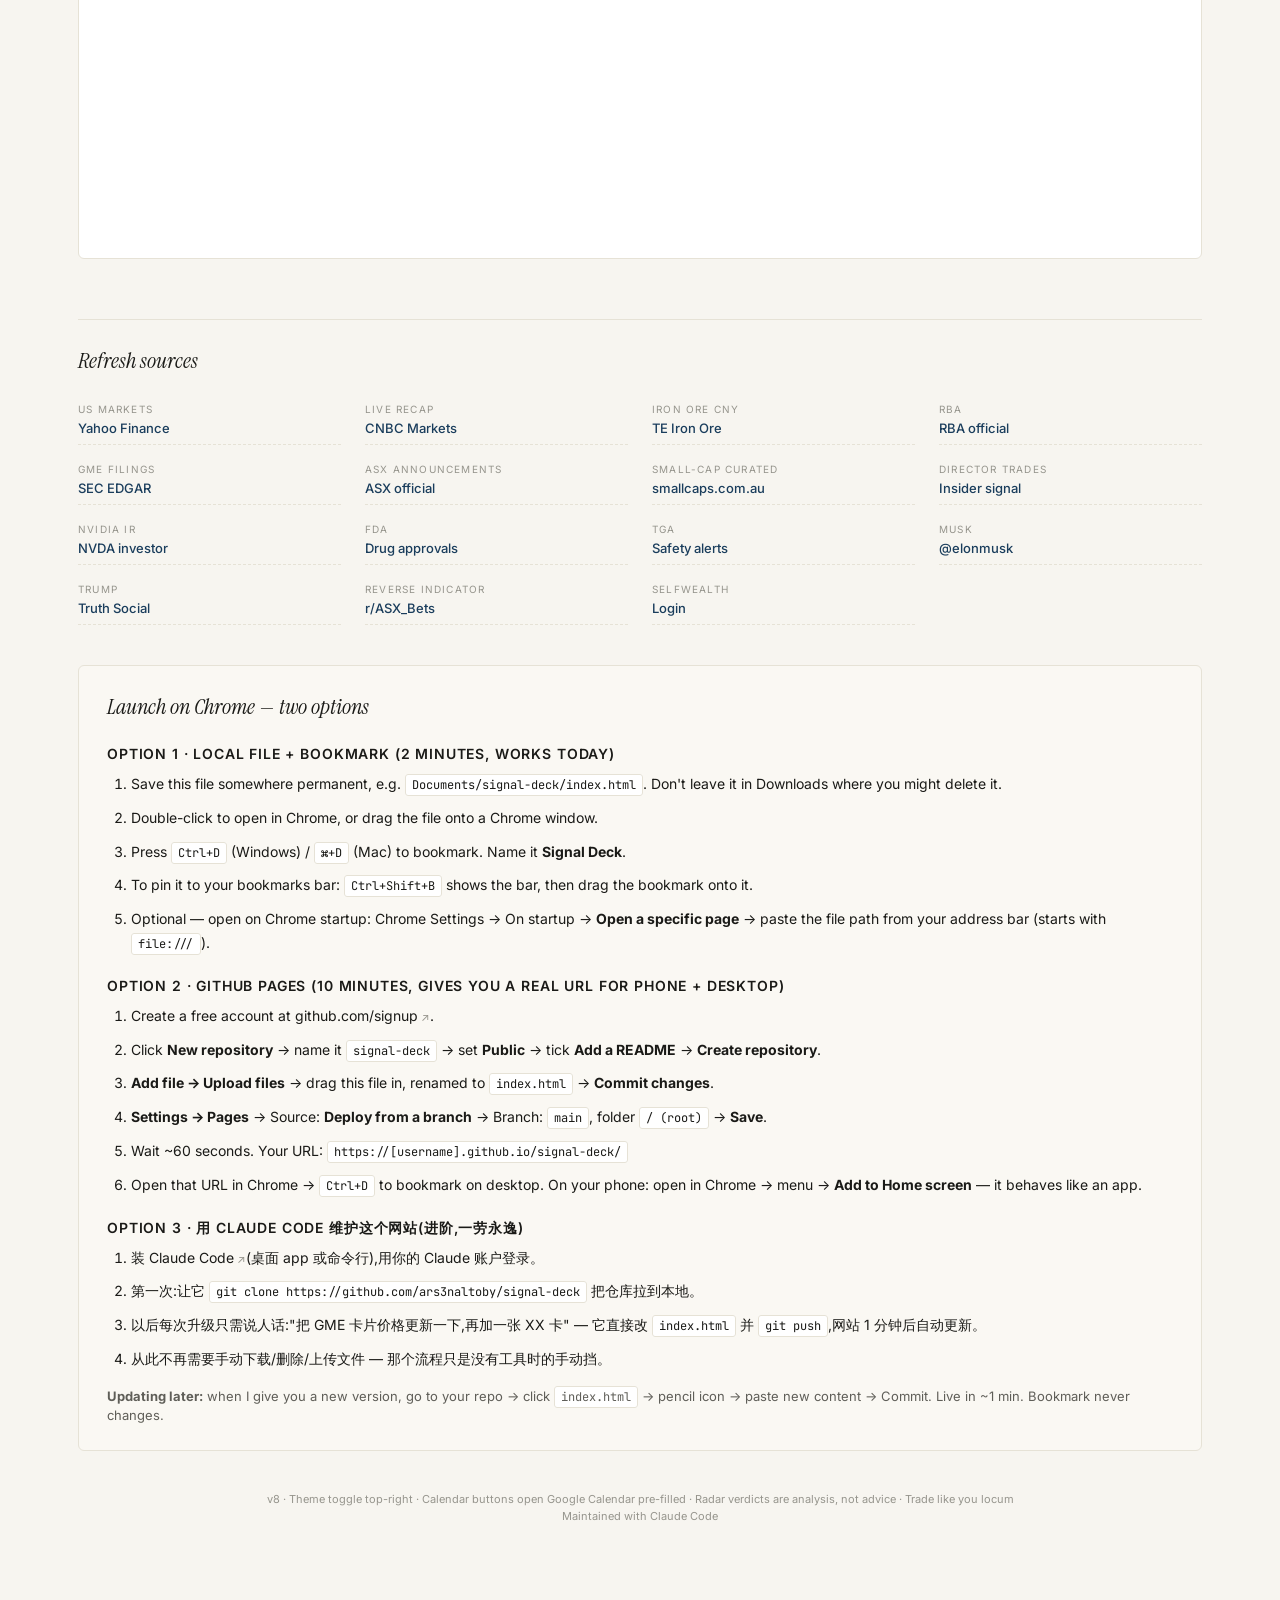
==== commit 0eaa330a: "chore: daily refresh 2026-11-22" ====
--- a/index.html
+++ b/index.html
@@ -206,7 +206,7 @@
   <div class="right">
     <button class="theme-toggle" id="theme-toggle" onclick="toggleTheme()">◐ Theme</button>
     <div class="datestamp"><span class="live"></span><span id="live-date">—</span></div>
-    <div class="datestamp" id="build-stamp"><!--BUILD_DATE-->21 Nov 2026 · 12:02 AEST<!--/BUILD_DATE--></div>
+    <div class="datestamp" id="build-stamp"><!--BUILD_DATE-->22 Nov 2026 · 11:05 AEST<!--/BUILD_DATE--></div>
   </div>
 </header>
 
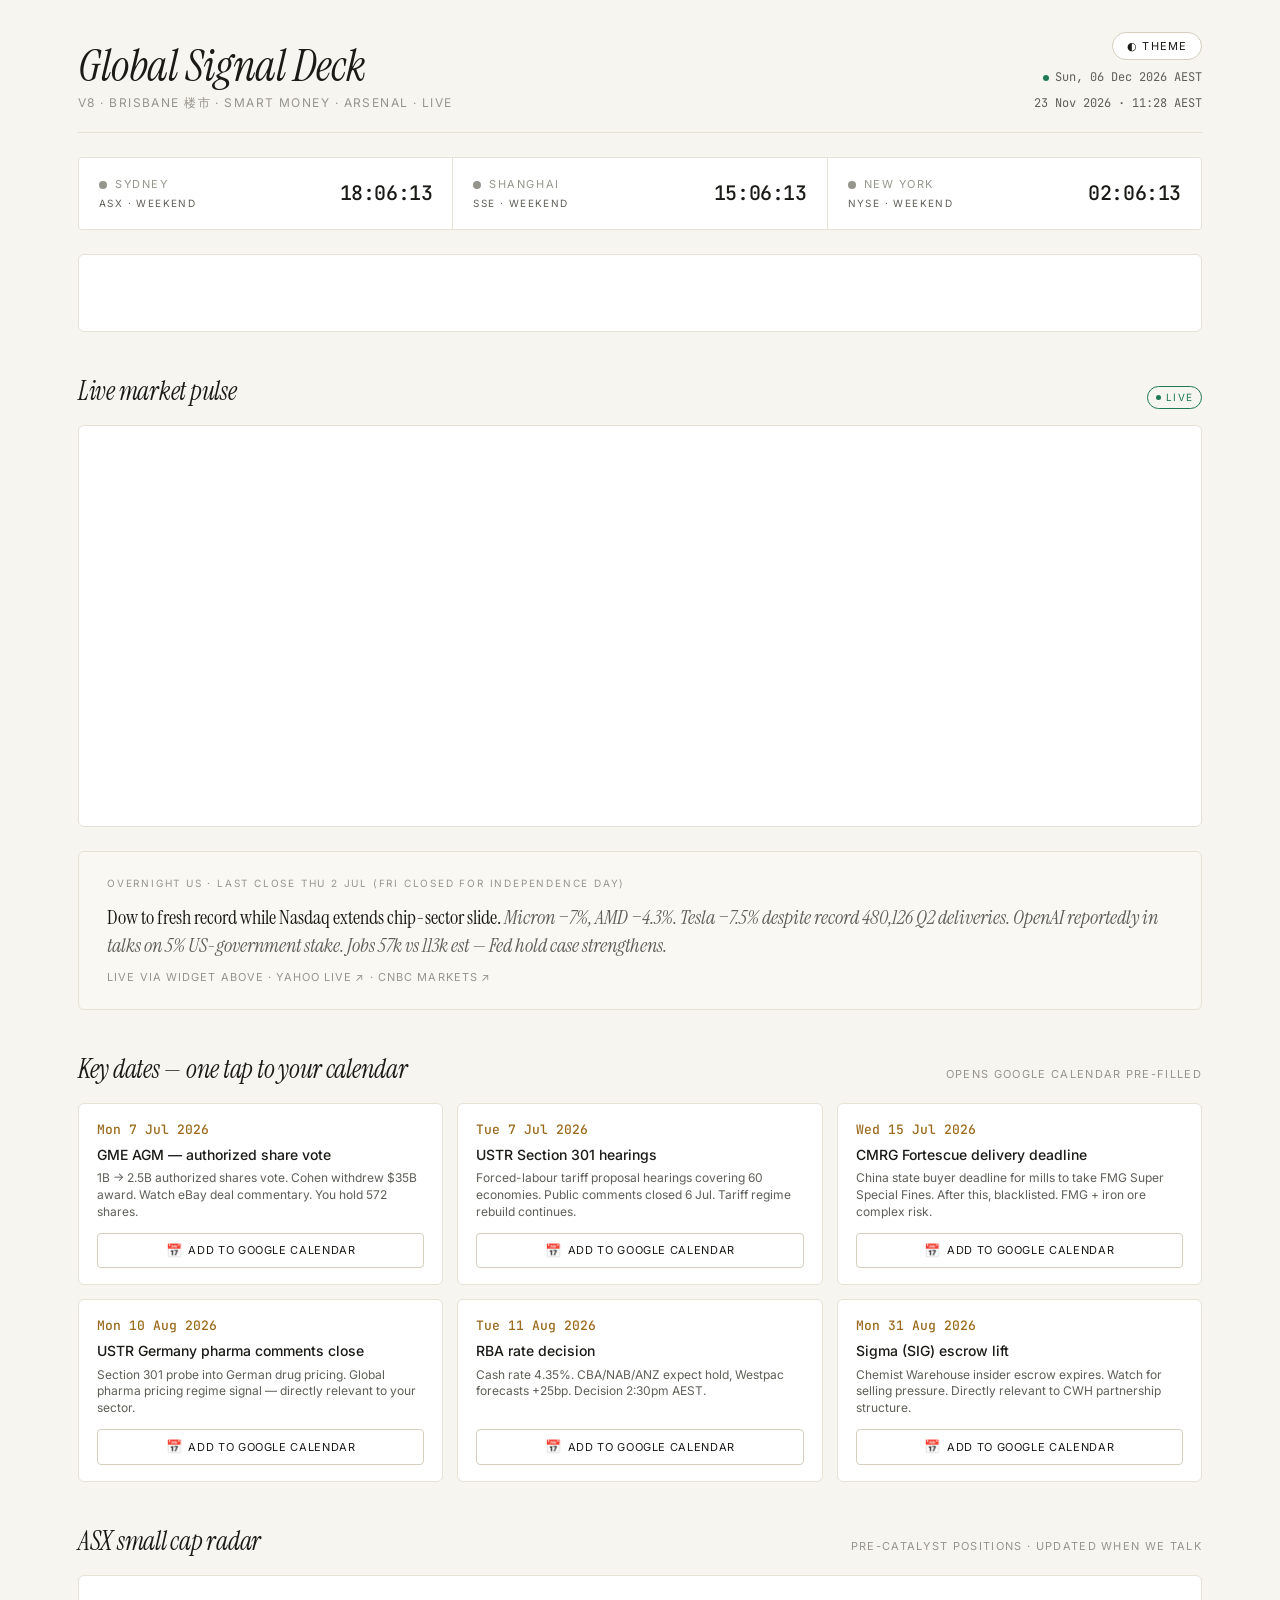
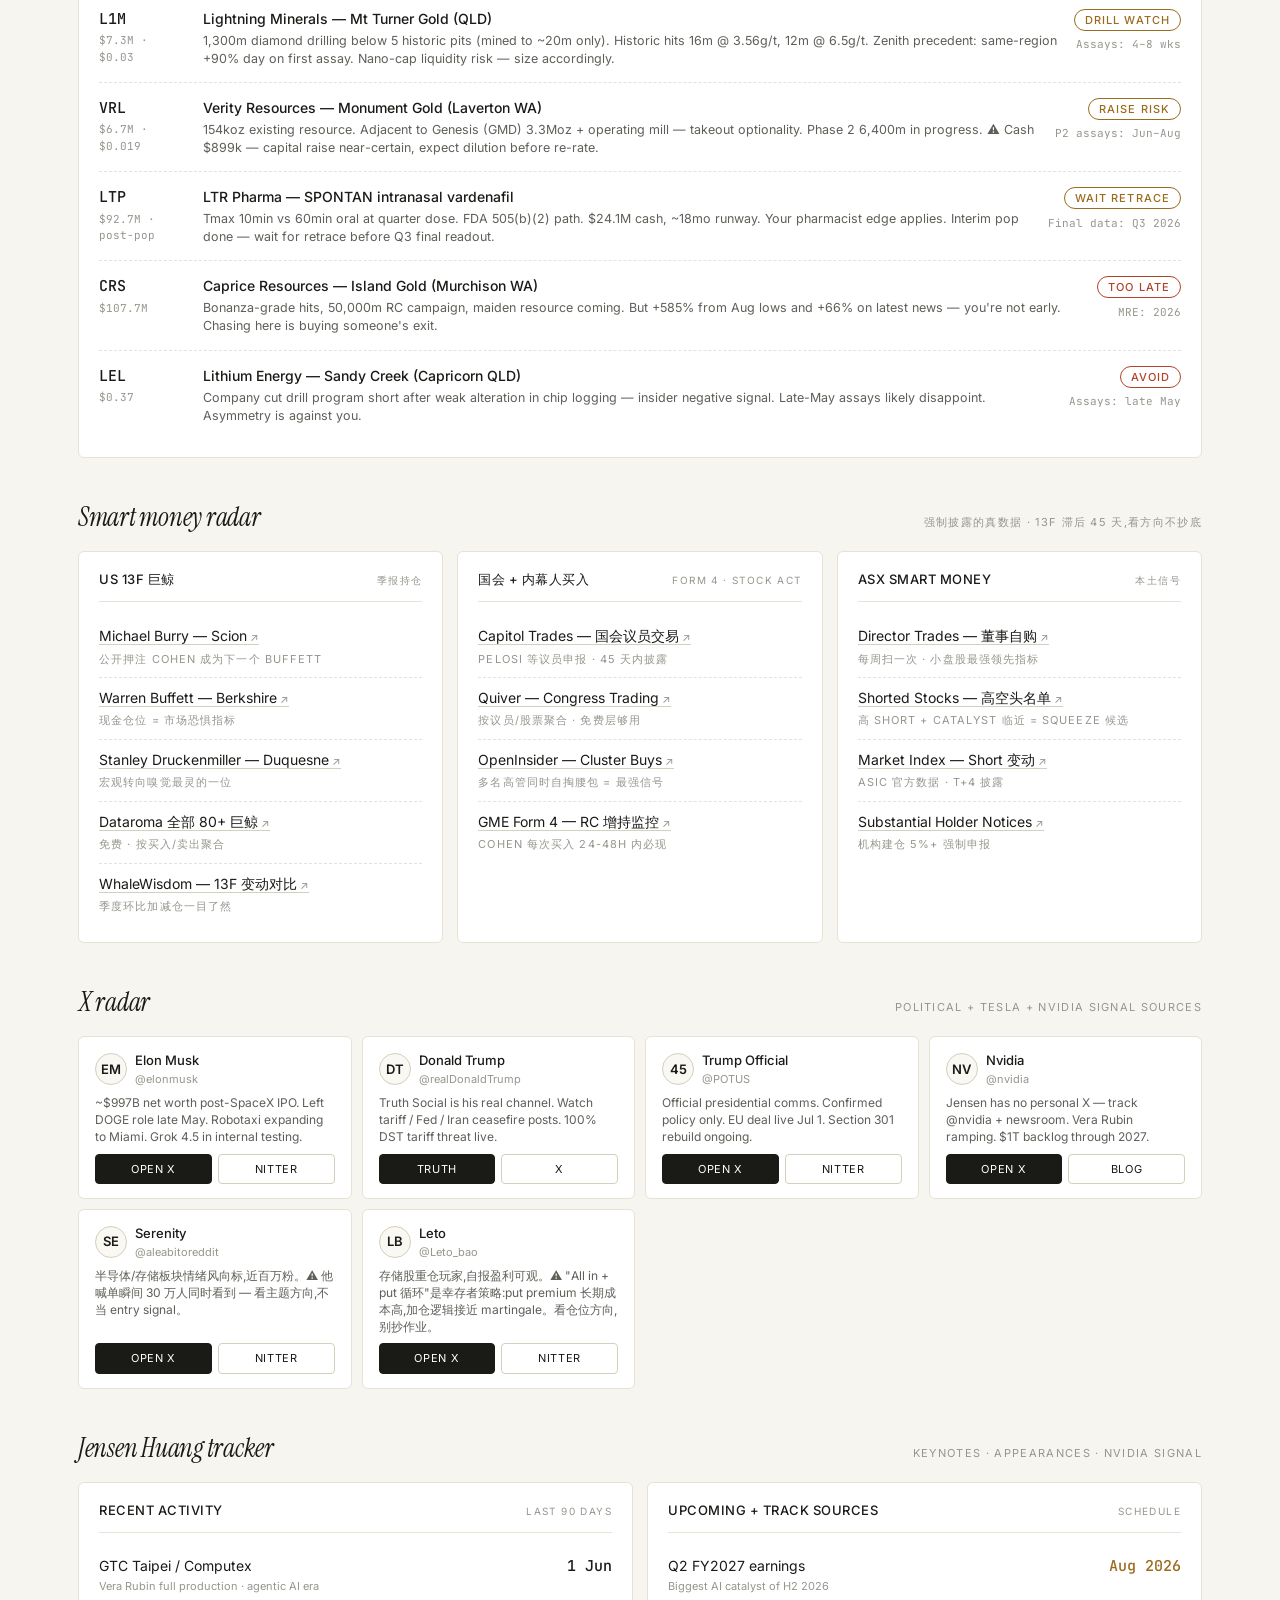
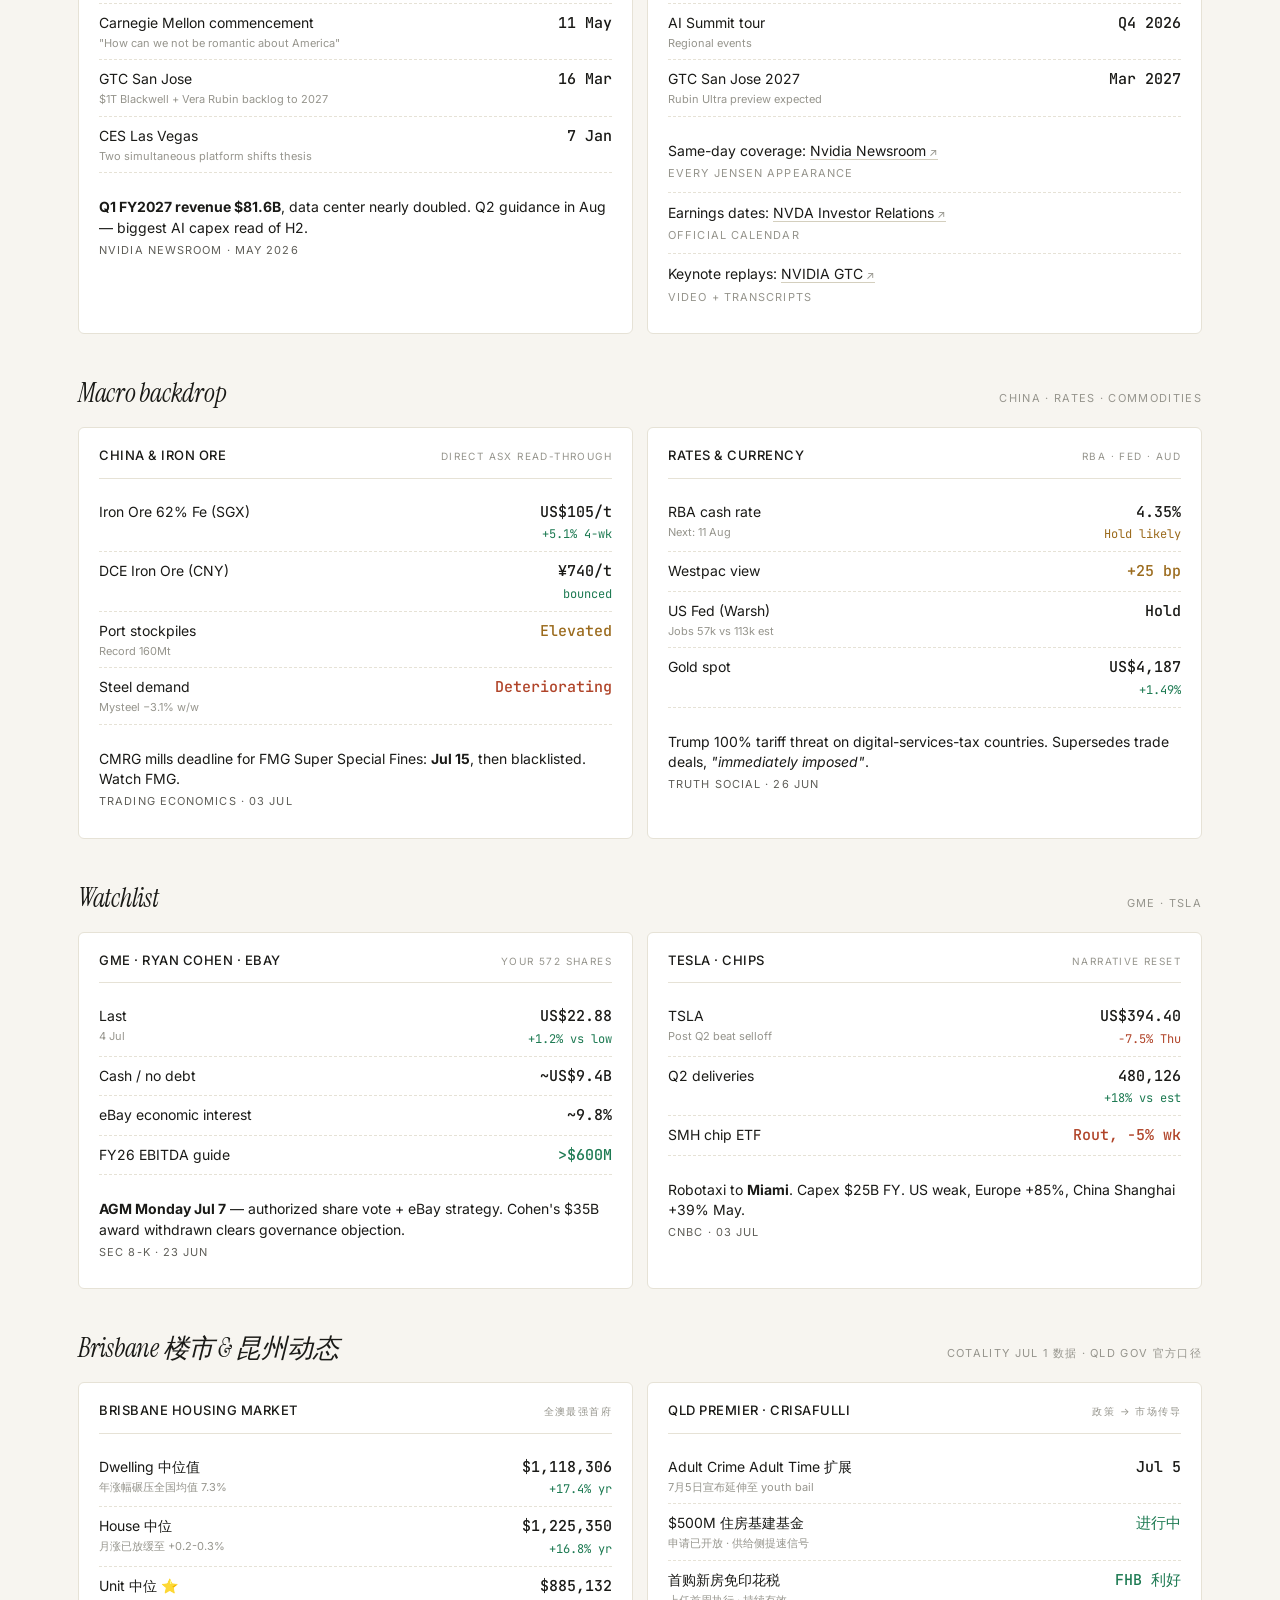
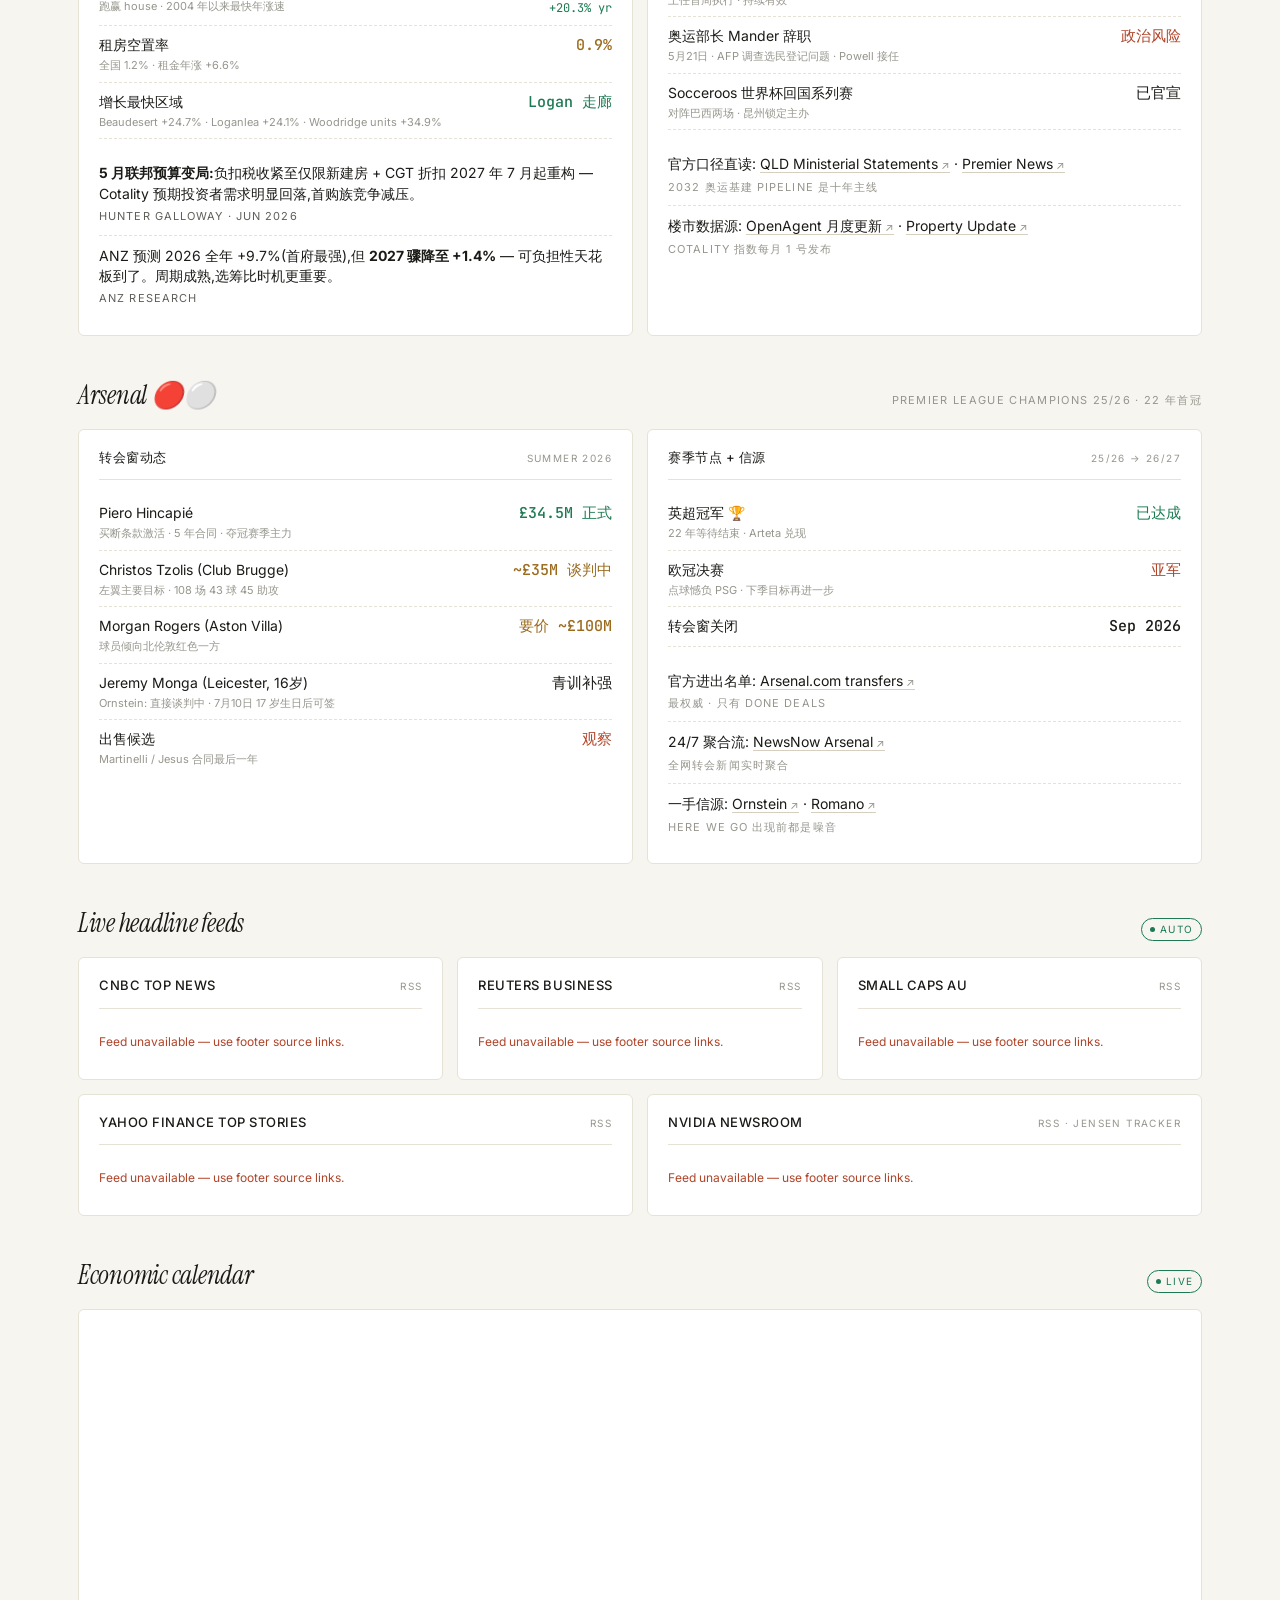
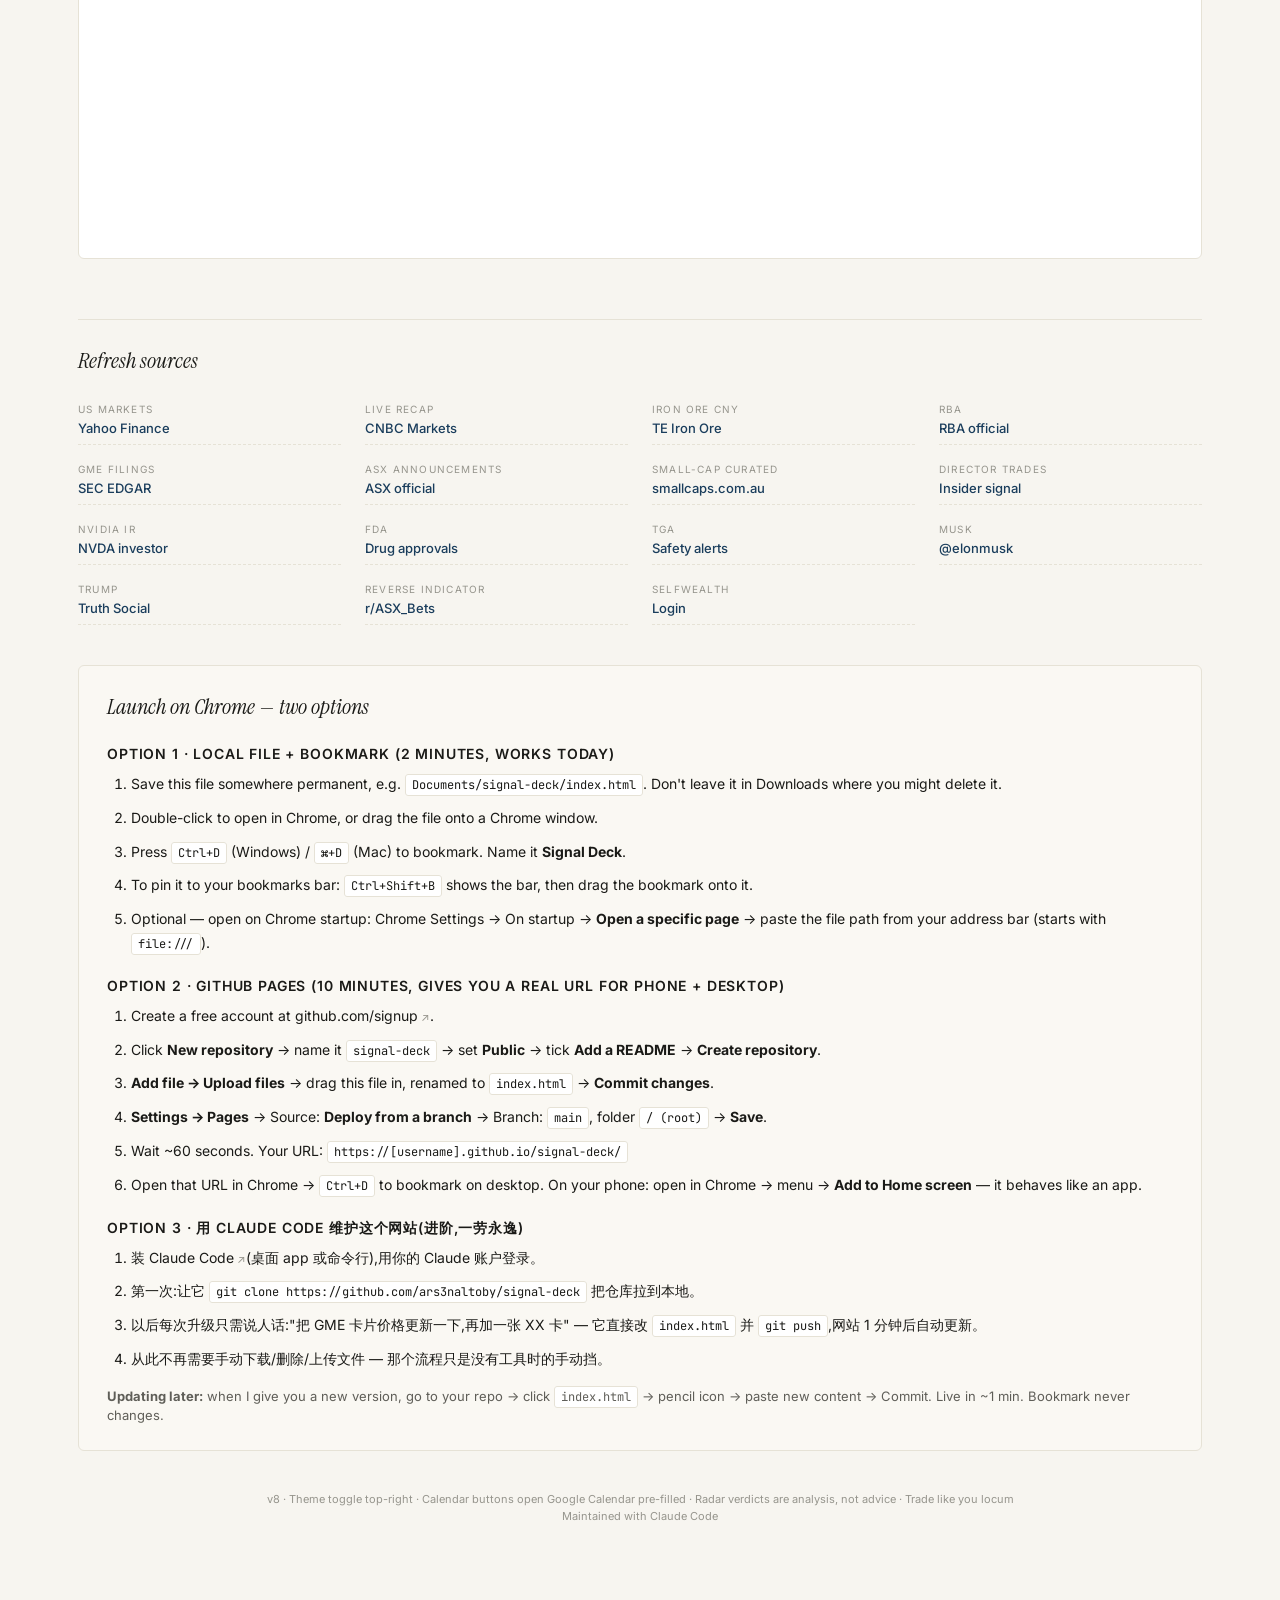
==== commit e49f1c77: "chore: daily refresh 2026-11-23" ====
--- a/index.html
+++ b/index.html
@@ -206,7 +206,7 @@
   <div class="right">
     <button class="theme-toggle" id="theme-toggle" onclick="toggleTheme()">◐ Theme</button>
     <div class="datestamp"><span class="live"></span><span id="live-date">—</span></div>
-    <div class="datestamp" id="build-stamp"><!--BUILD_DATE-->22 Nov 2026 · 11:05 AEST<!--/BUILD_DATE--></div>
+    <div class="datestamp" id="build-stamp"><!--BUILD_DATE-->23 Nov 2026 · 11:28 AEST<!--/BUILD_DATE--></div>
   </div>
 </header>
 
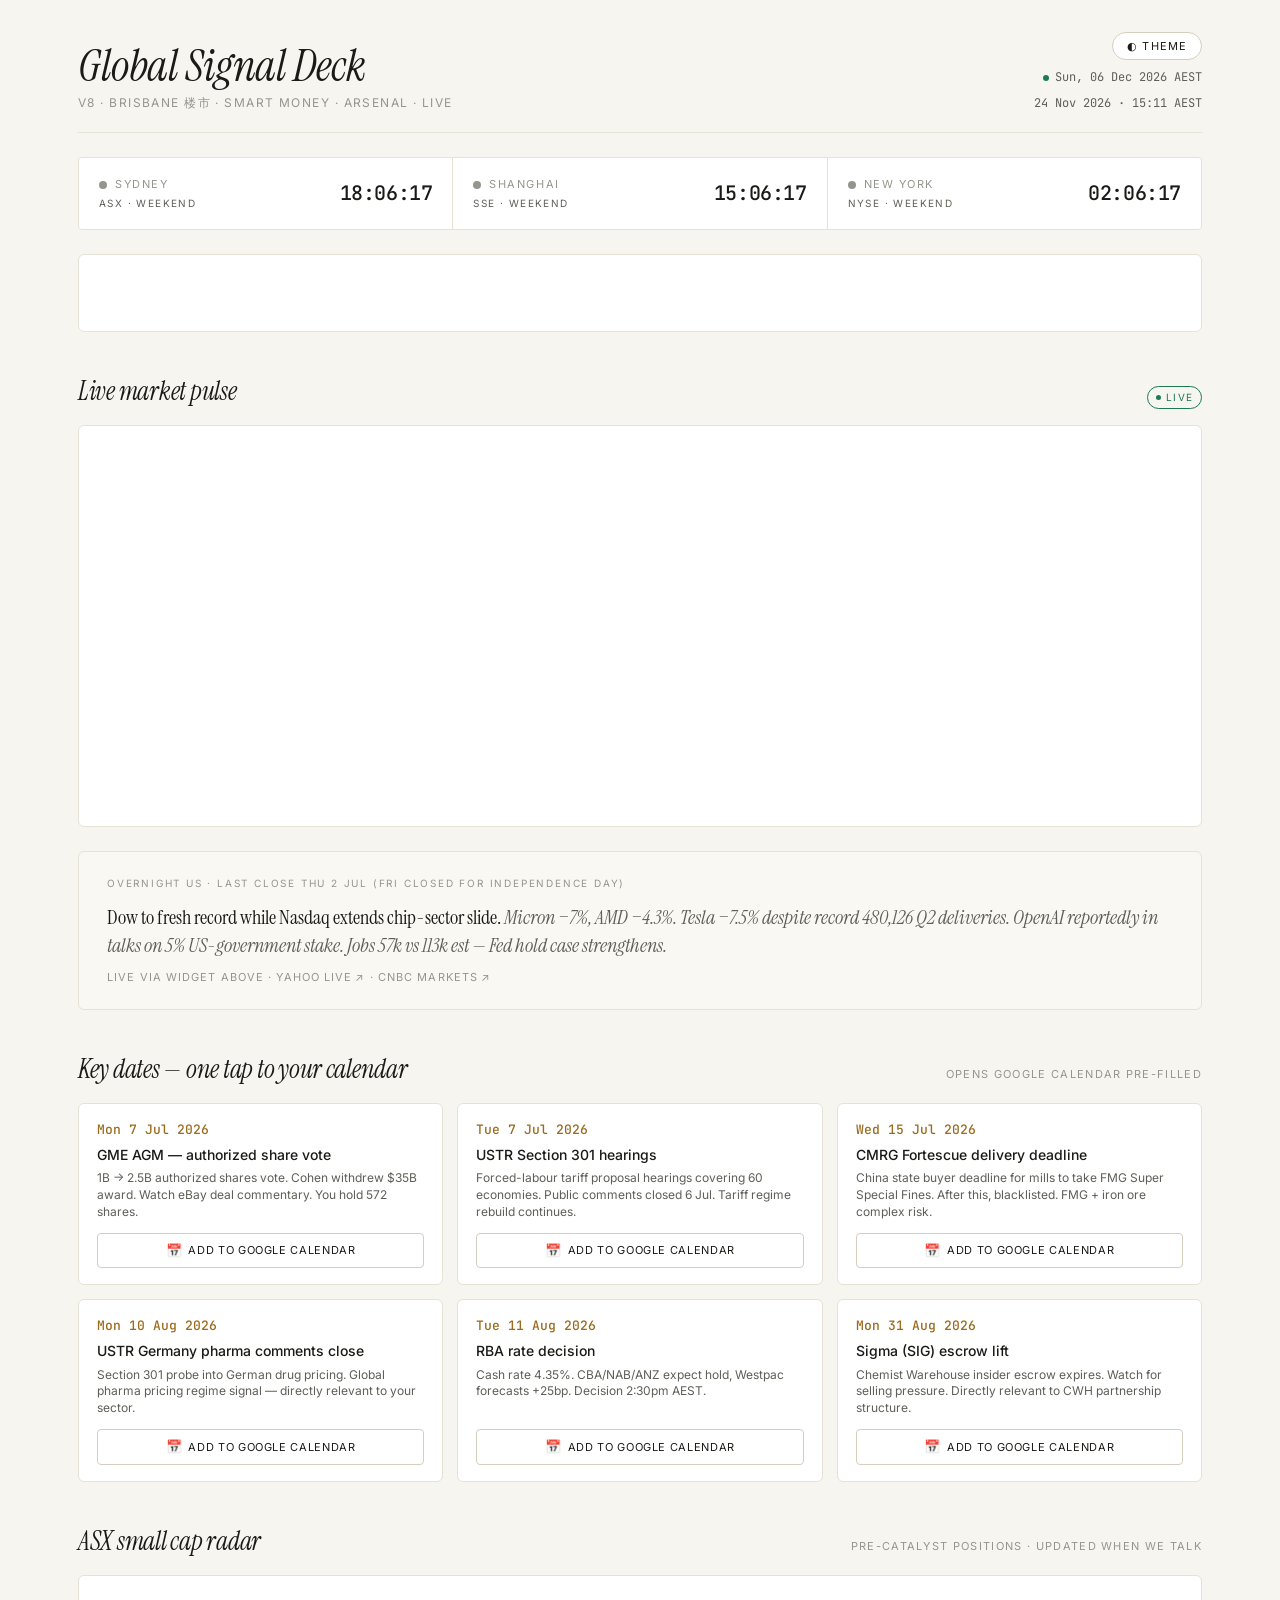
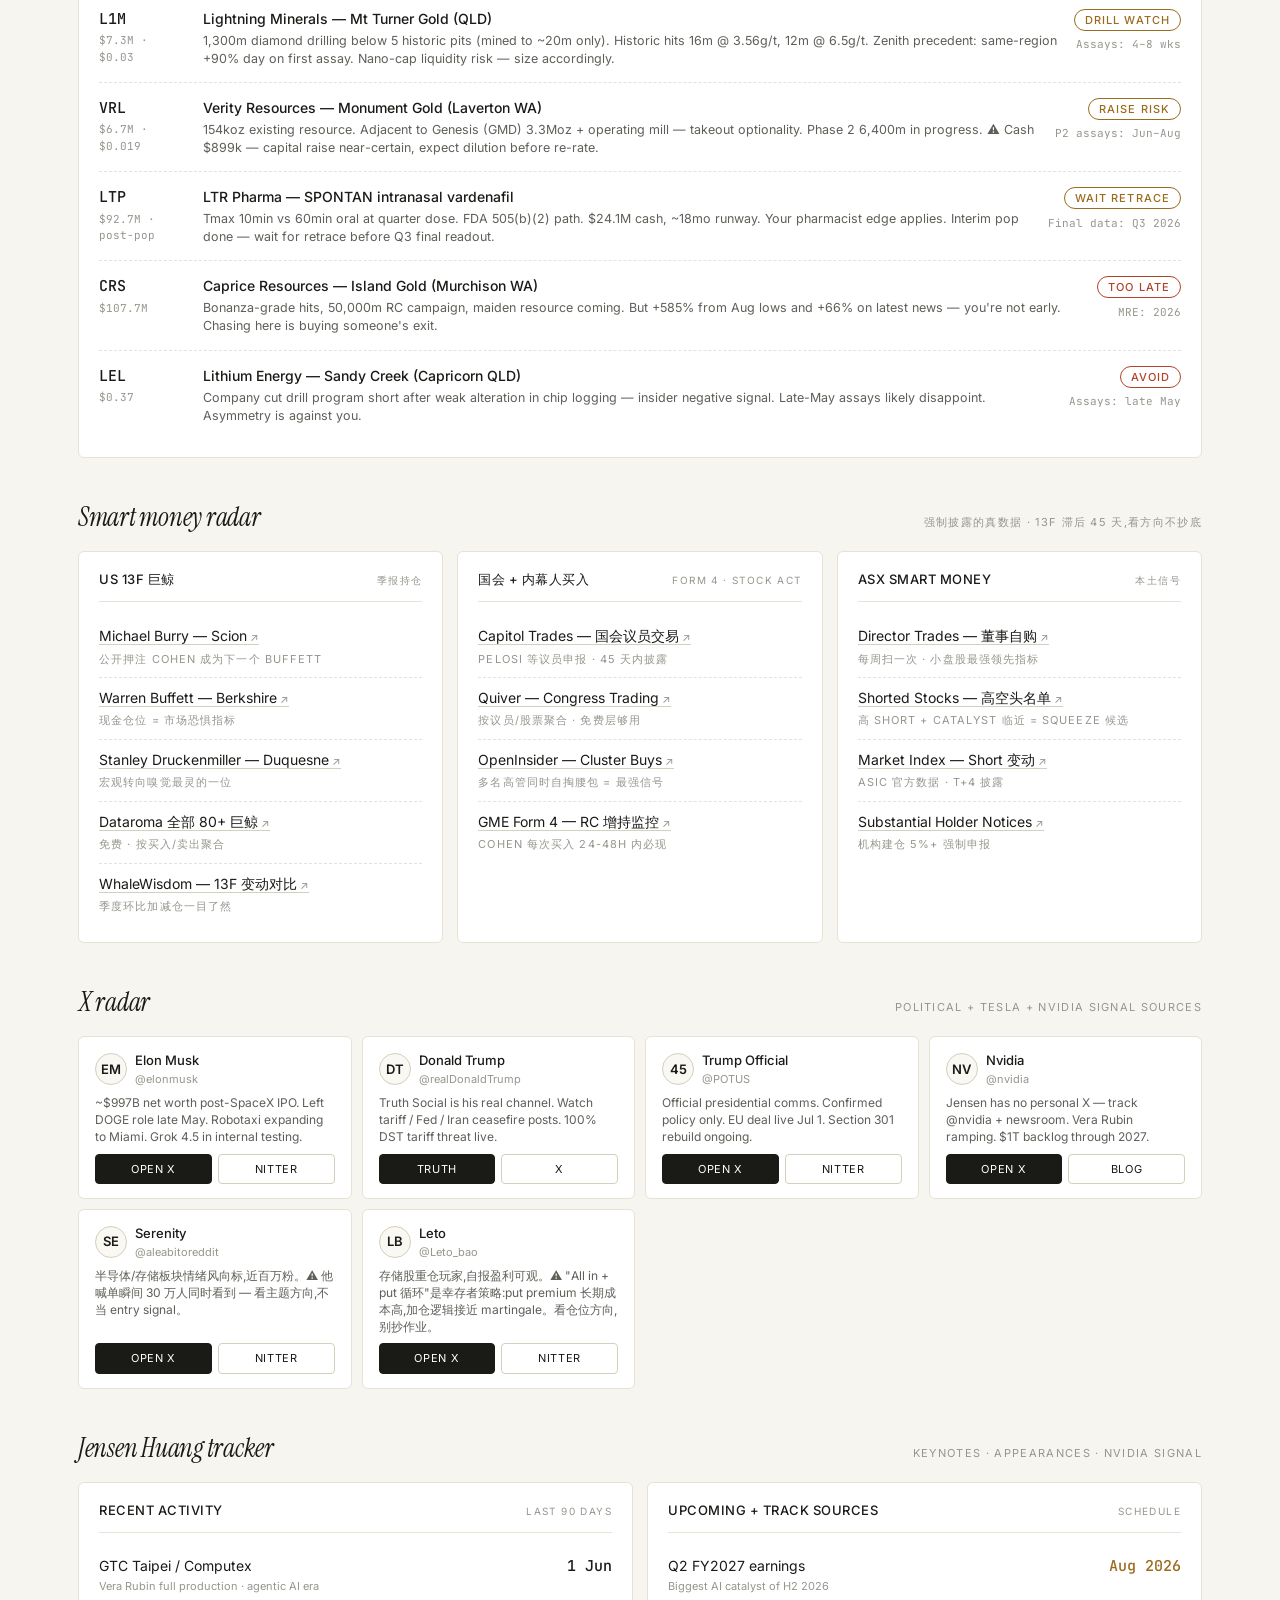
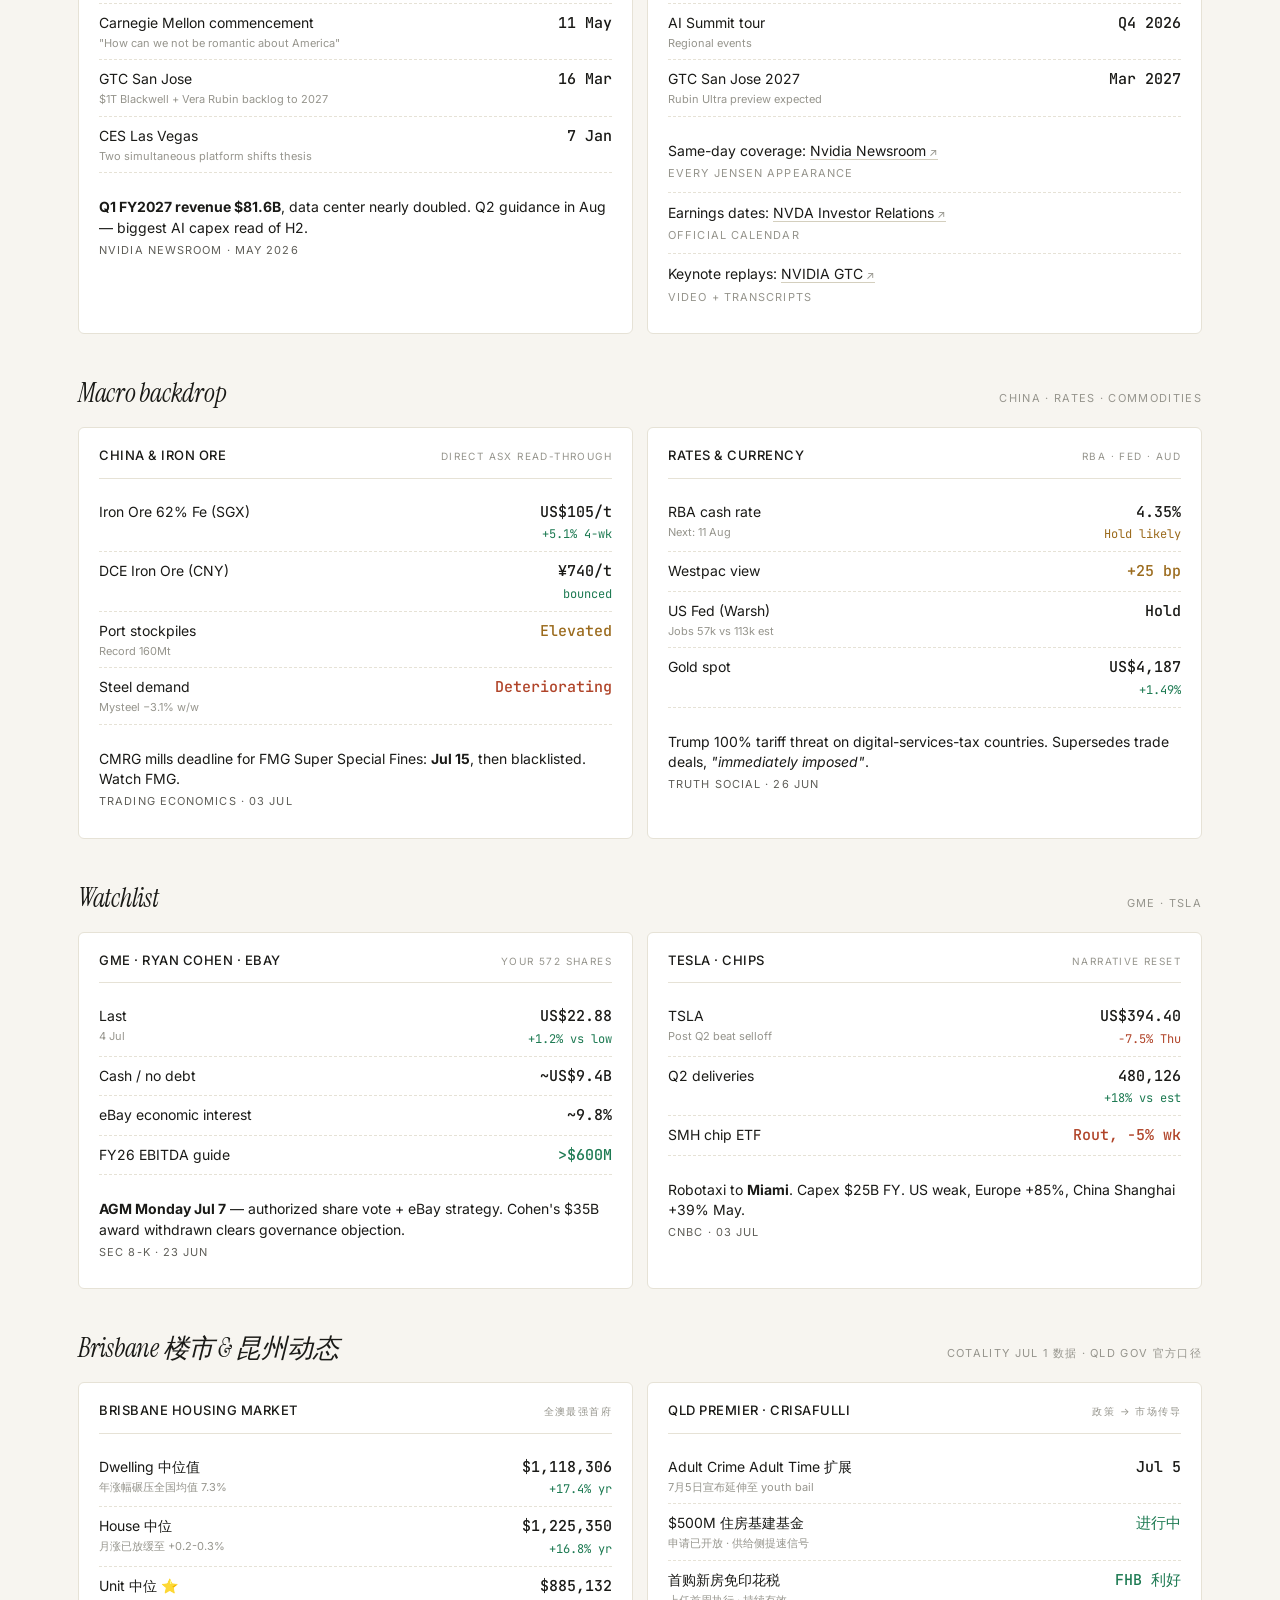
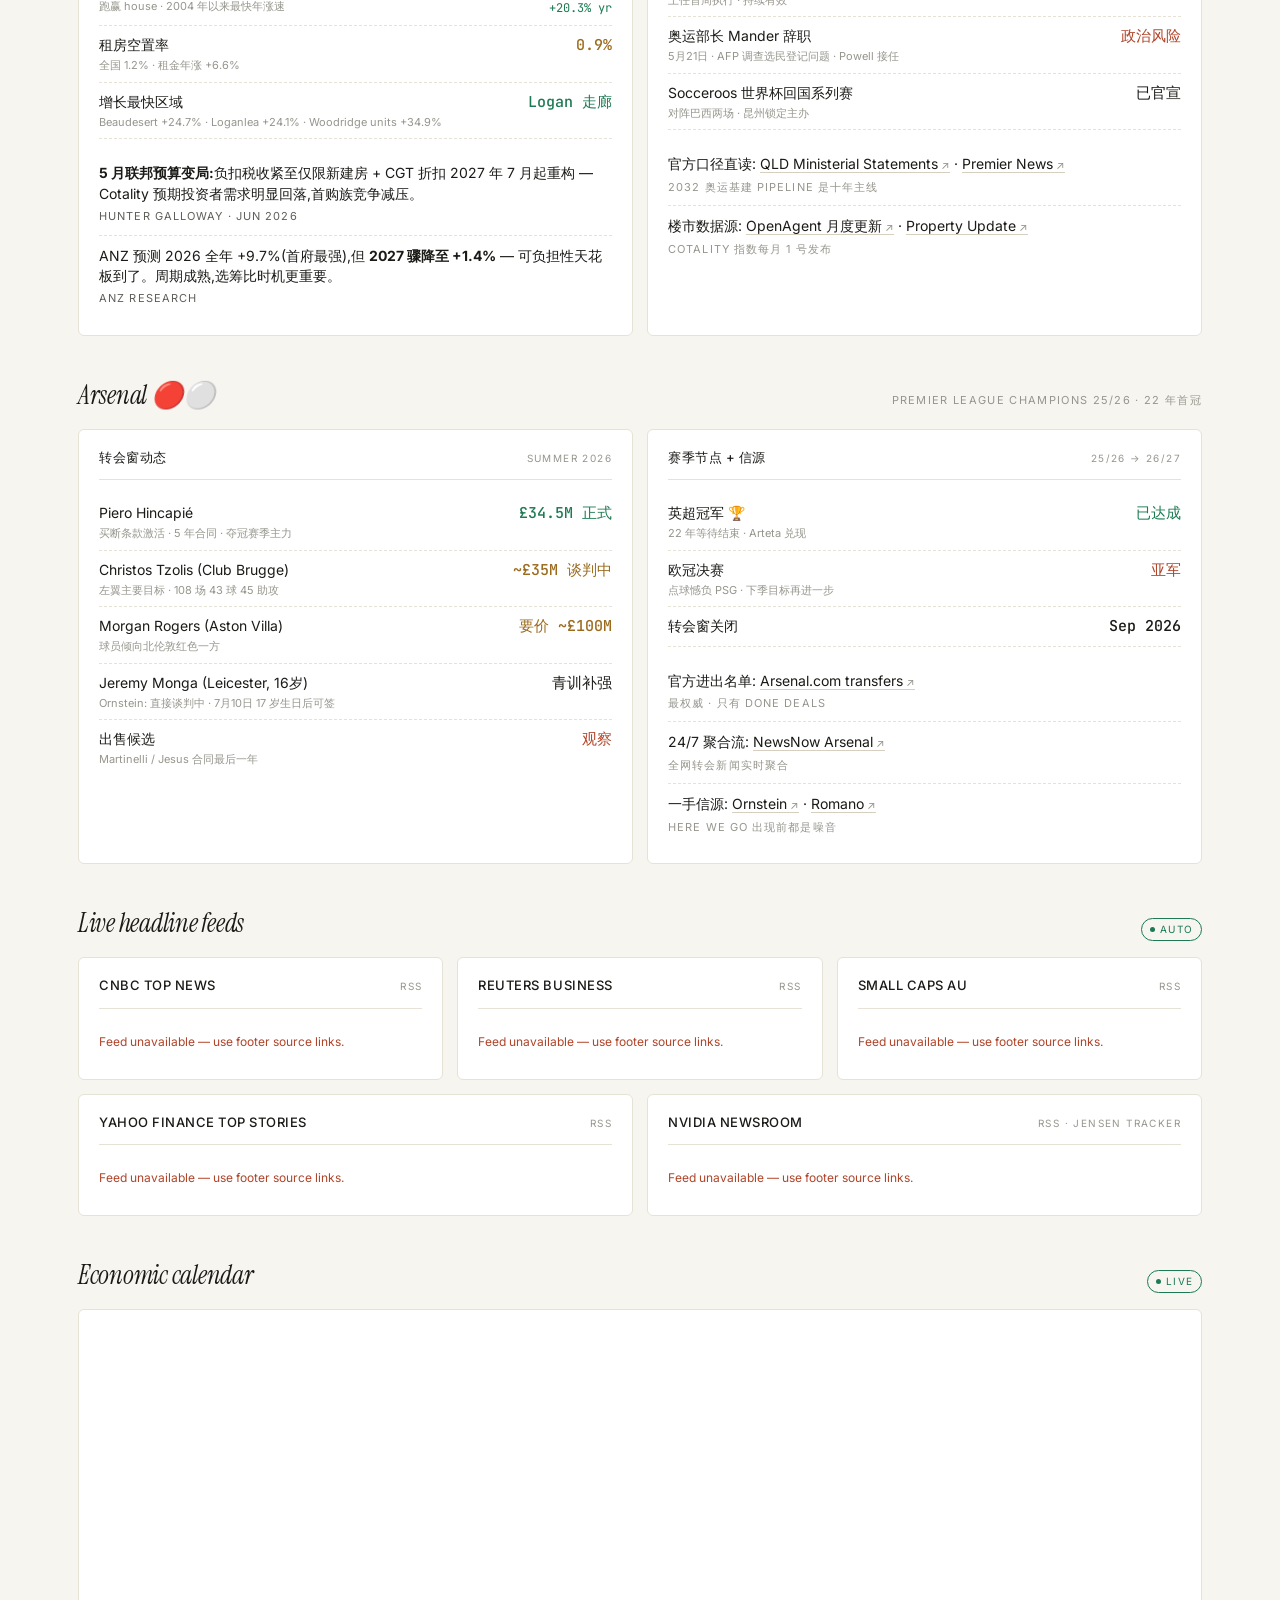
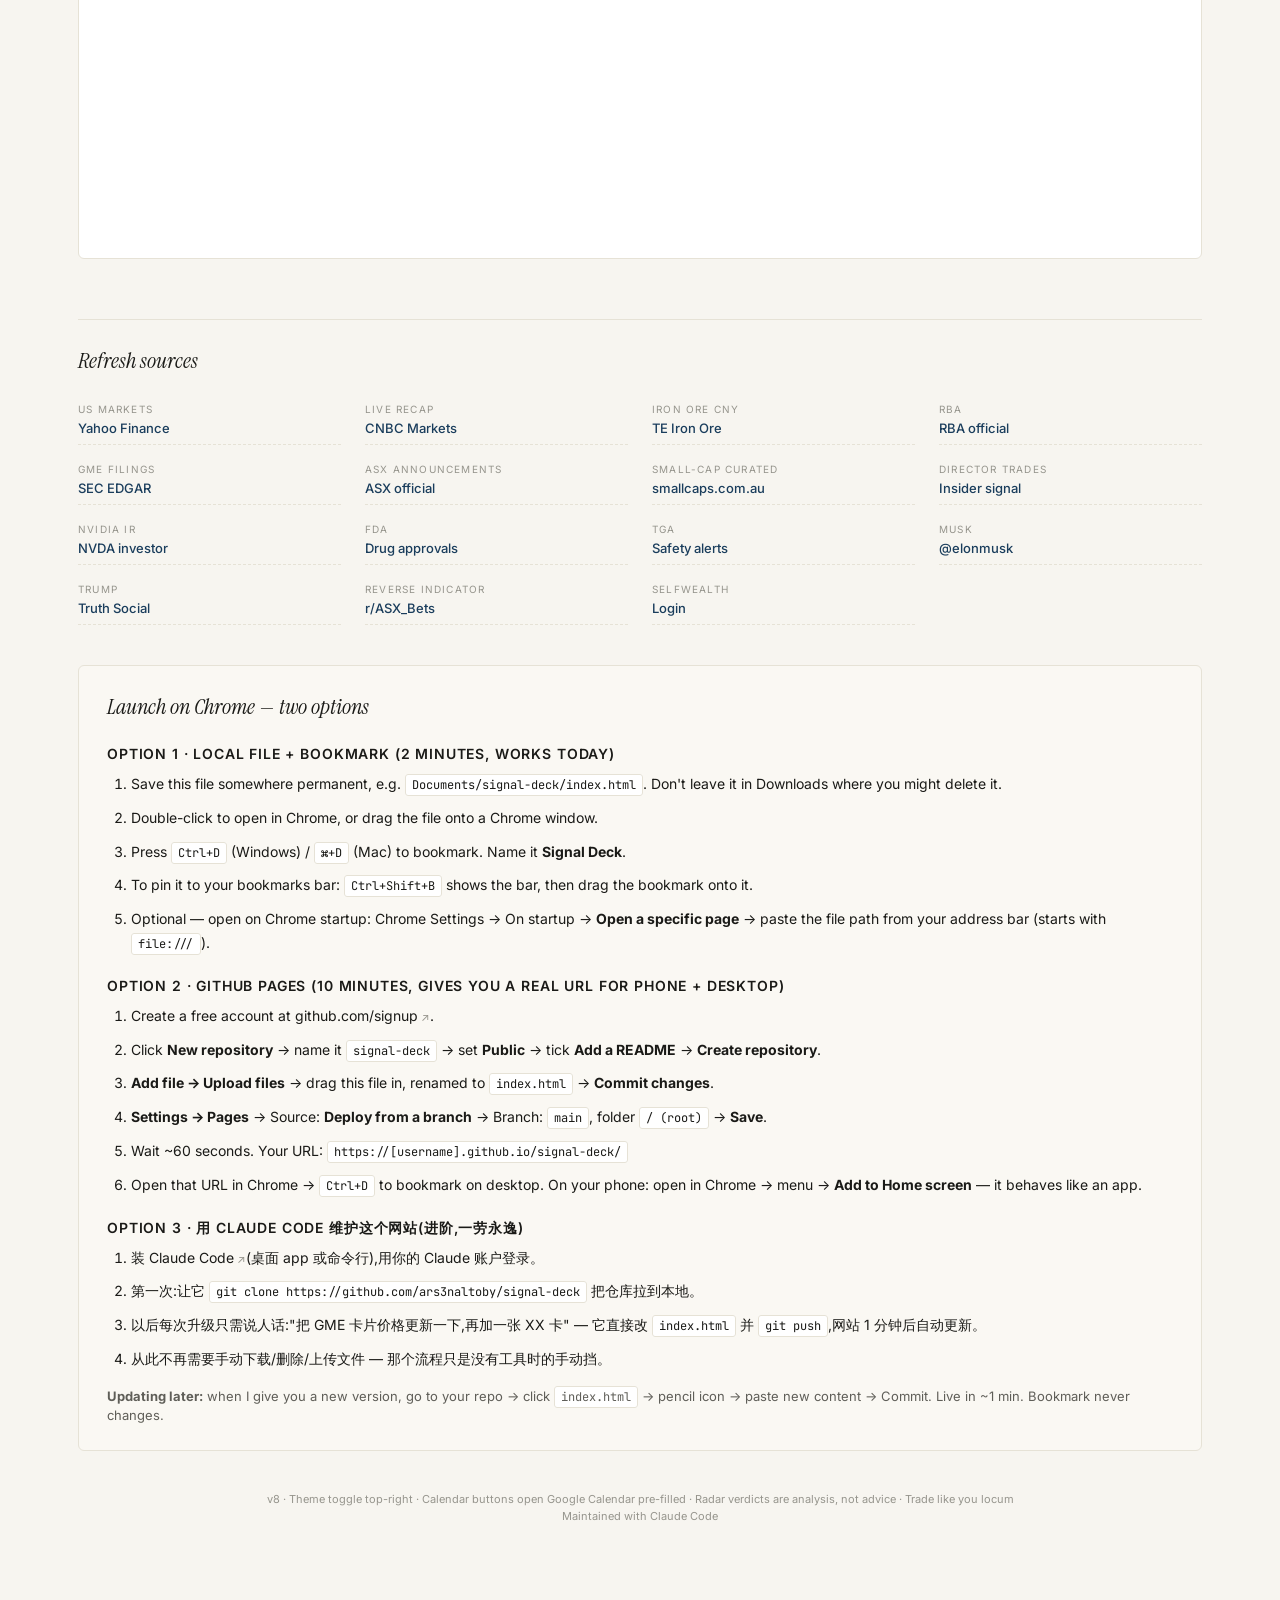
==== commit e4cd3bfe: "chore: daily refresh 2026-11-24" ====
--- a/index.html
+++ b/index.html
@@ -206,7 +206,7 @@
   <div class="right">
     <button class="theme-toggle" id="theme-toggle" onclick="toggleTheme()">◐ Theme</button>
     <div class="datestamp"><span class="live"></span><span id="live-date">—</span></div>
-    <div class="datestamp" id="build-stamp"><!--BUILD_DATE-->23 Nov 2026 · 11:28 AEST<!--/BUILD_DATE--></div>
+    <div class="datestamp" id="build-stamp"><!--BUILD_DATE-->24 Nov 2026 · 15:11 AEST<!--/BUILD_DATE--></div>
   </div>
 </header>
 
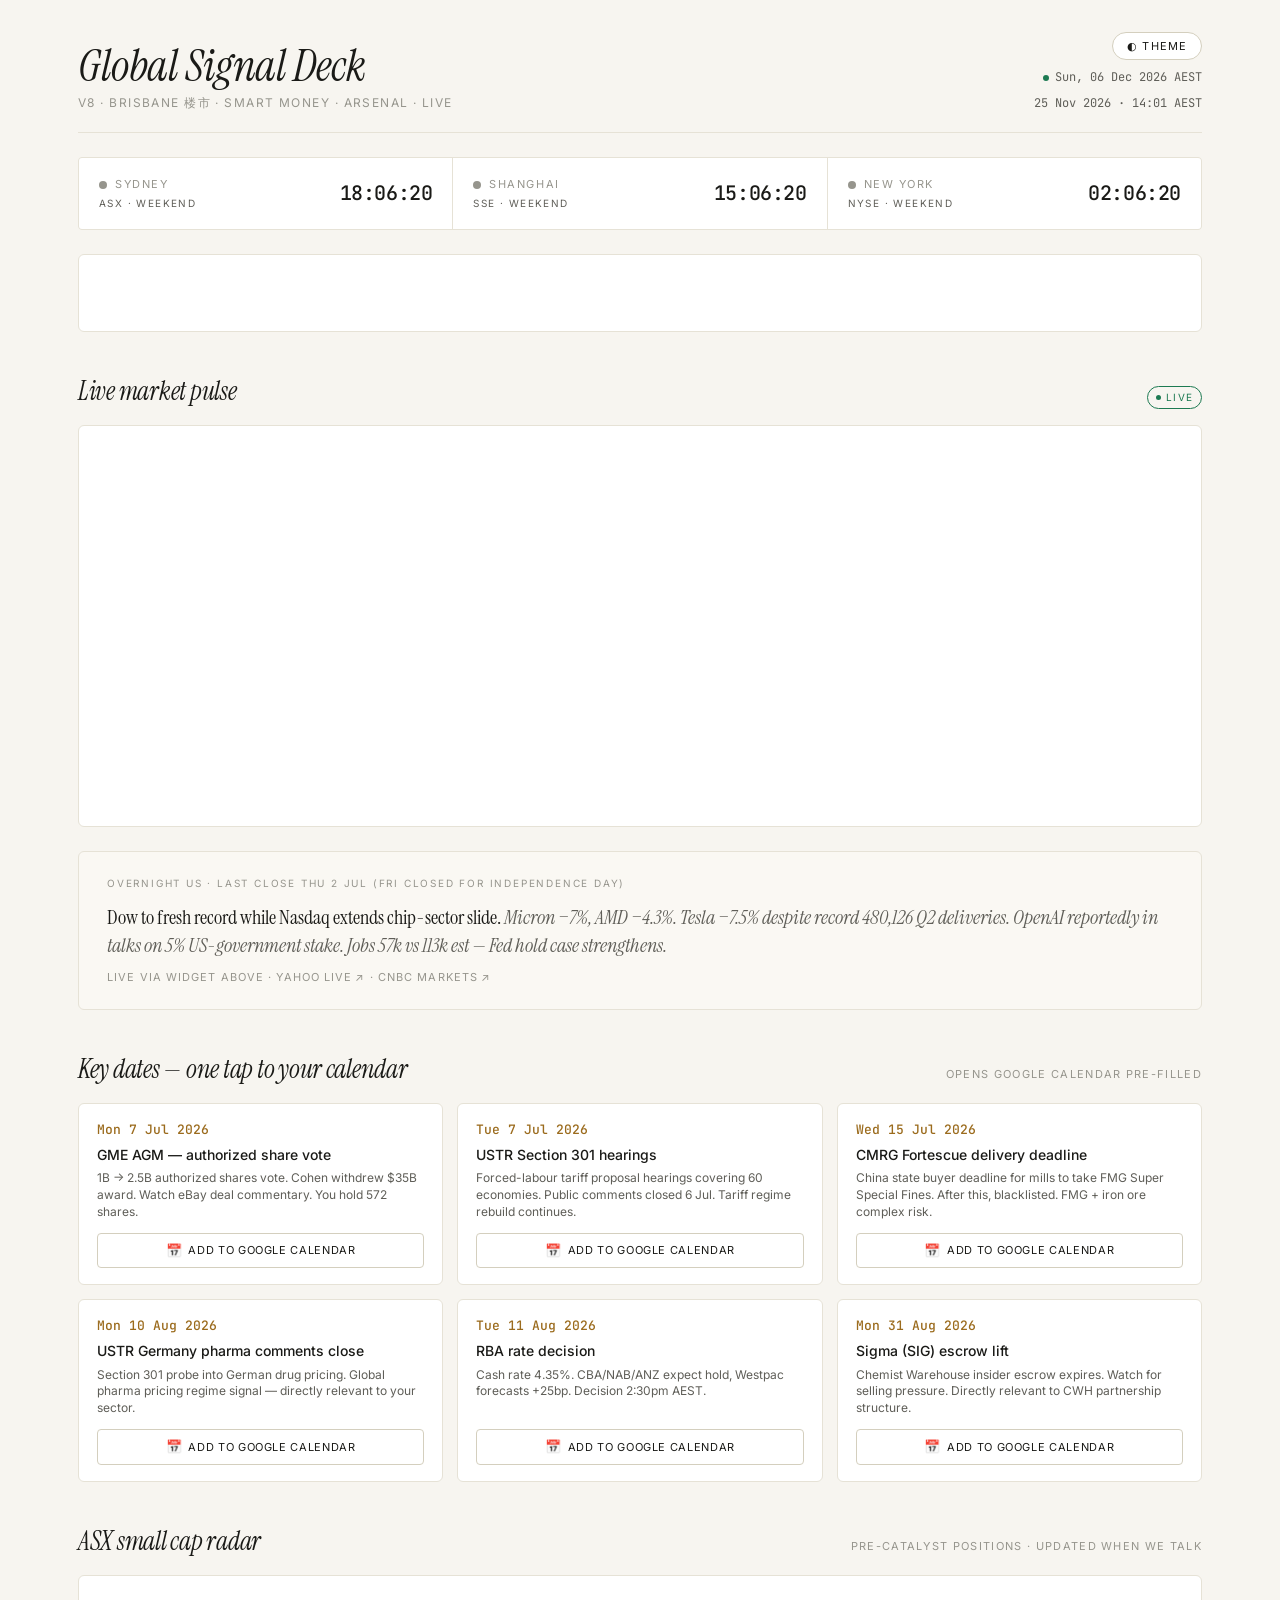
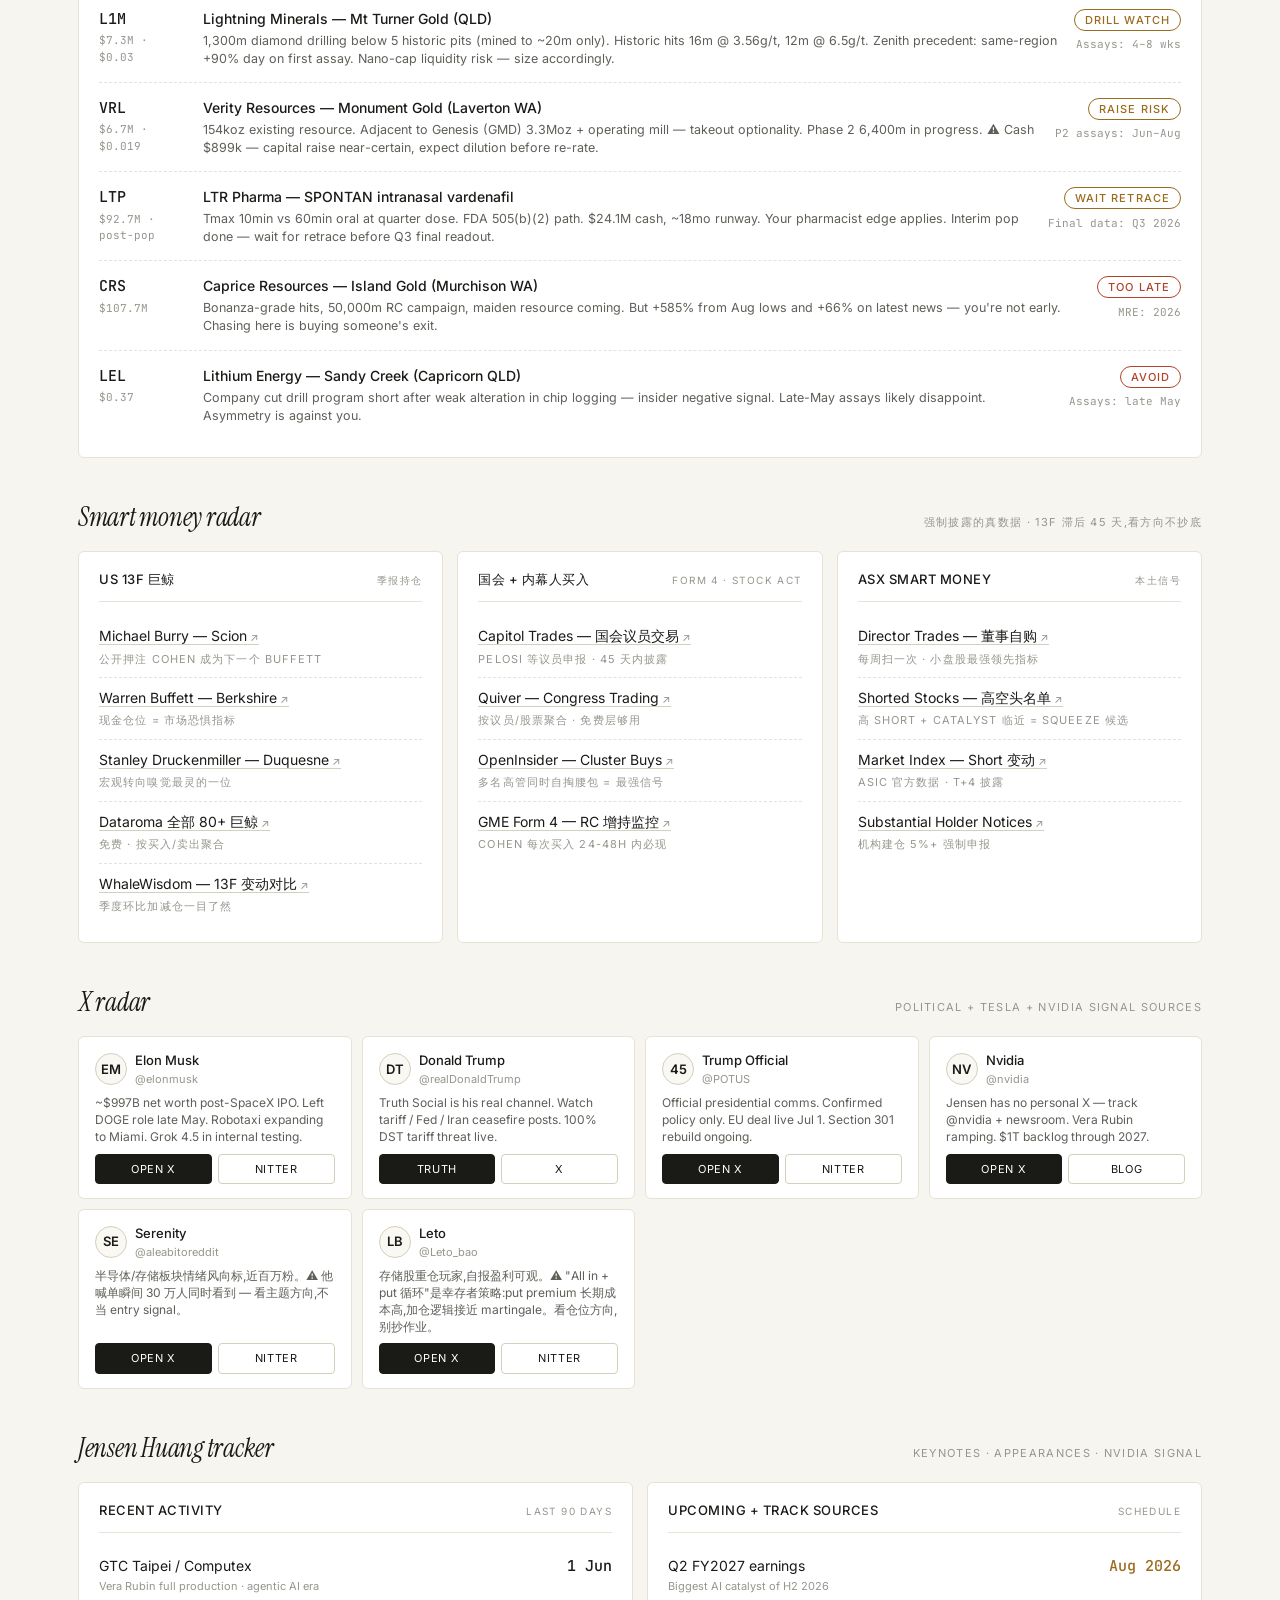
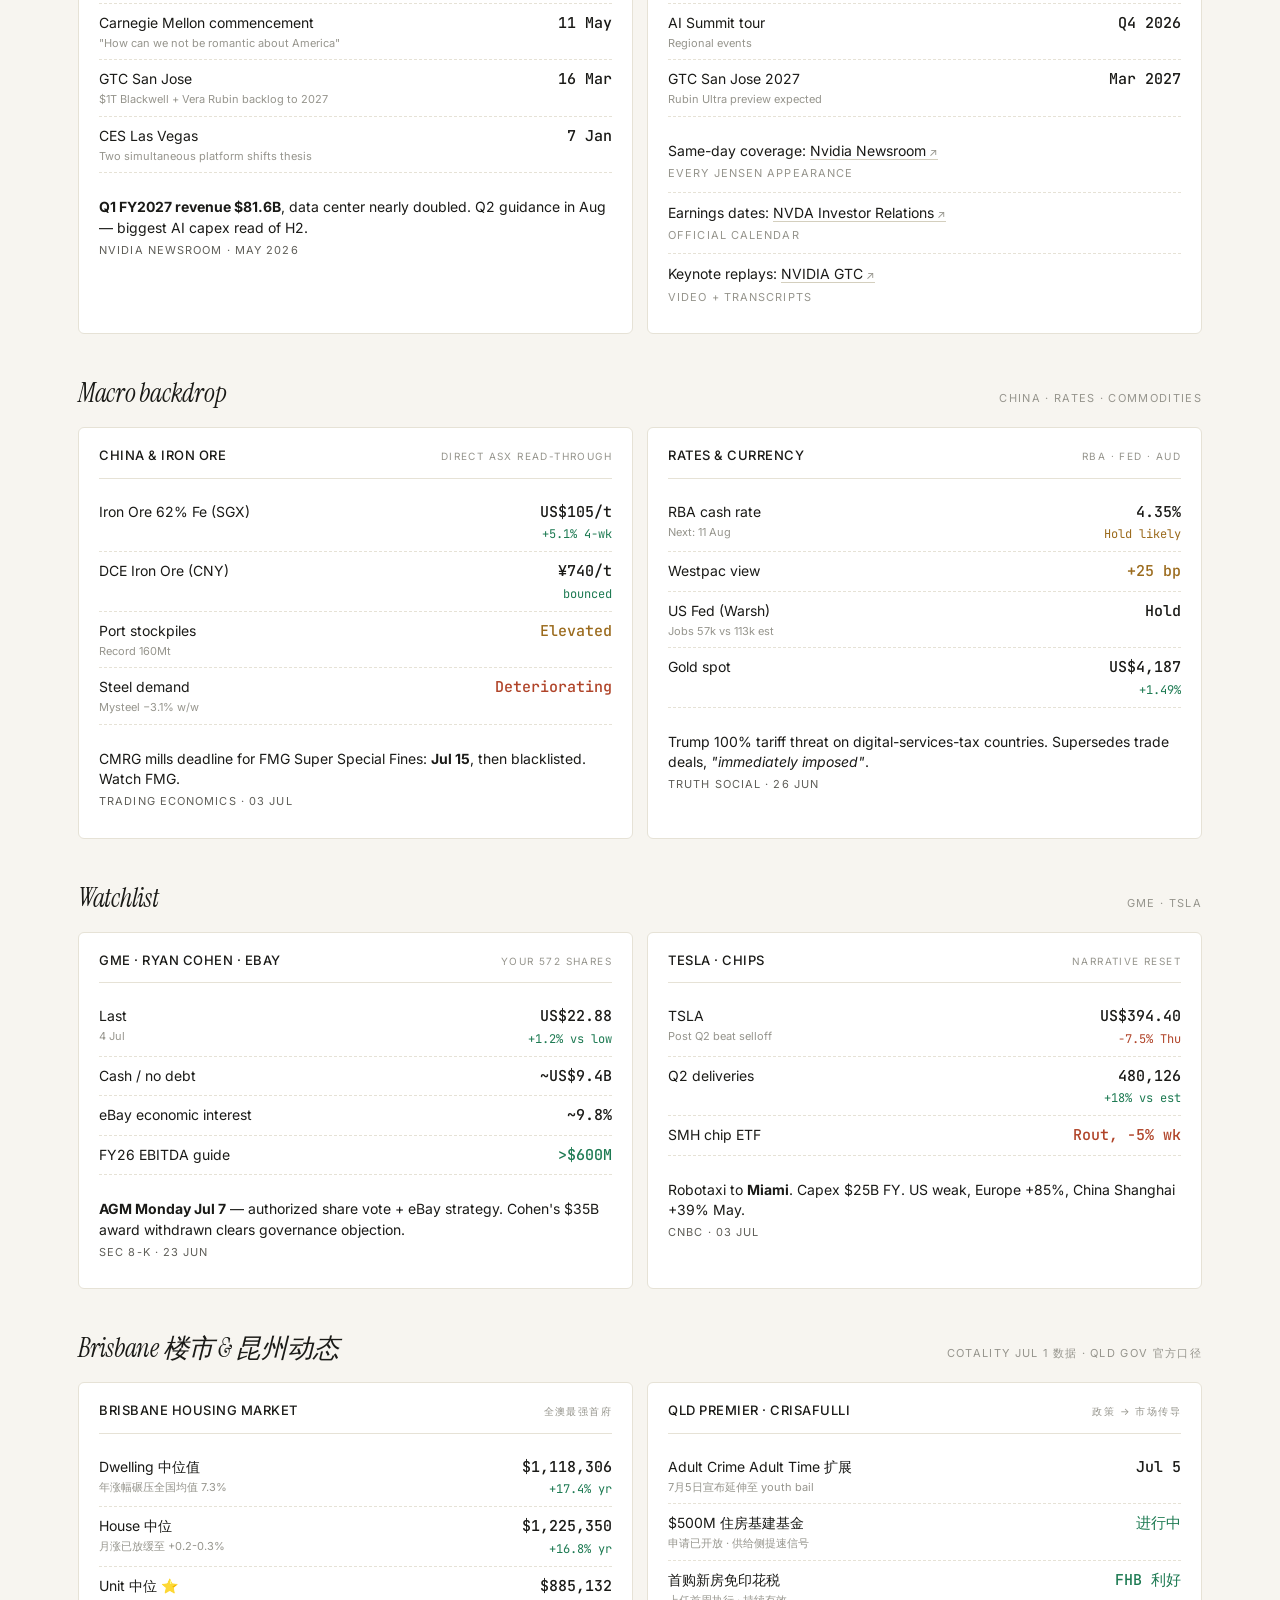
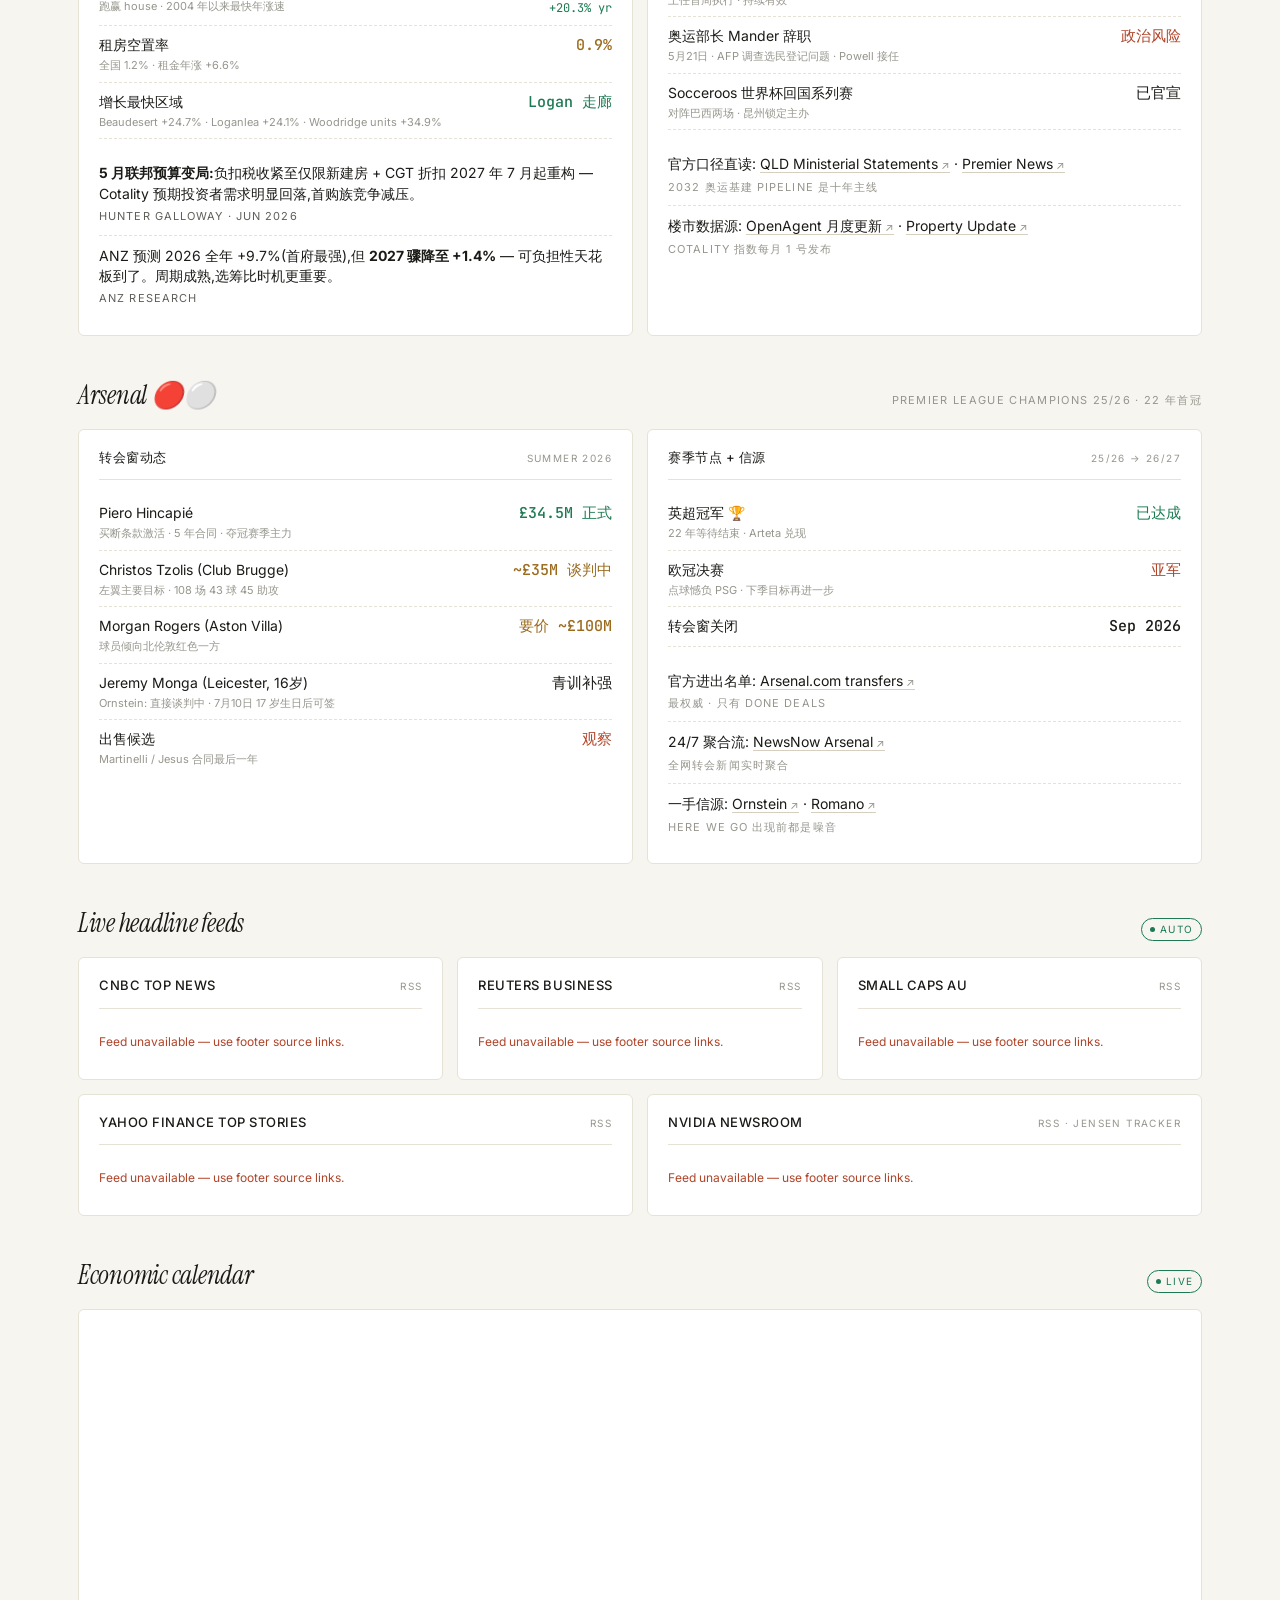
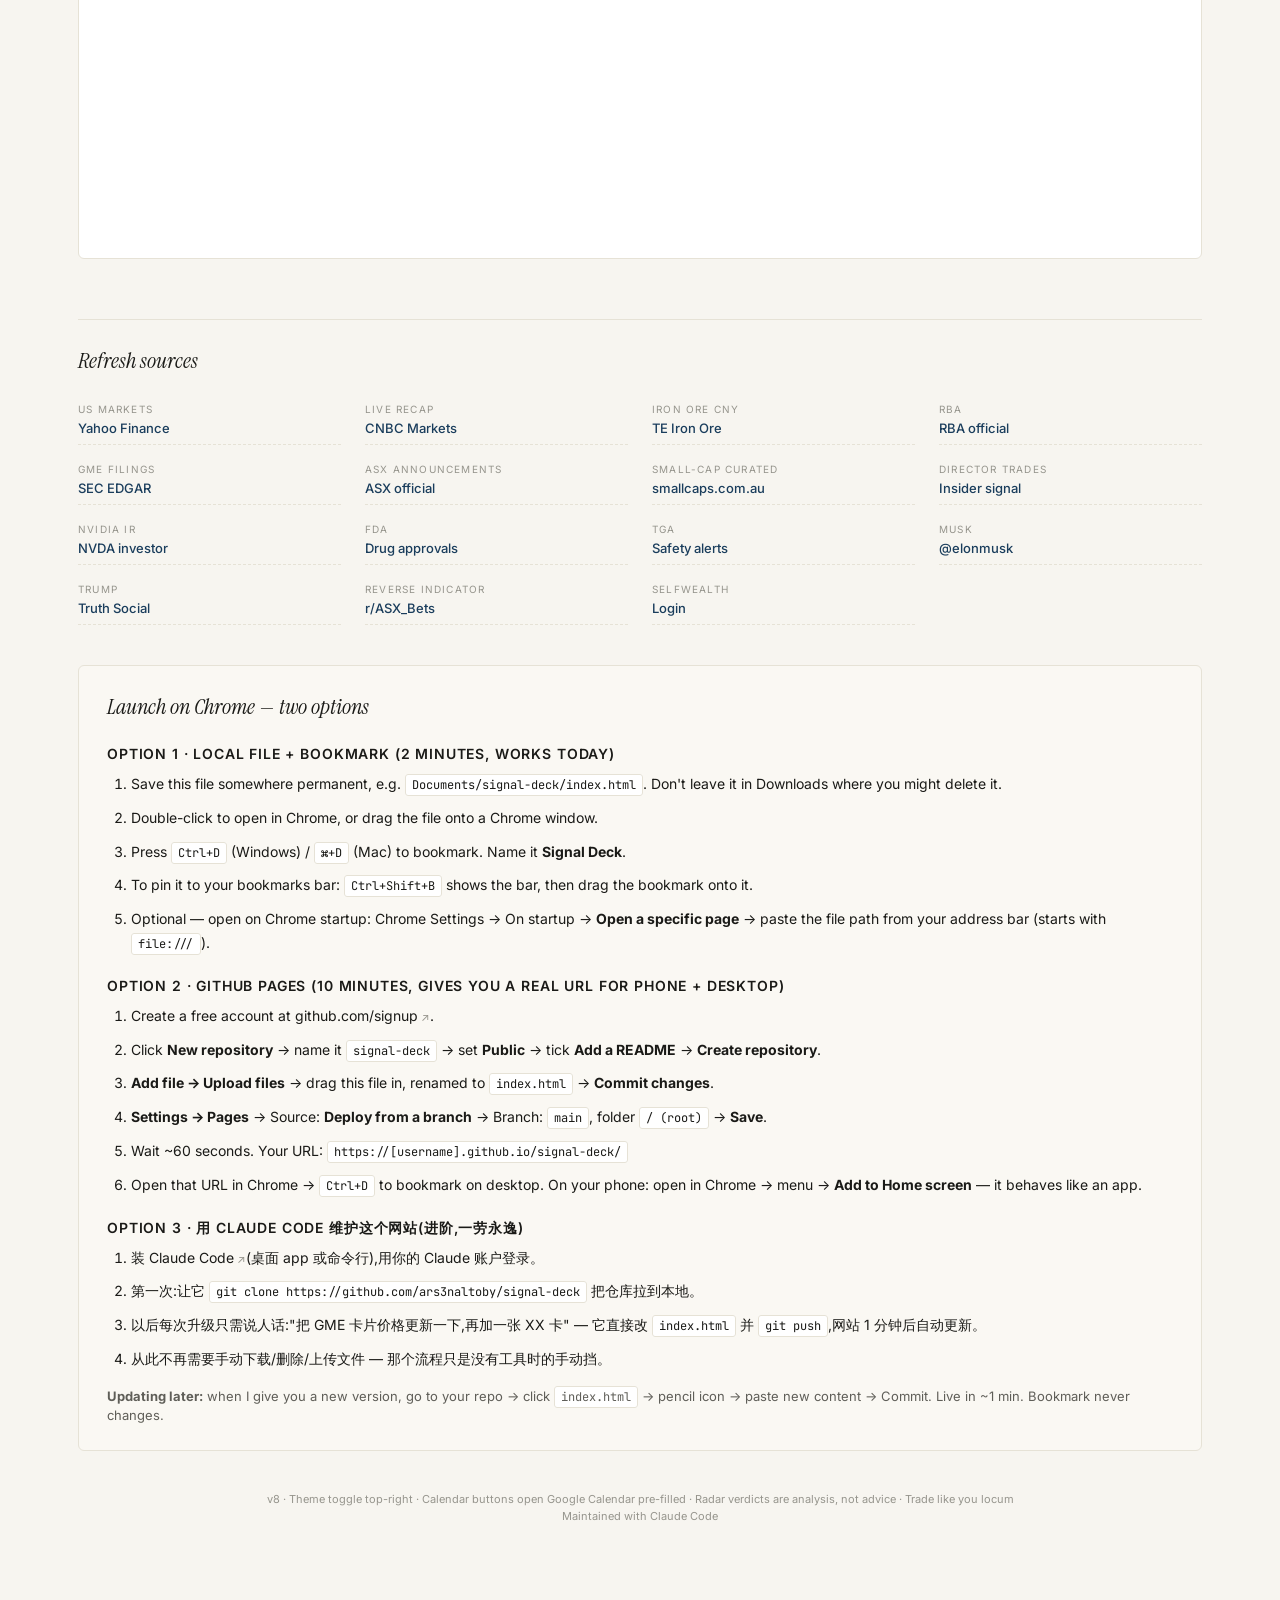
==== commit 8a6fe615: "chore: daily refresh 2026-11-25" ====
--- a/index.html
+++ b/index.html
@@ -206,7 +206,7 @@
   <div class="right">
     <button class="theme-toggle" id="theme-toggle" onclick="toggleTheme()">◐ Theme</button>
     <div class="datestamp"><span class="live"></span><span id="live-date">—</span></div>
-    <div class="datestamp" id="build-stamp"><!--BUILD_DATE-->24 Nov 2026 · 15:11 AEST<!--/BUILD_DATE--></div>
+    <div class="datestamp" id="build-stamp"><!--BUILD_DATE-->25 Nov 2026 · 14:01 AEST<!--/BUILD_DATE--></div>
   </div>
 </header>
 
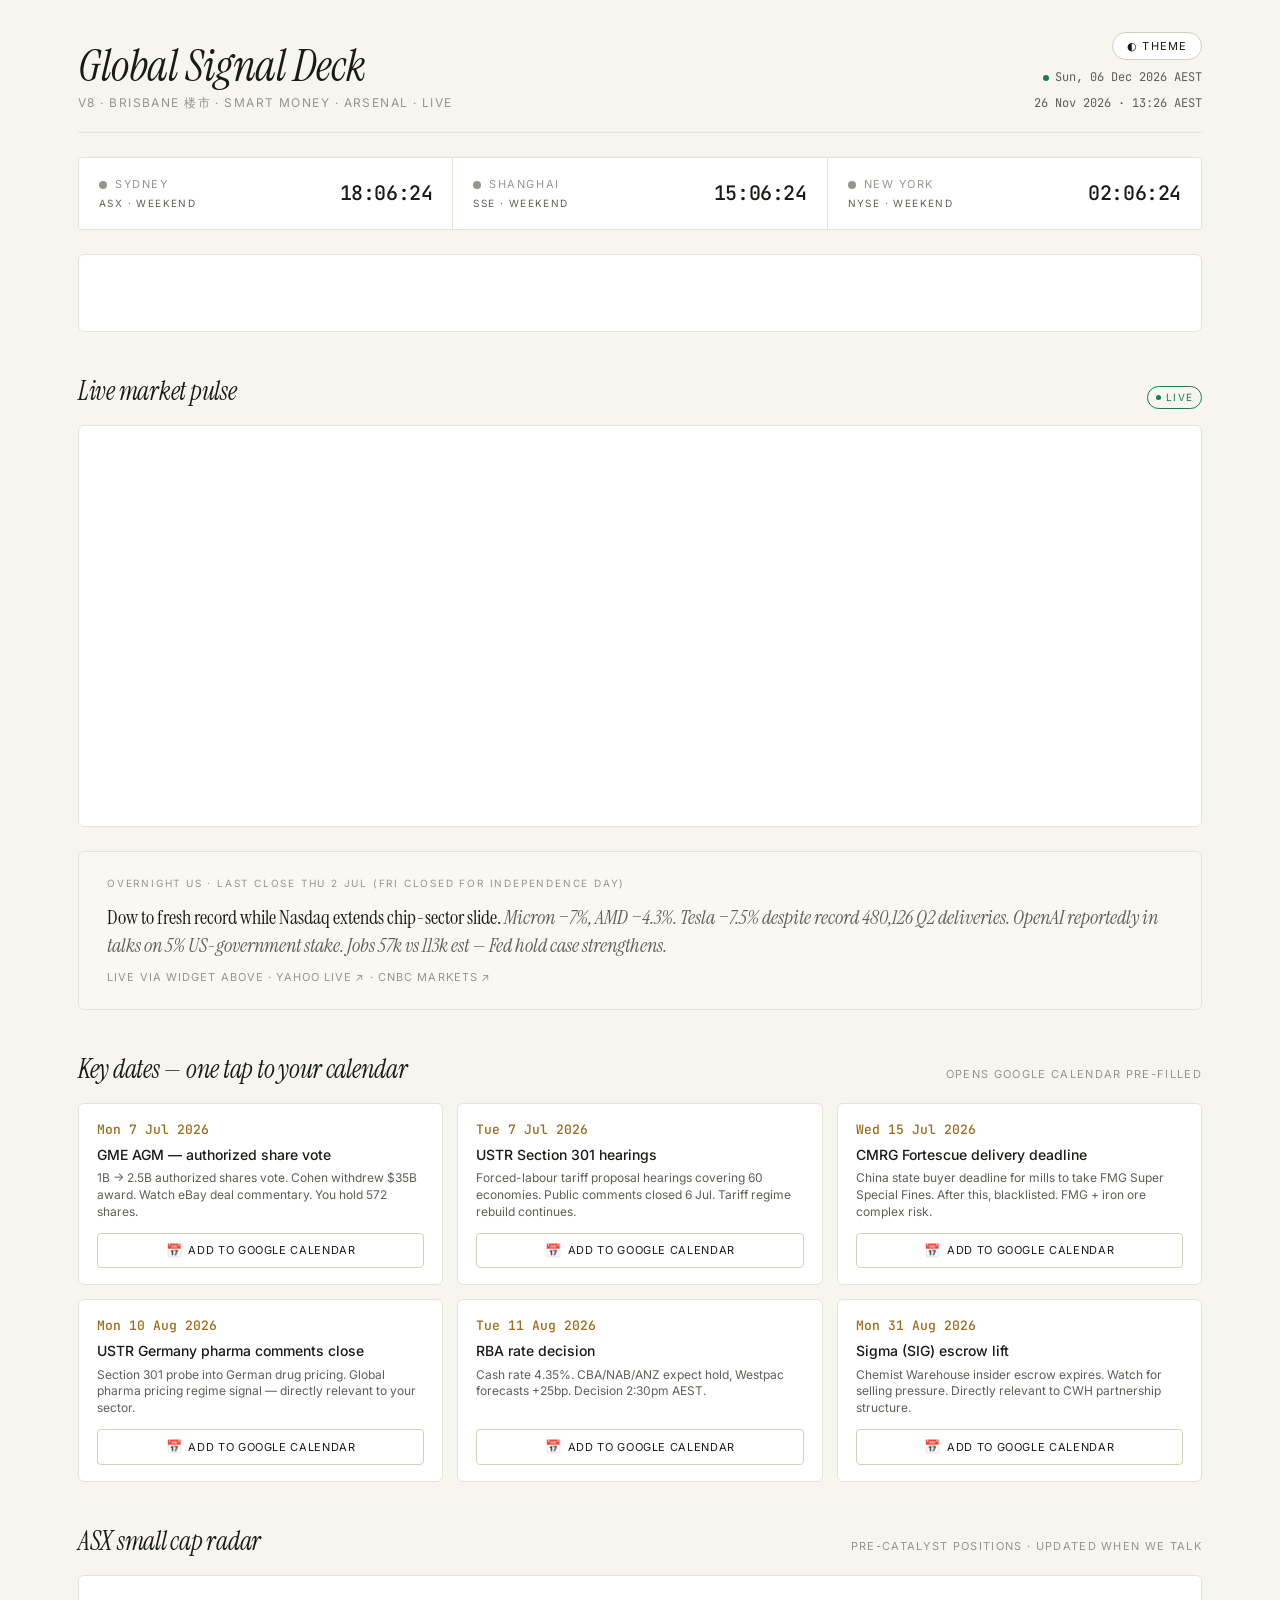
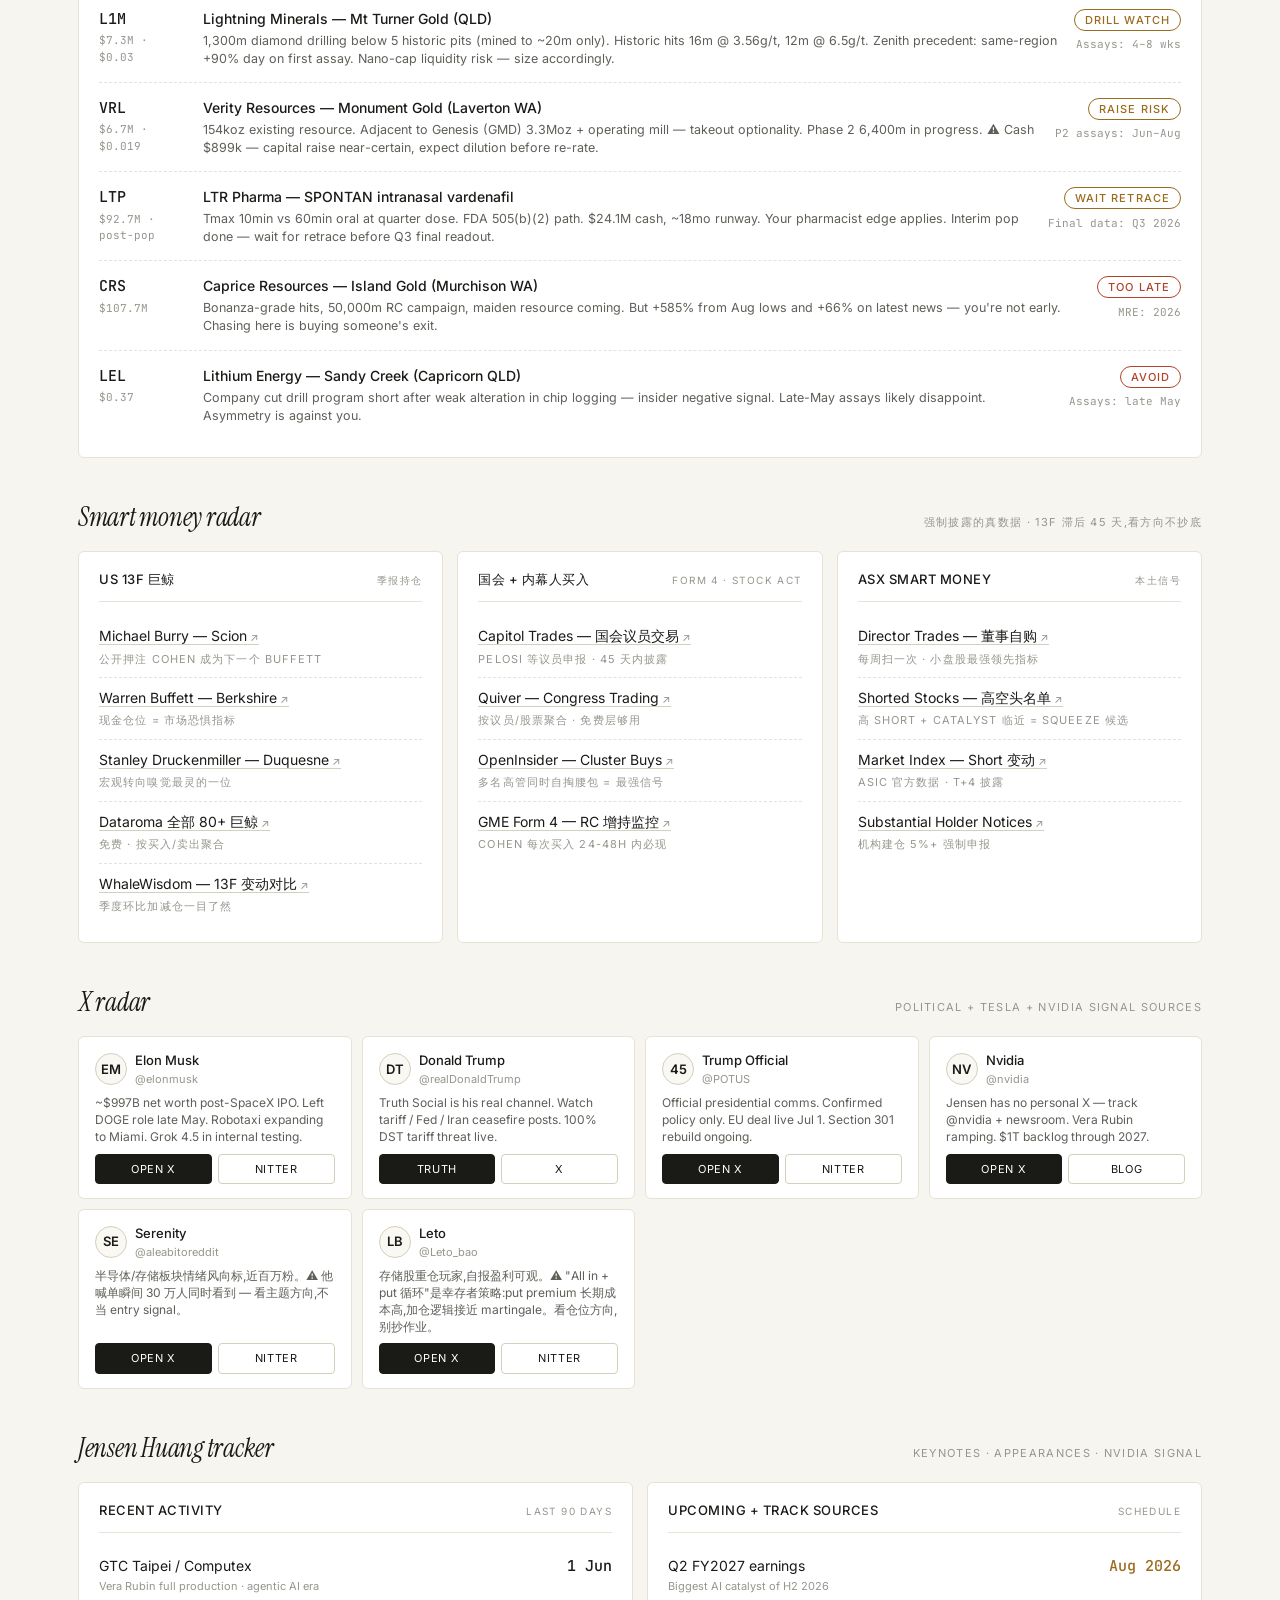
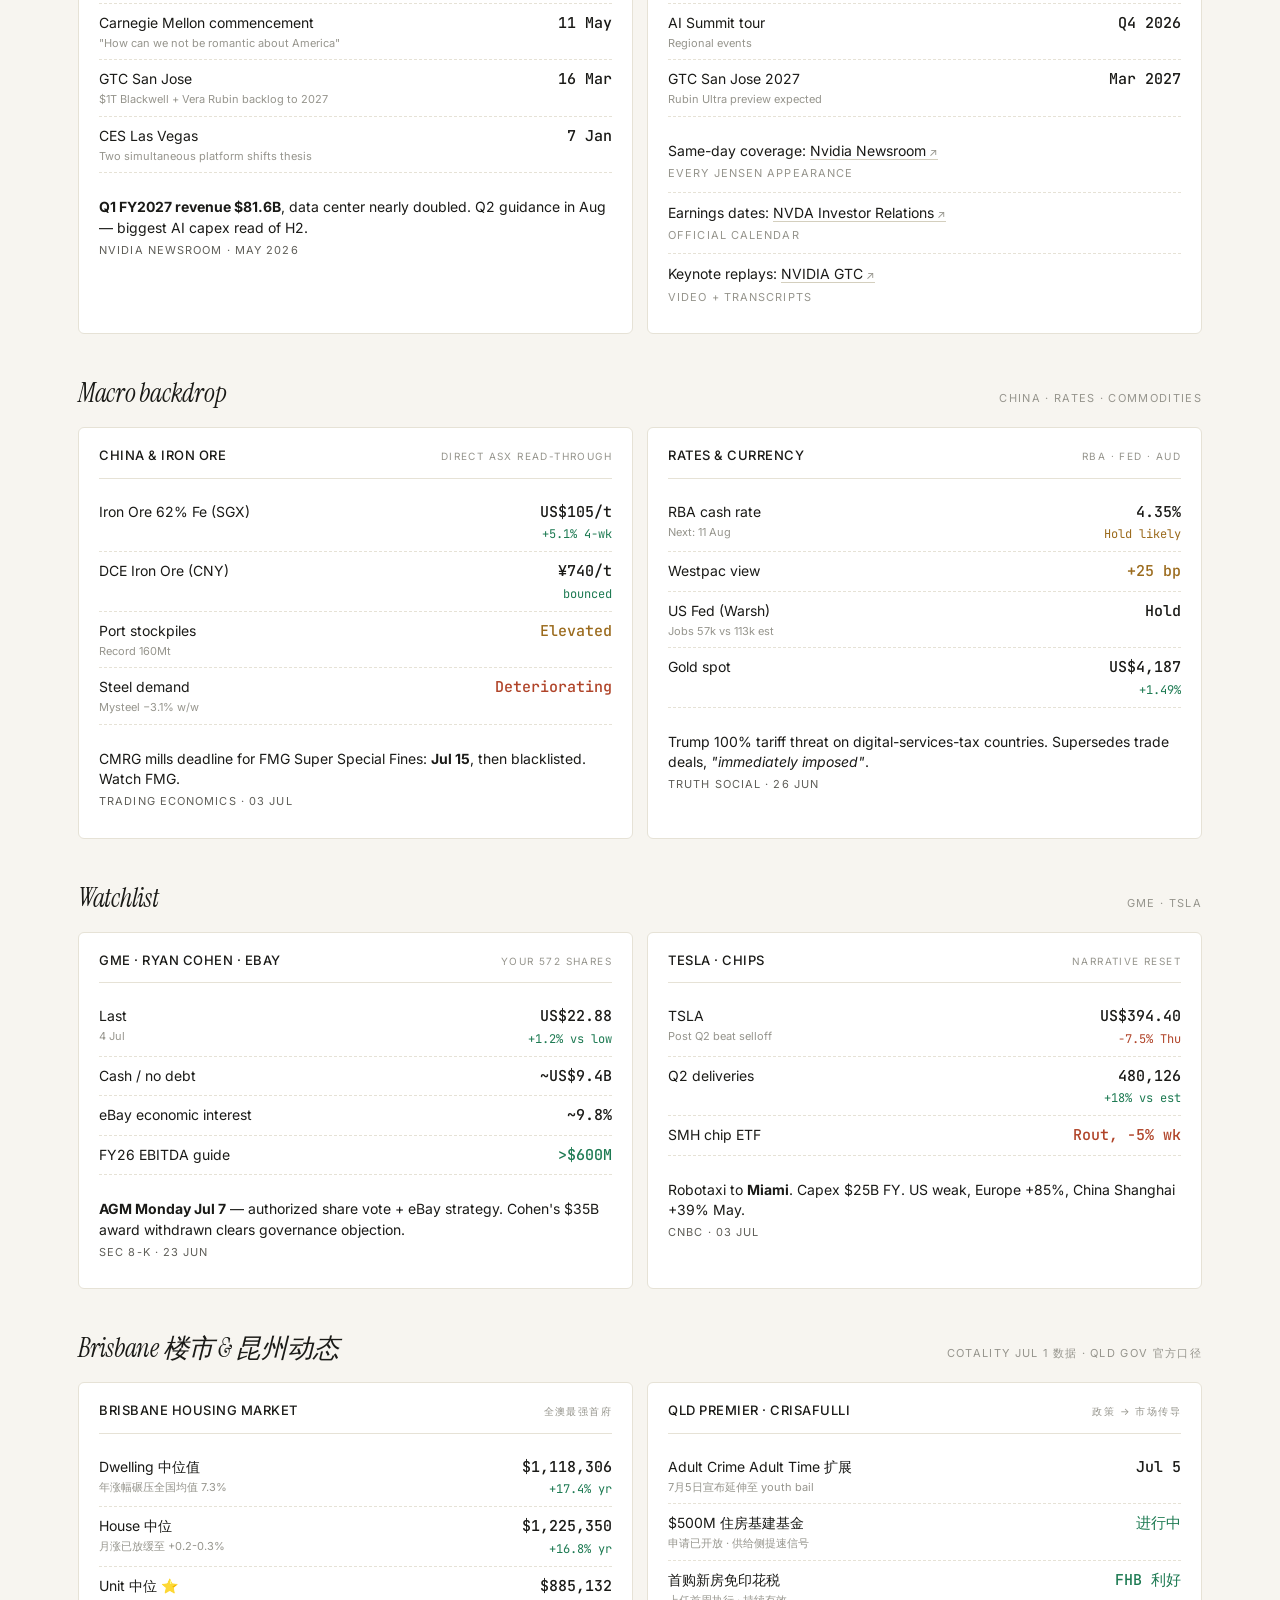
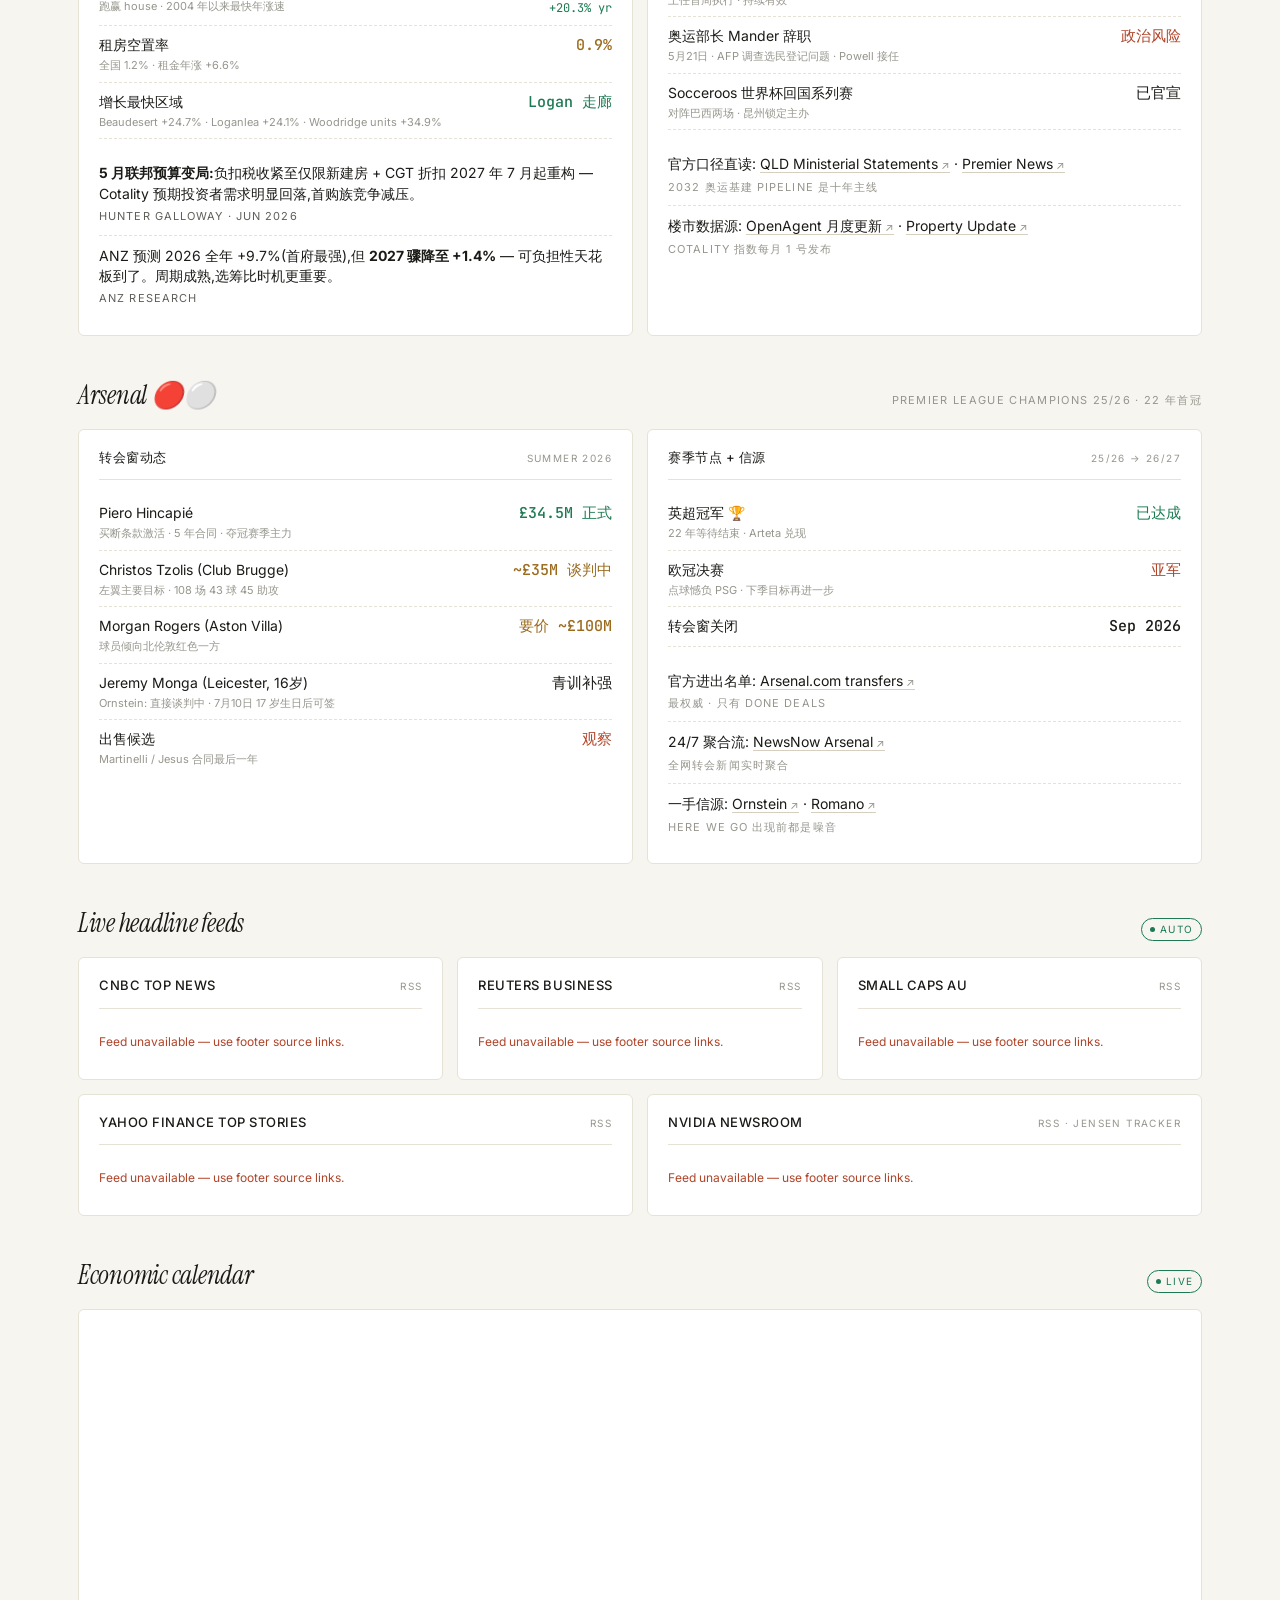
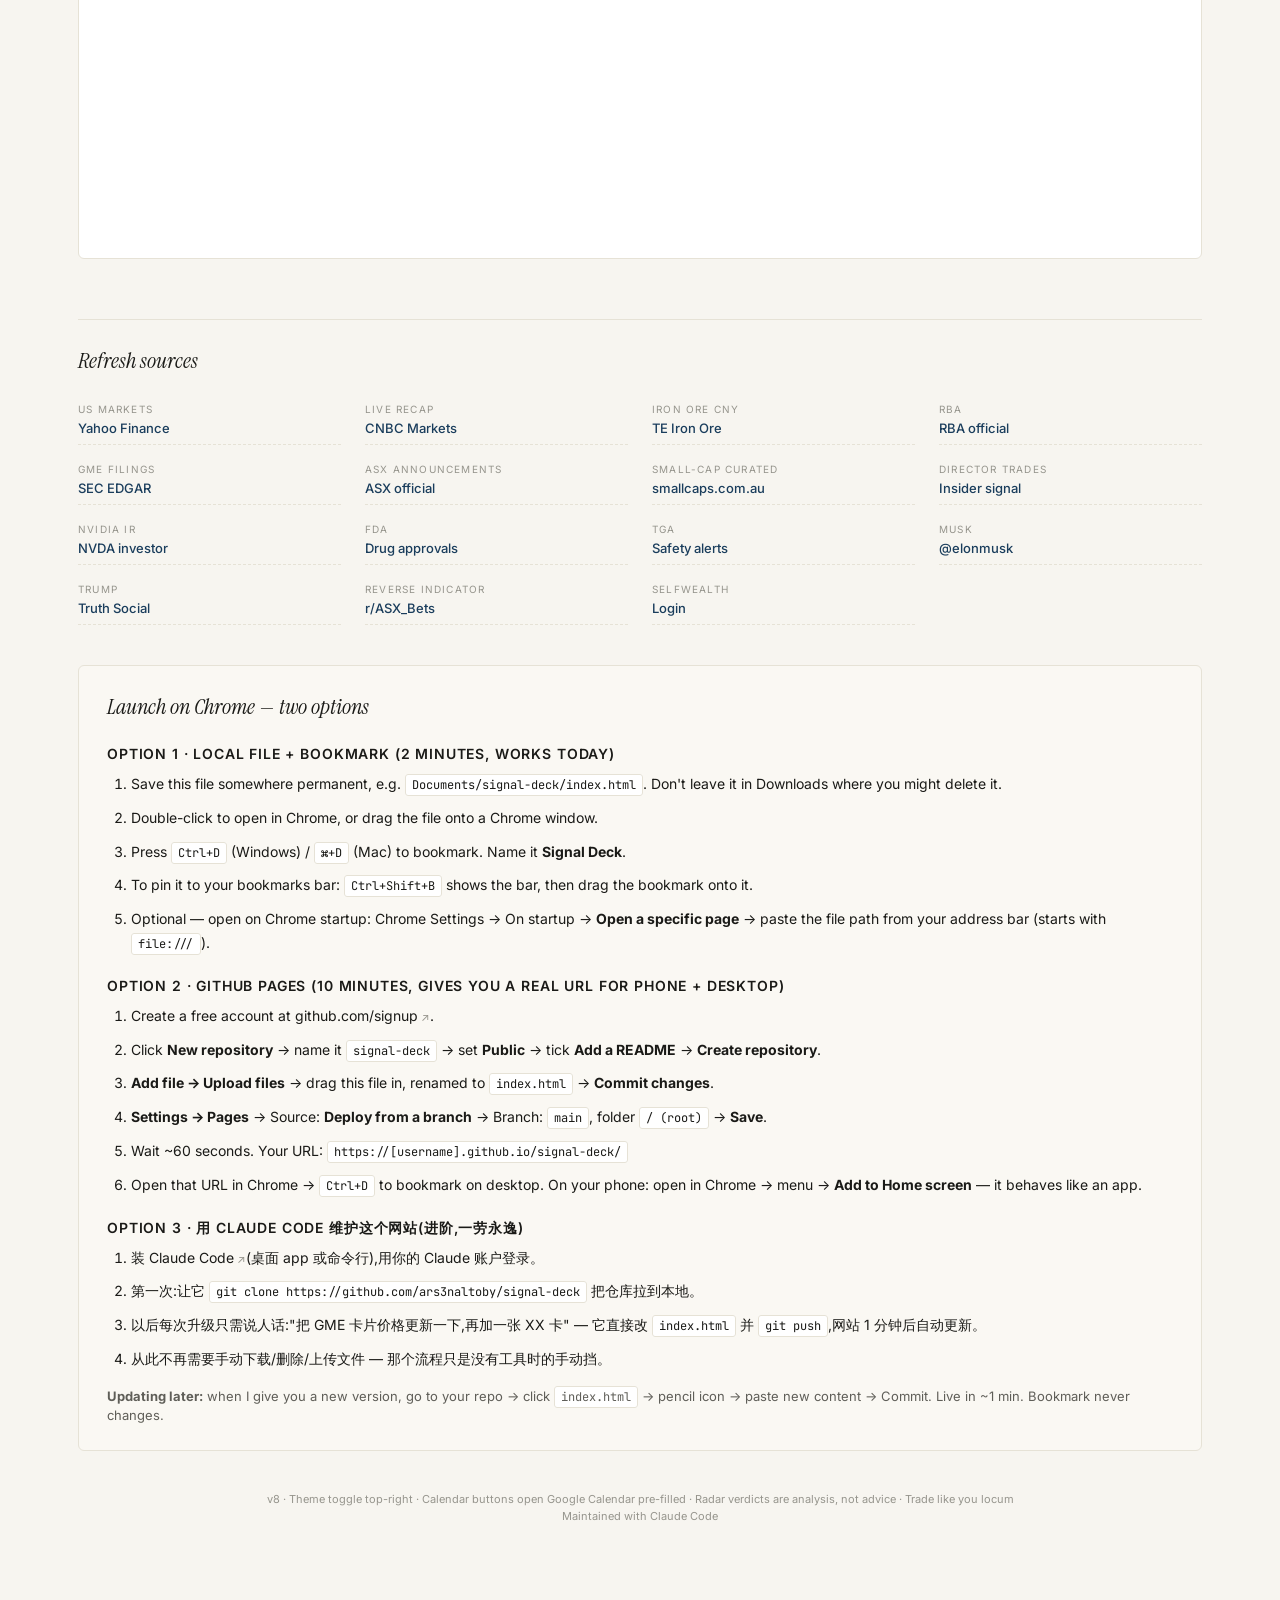
==== commit da1251f4: "chore: daily refresh 2026-11-26" ====
--- a/index.html
+++ b/index.html
@@ -206,7 +206,7 @@
   <div class="right">
     <button class="theme-toggle" id="theme-toggle" onclick="toggleTheme()">◐ Theme</button>
     <div class="datestamp"><span class="live"></span><span id="live-date">—</span></div>
-    <div class="datestamp" id="build-stamp"><!--BUILD_DATE-->25 Nov 2026 · 14:01 AEST<!--/BUILD_DATE--></div>
+    <div class="datestamp" id="build-stamp"><!--BUILD_DATE-->26 Nov 2026 · 13:26 AEST<!--/BUILD_DATE--></div>
   </div>
 </header>
 
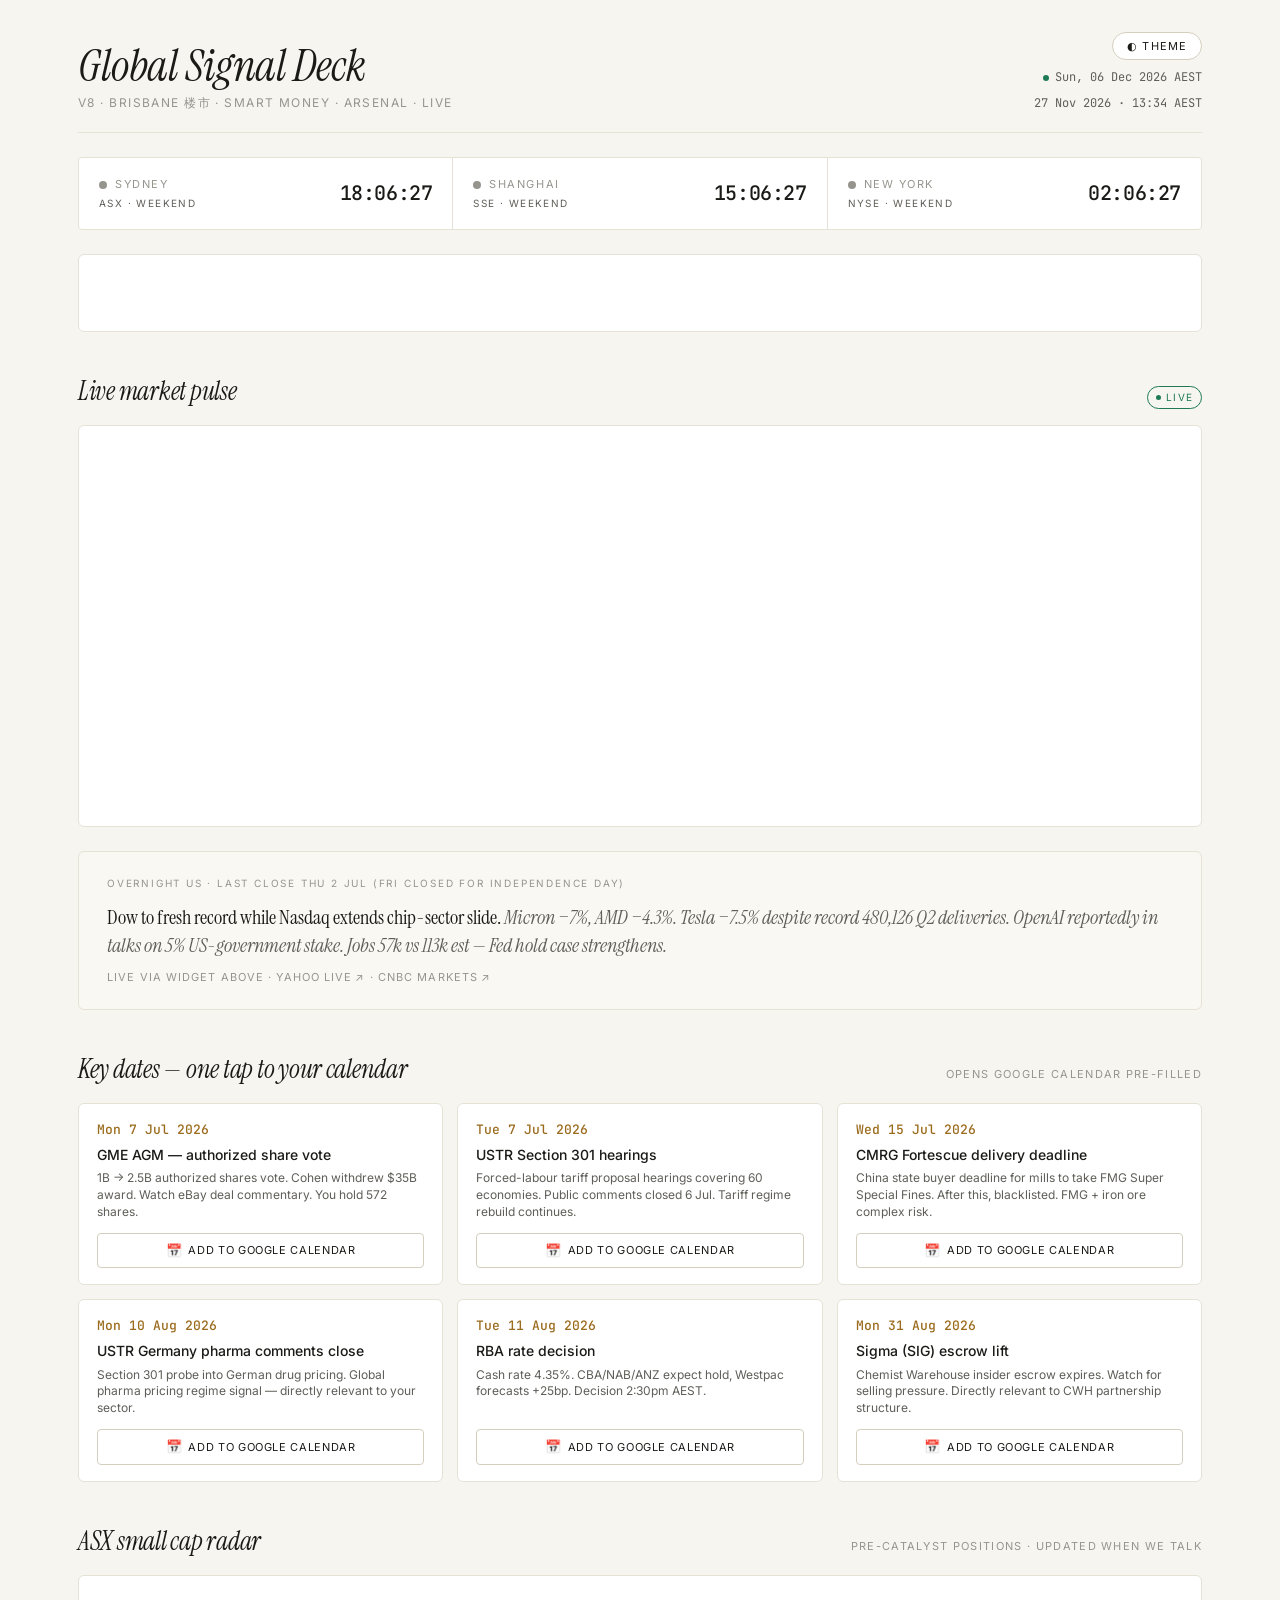
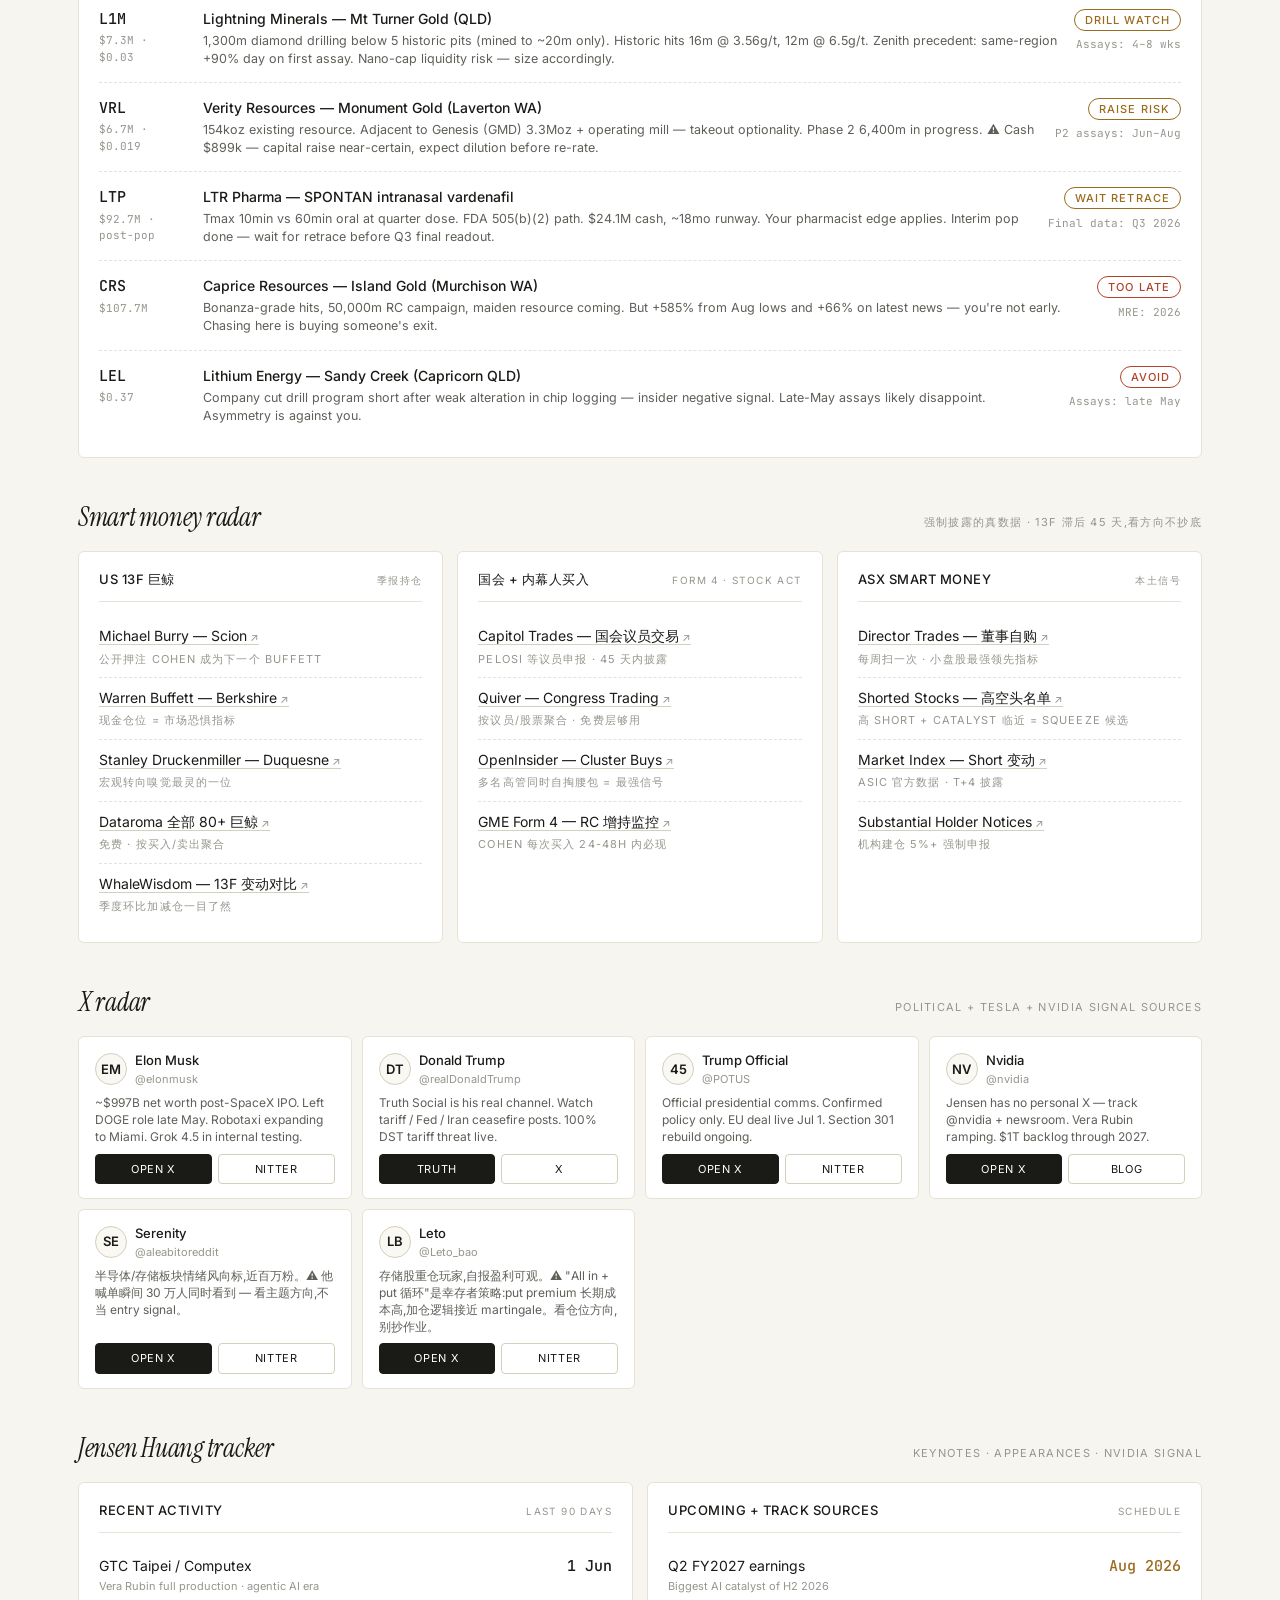
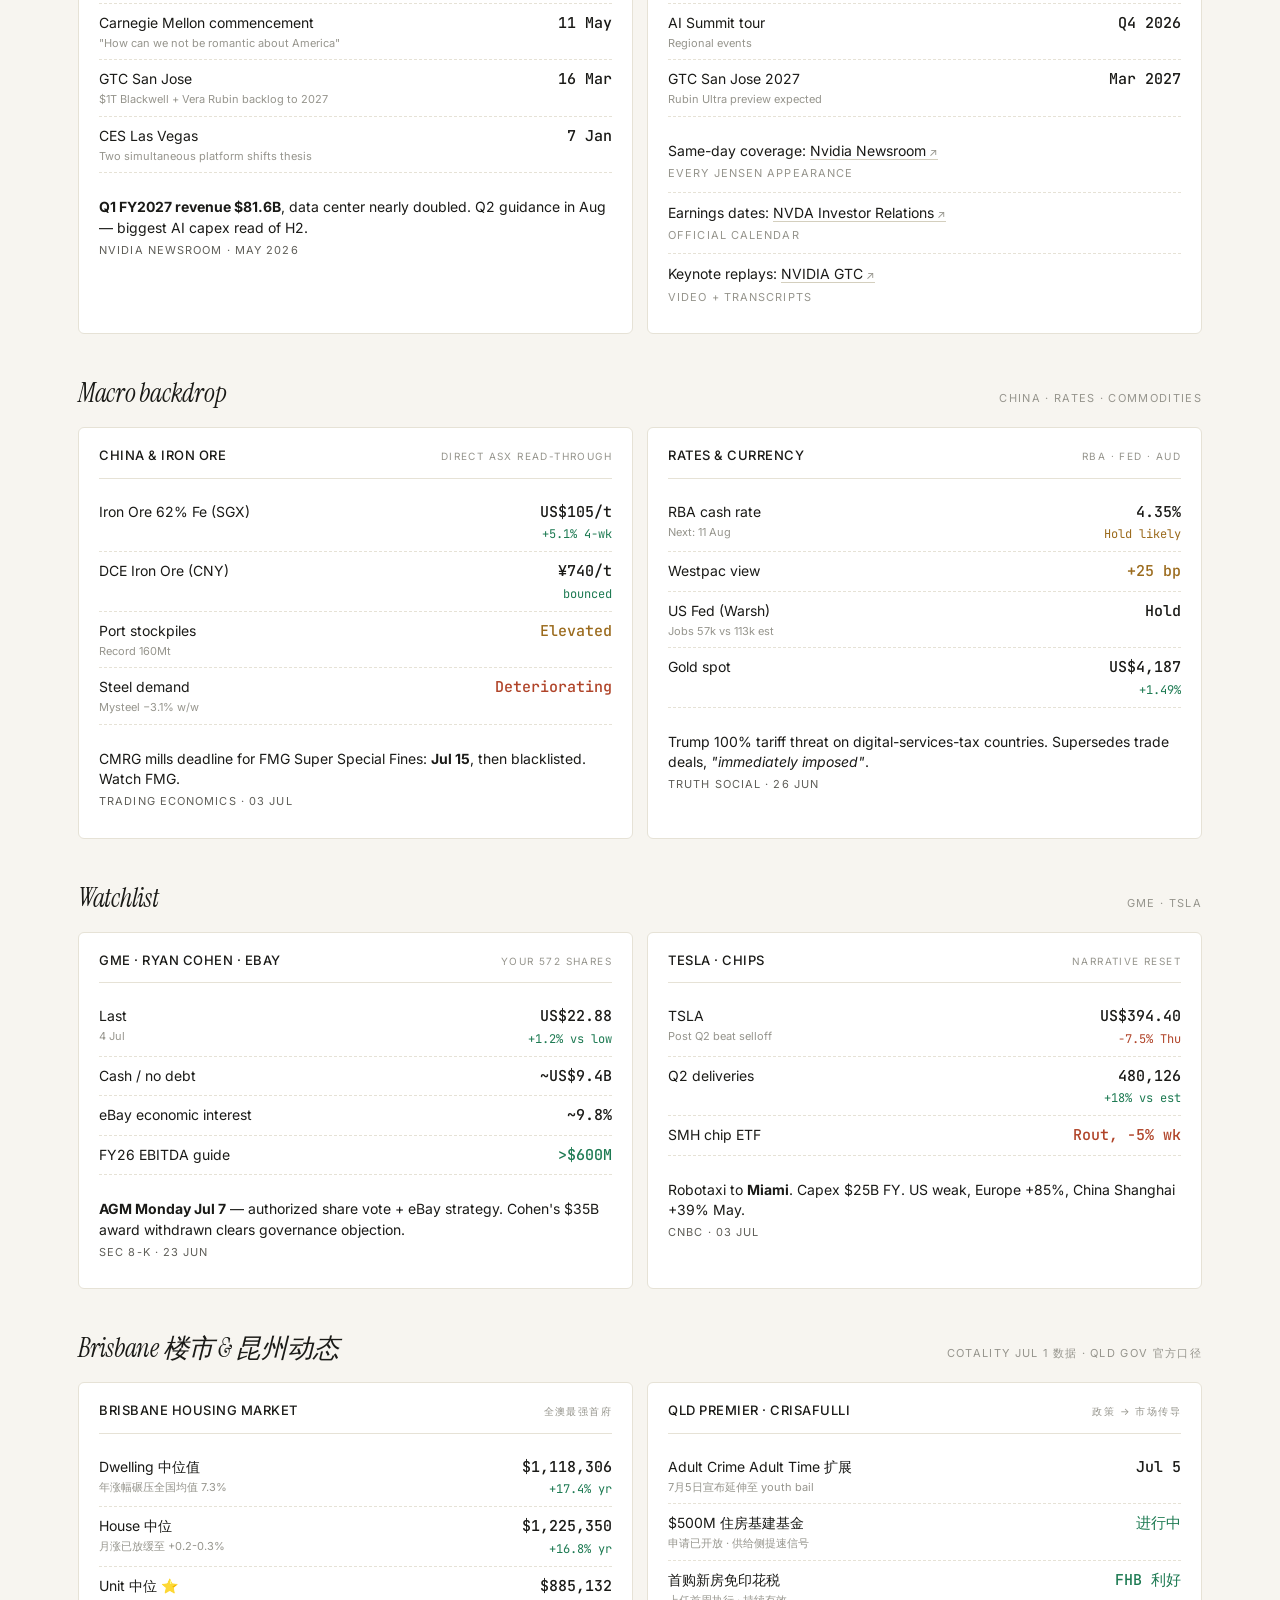
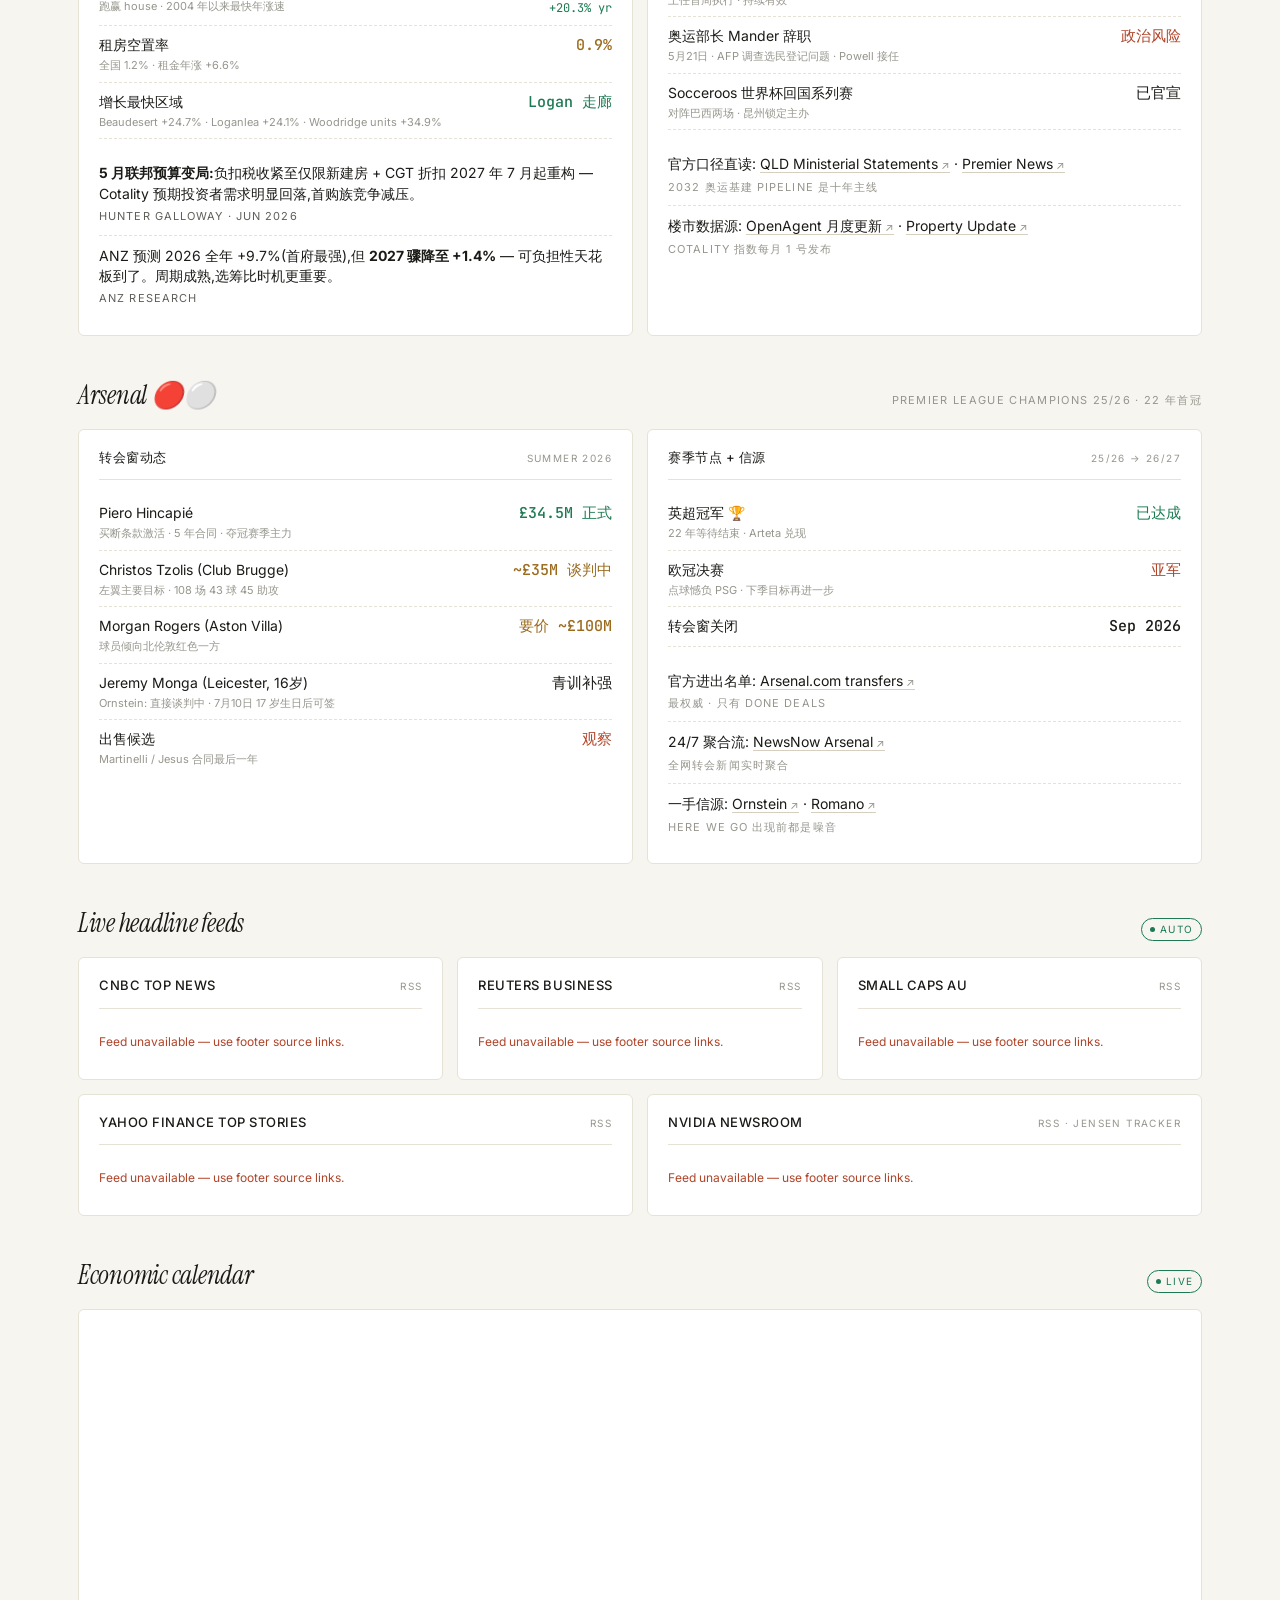
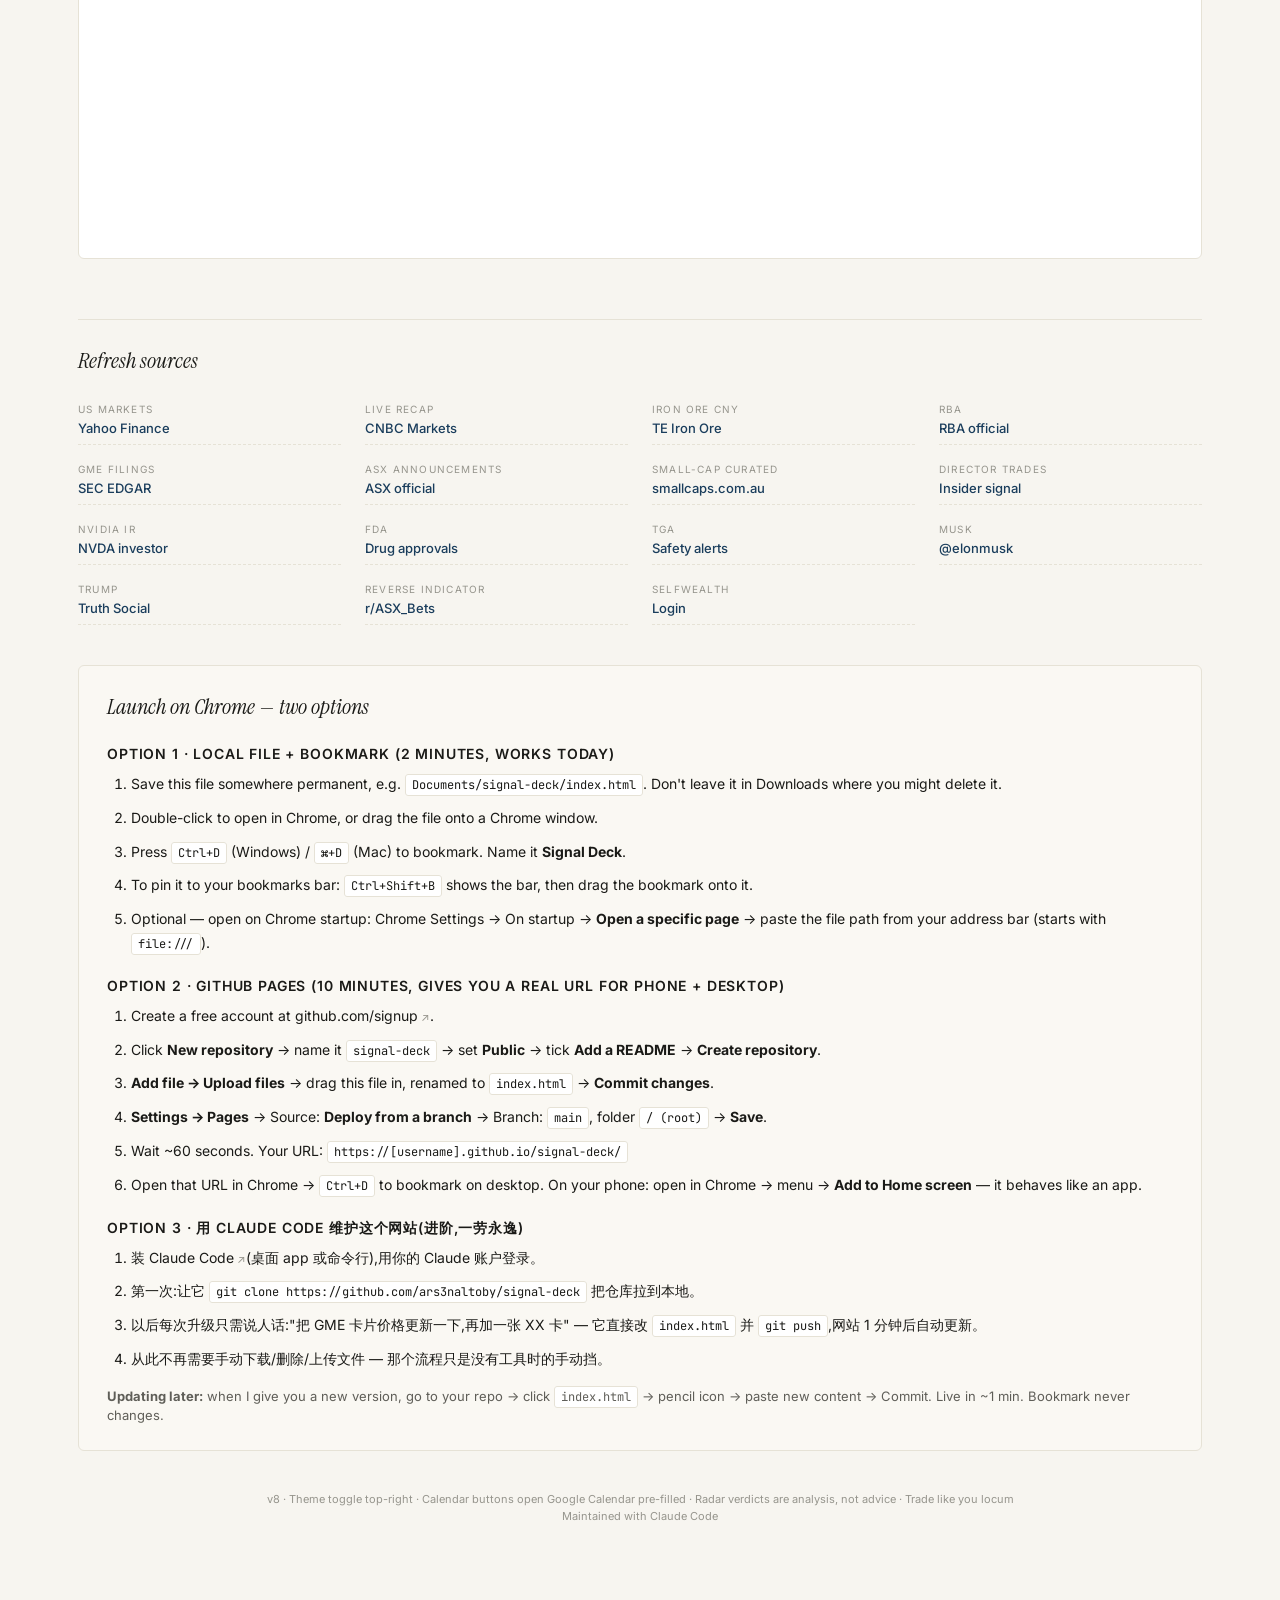
==== commit bc9c954a: "chore: daily refresh 2026-11-27" ====
--- a/index.html
+++ b/index.html
@@ -206,7 +206,7 @@
   <div class="right">
     <button class="theme-toggle" id="theme-toggle" onclick="toggleTheme()">◐ Theme</button>
     <div class="datestamp"><span class="live"></span><span id="live-date">—</span></div>
-    <div class="datestamp" id="build-stamp"><!--BUILD_DATE-->26 Nov 2026 · 13:26 AEST<!--/BUILD_DATE--></div>
+    <div class="datestamp" id="build-stamp"><!--BUILD_DATE-->27 Nov 2026 · 13:34 AEST<!--/BUILD_DATE--></div>
   </div>
 </header>
 
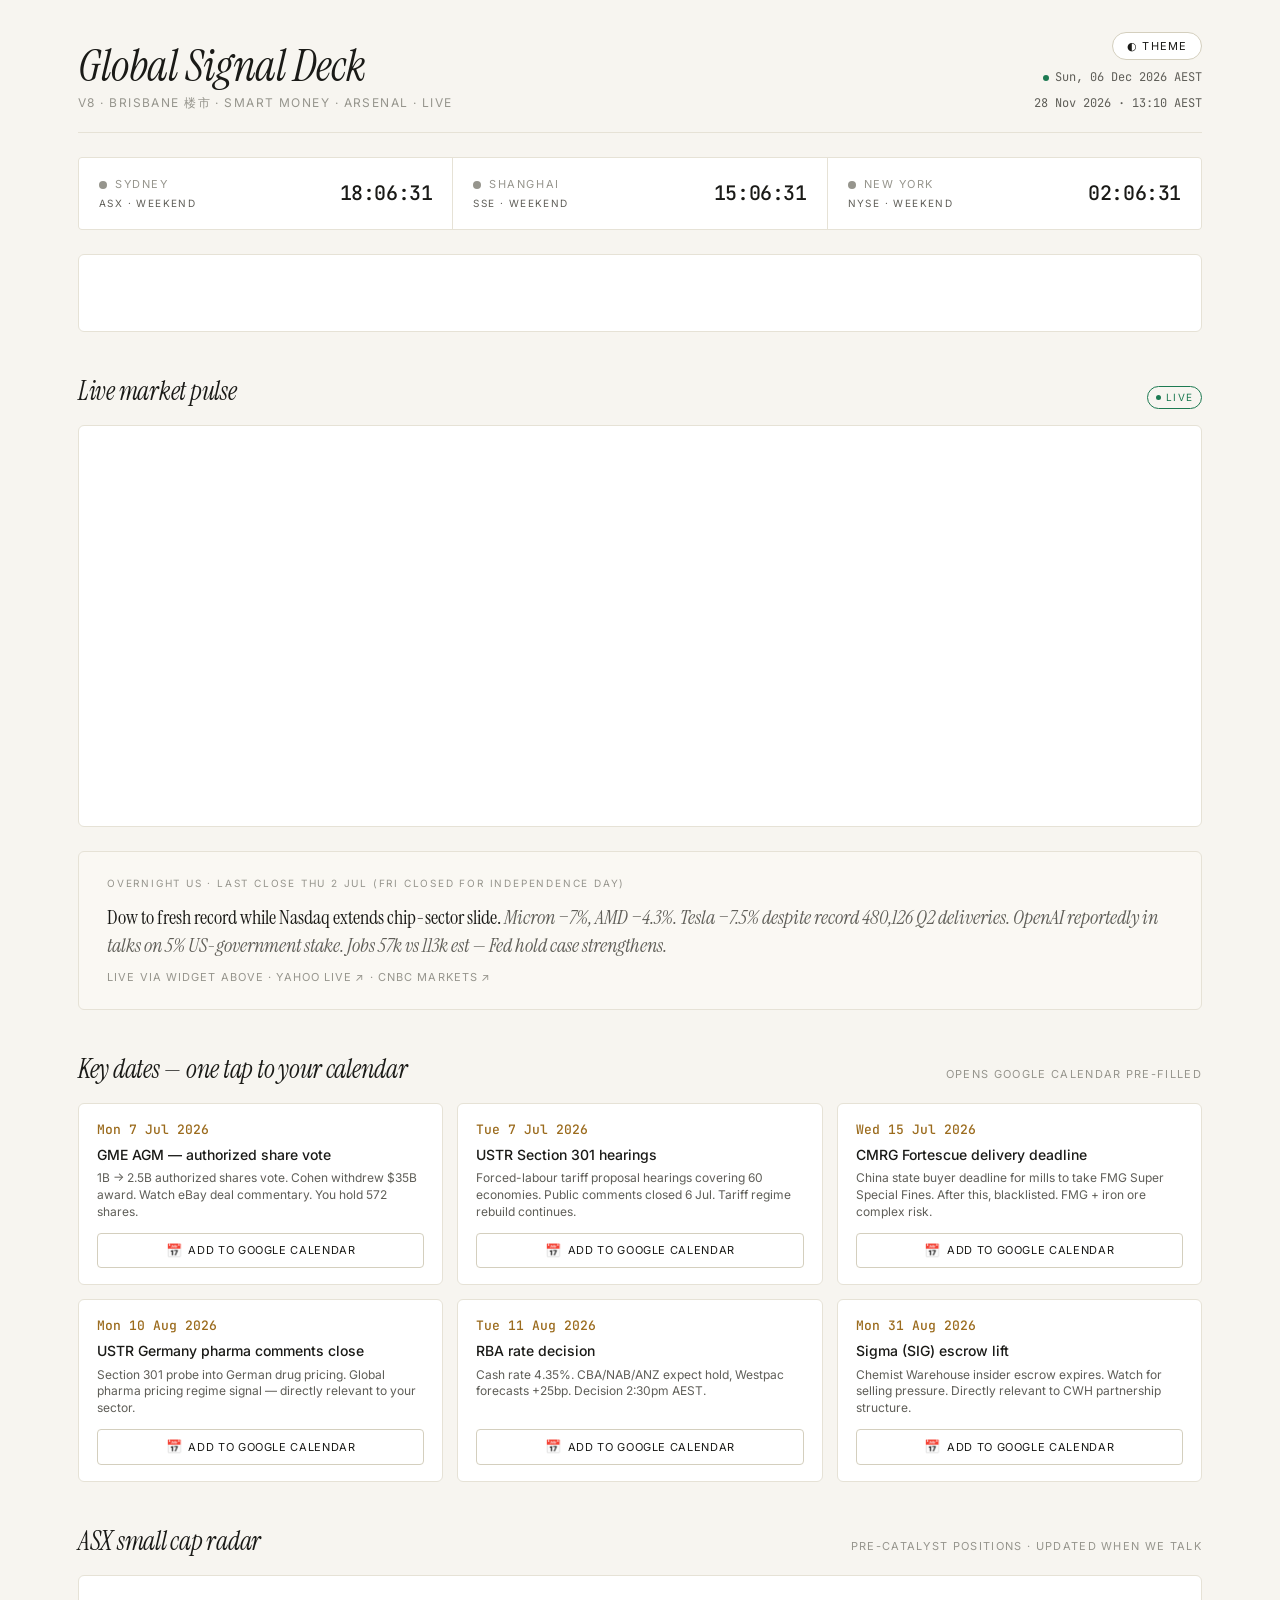
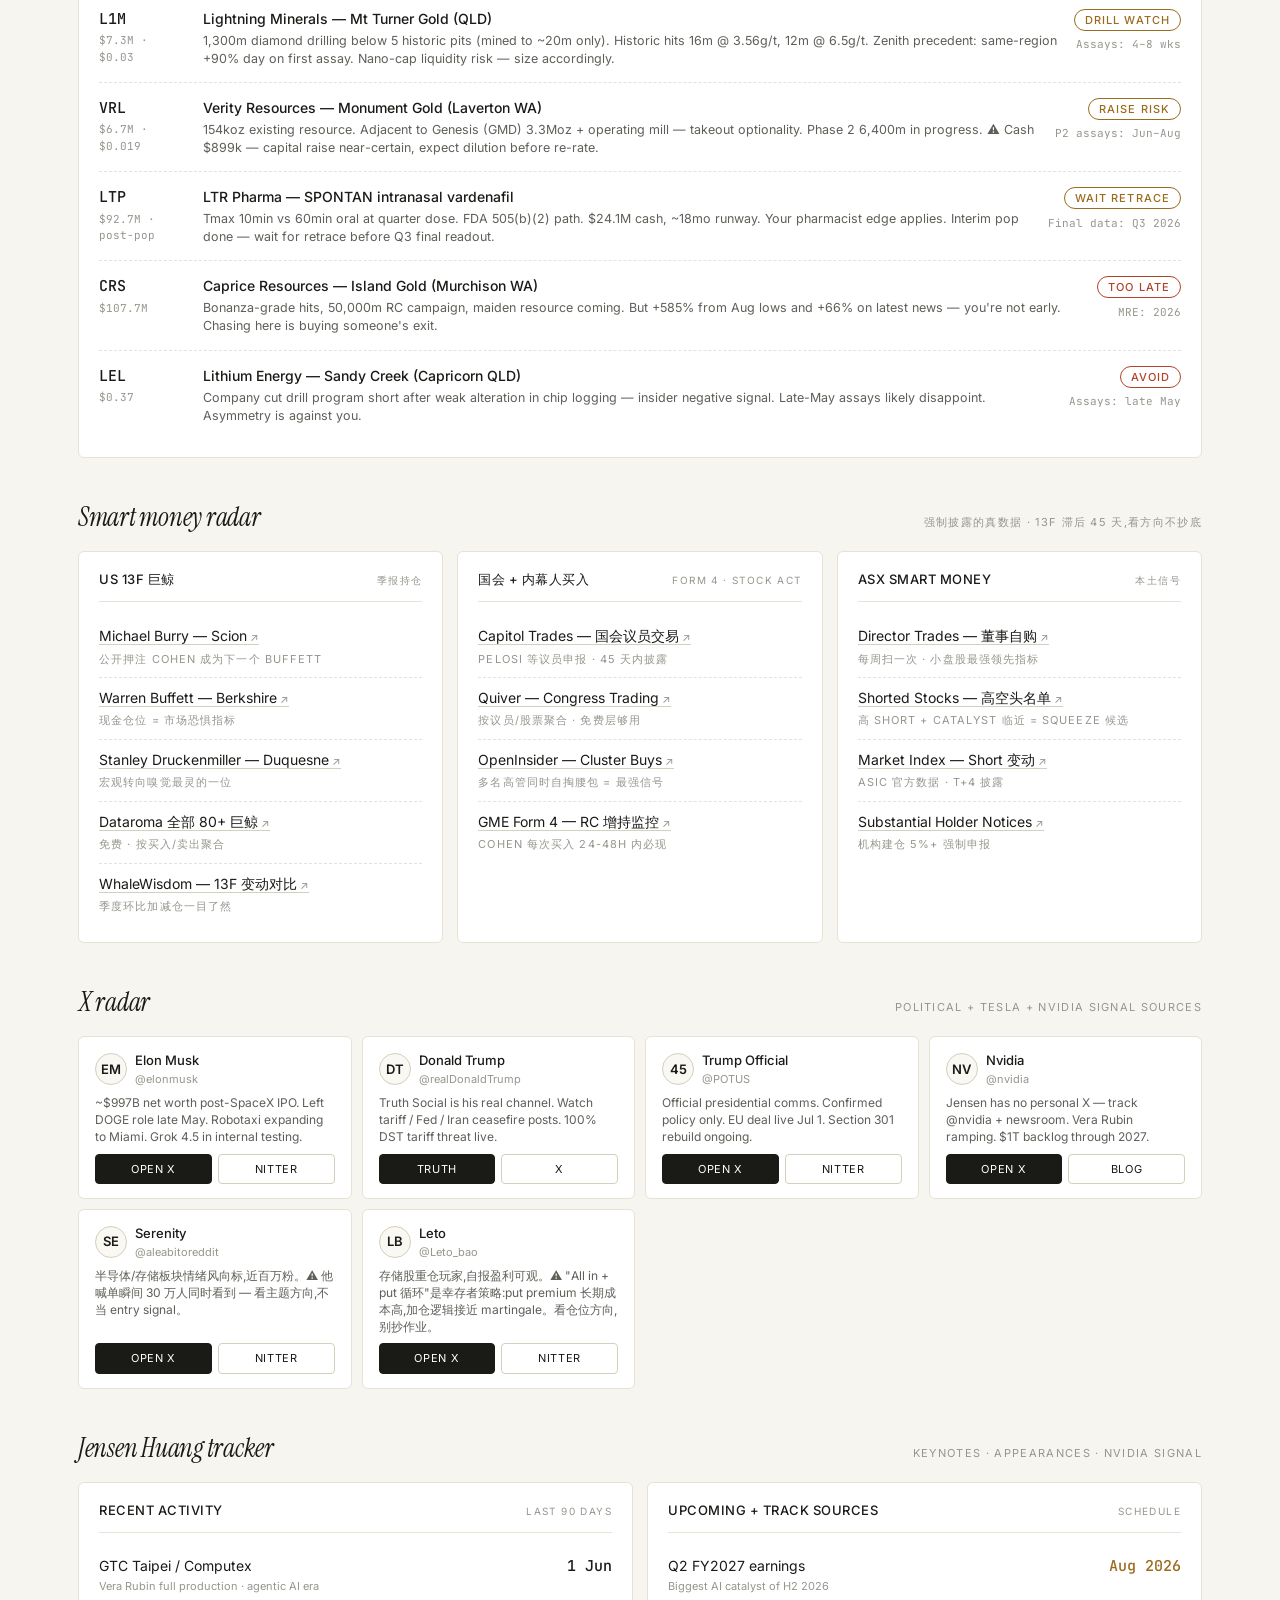
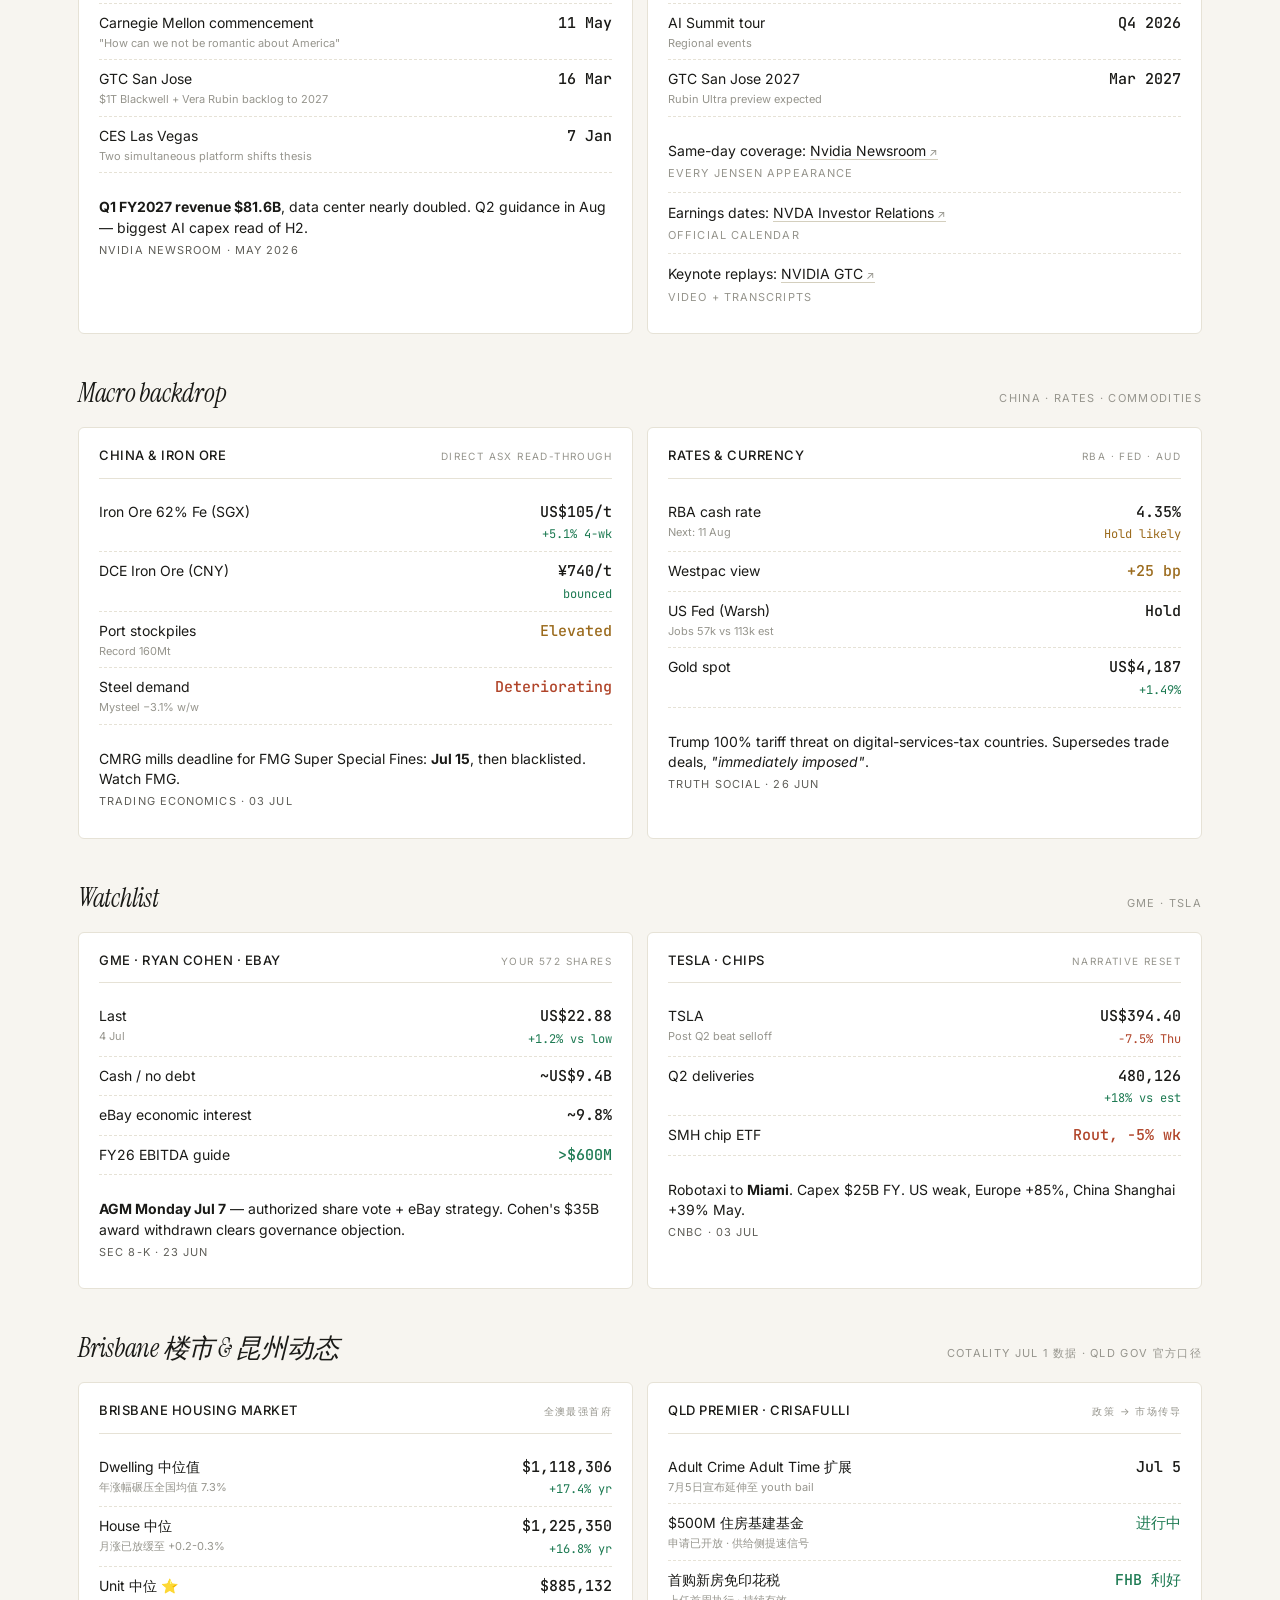
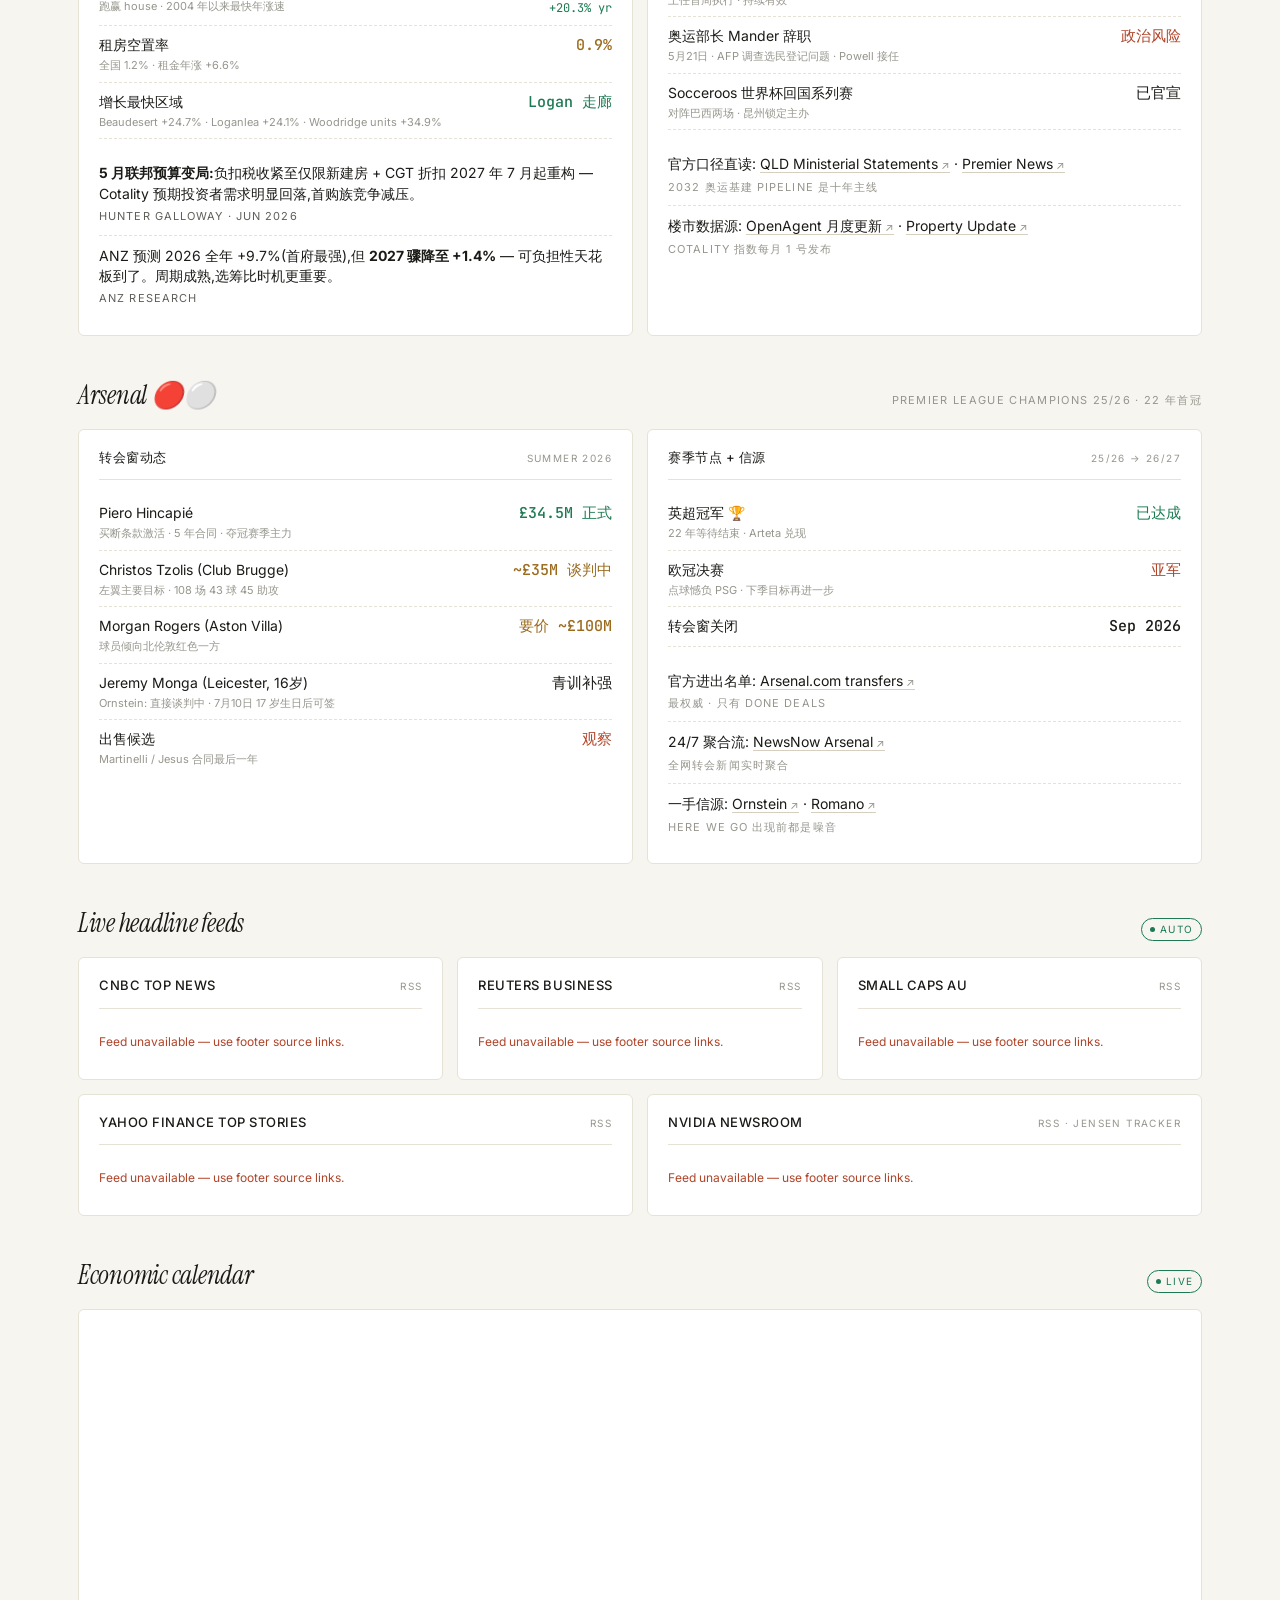
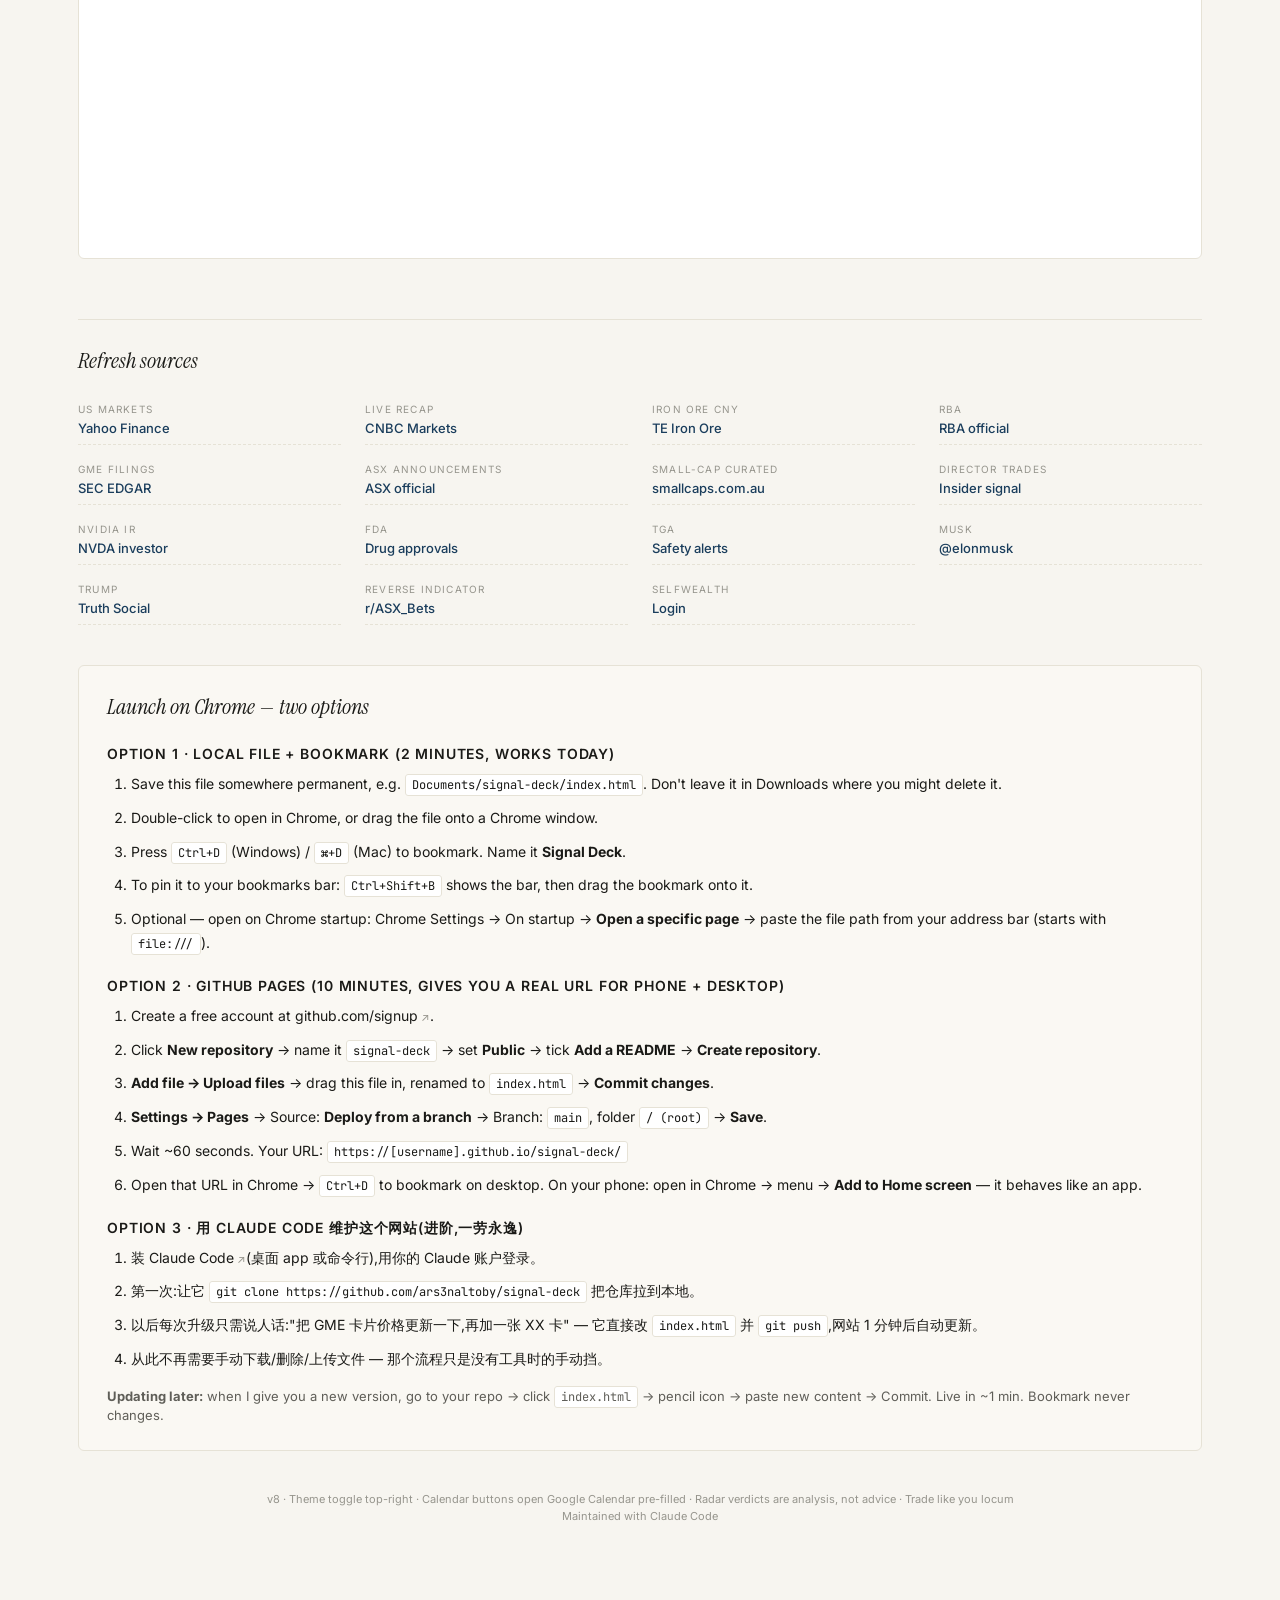
==== commit c558016c: "chore: daily refresh 2026-11-28" ====
--- a/index.html
+++ b/index.html
@@ -206,7 +206,7 @@
   <div class="right">
     <button class="theme-toggle" id="theme-toggle" onclick="toggleTheme()">◐ Theme</button>
     <div class="datestamp"><span class="live"></span><span id="live-date">—</span></div>
-    <div class="datestamp" id="build-stamp"><!--BUILD_DATE-->27 Nov 2026 · 13:34 AEST<!--/BUILD_DATE--></div>
+    <div class="datestamp" id="build-stamp"><!--BUILD_DATE-->28 Nov 2026 · 13:10 AEST<!--/BUILD_DATE--></div>
   </div>
 </header>
 
